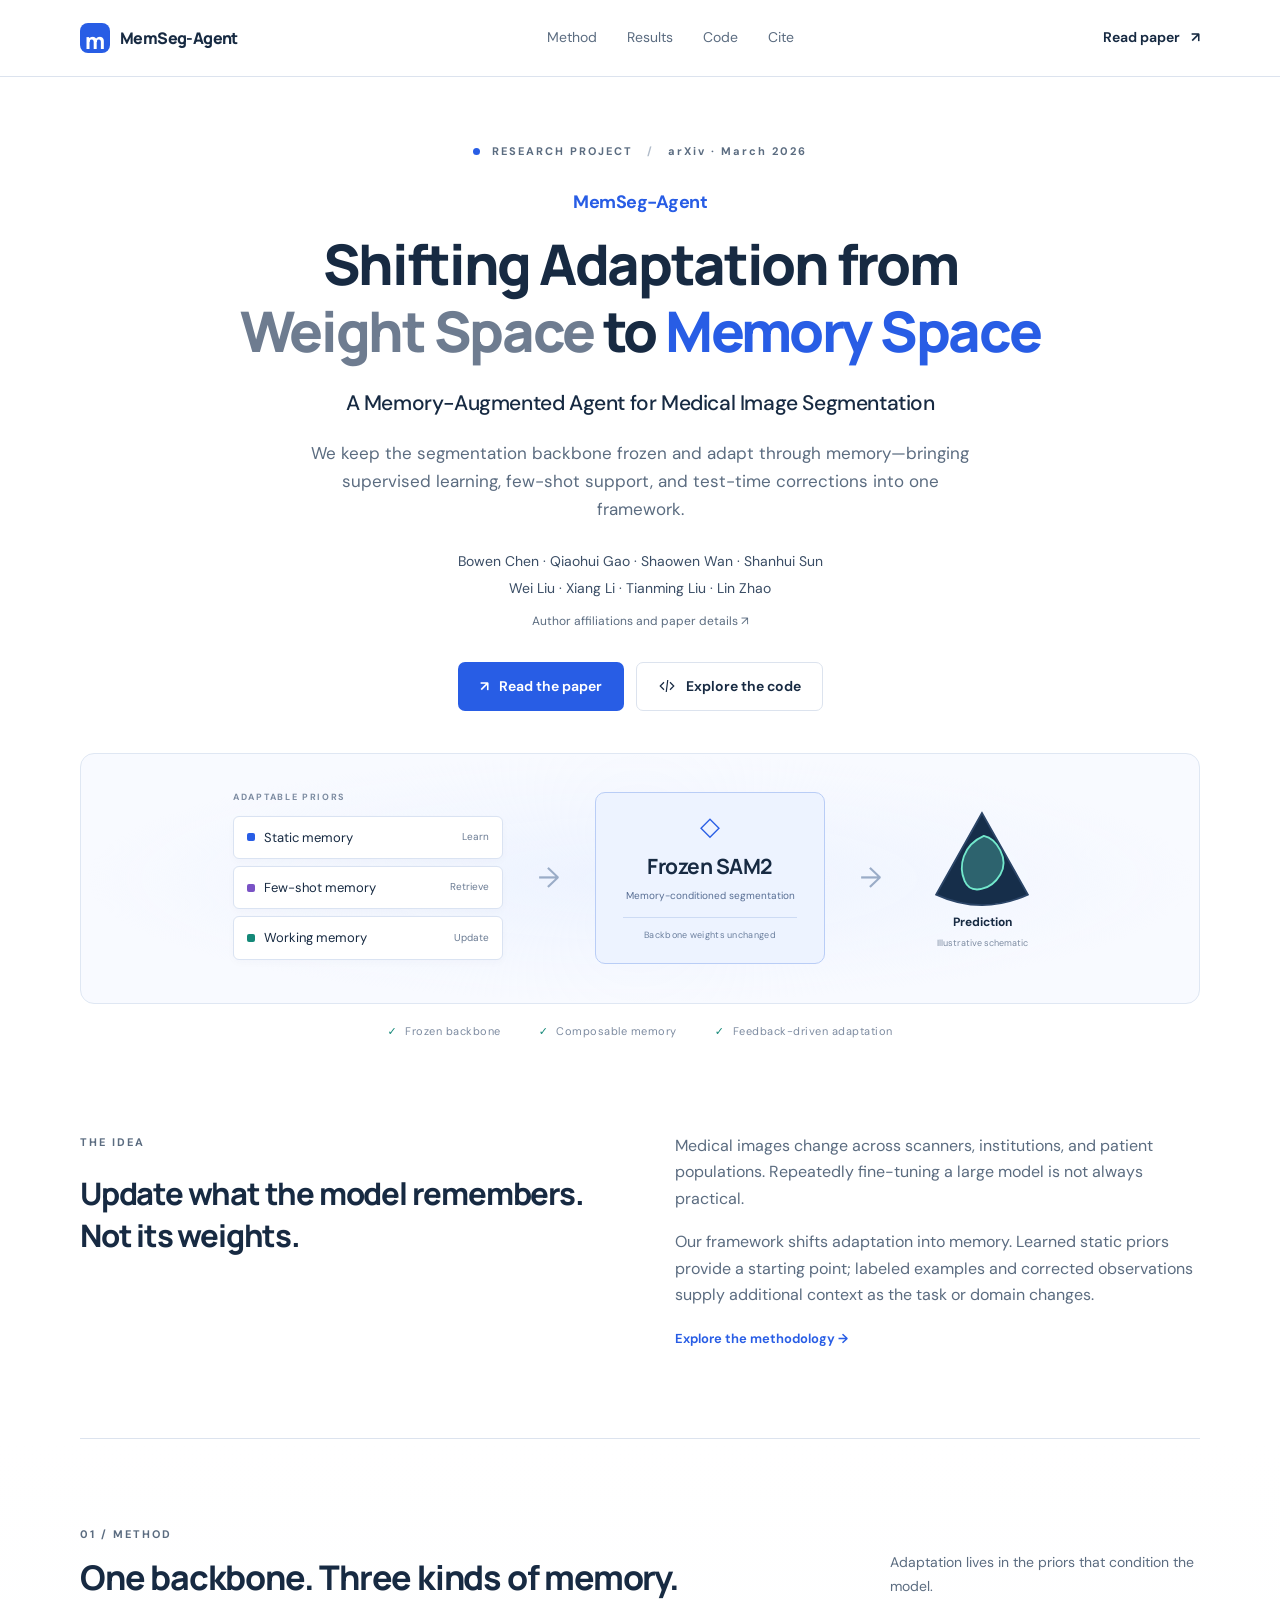
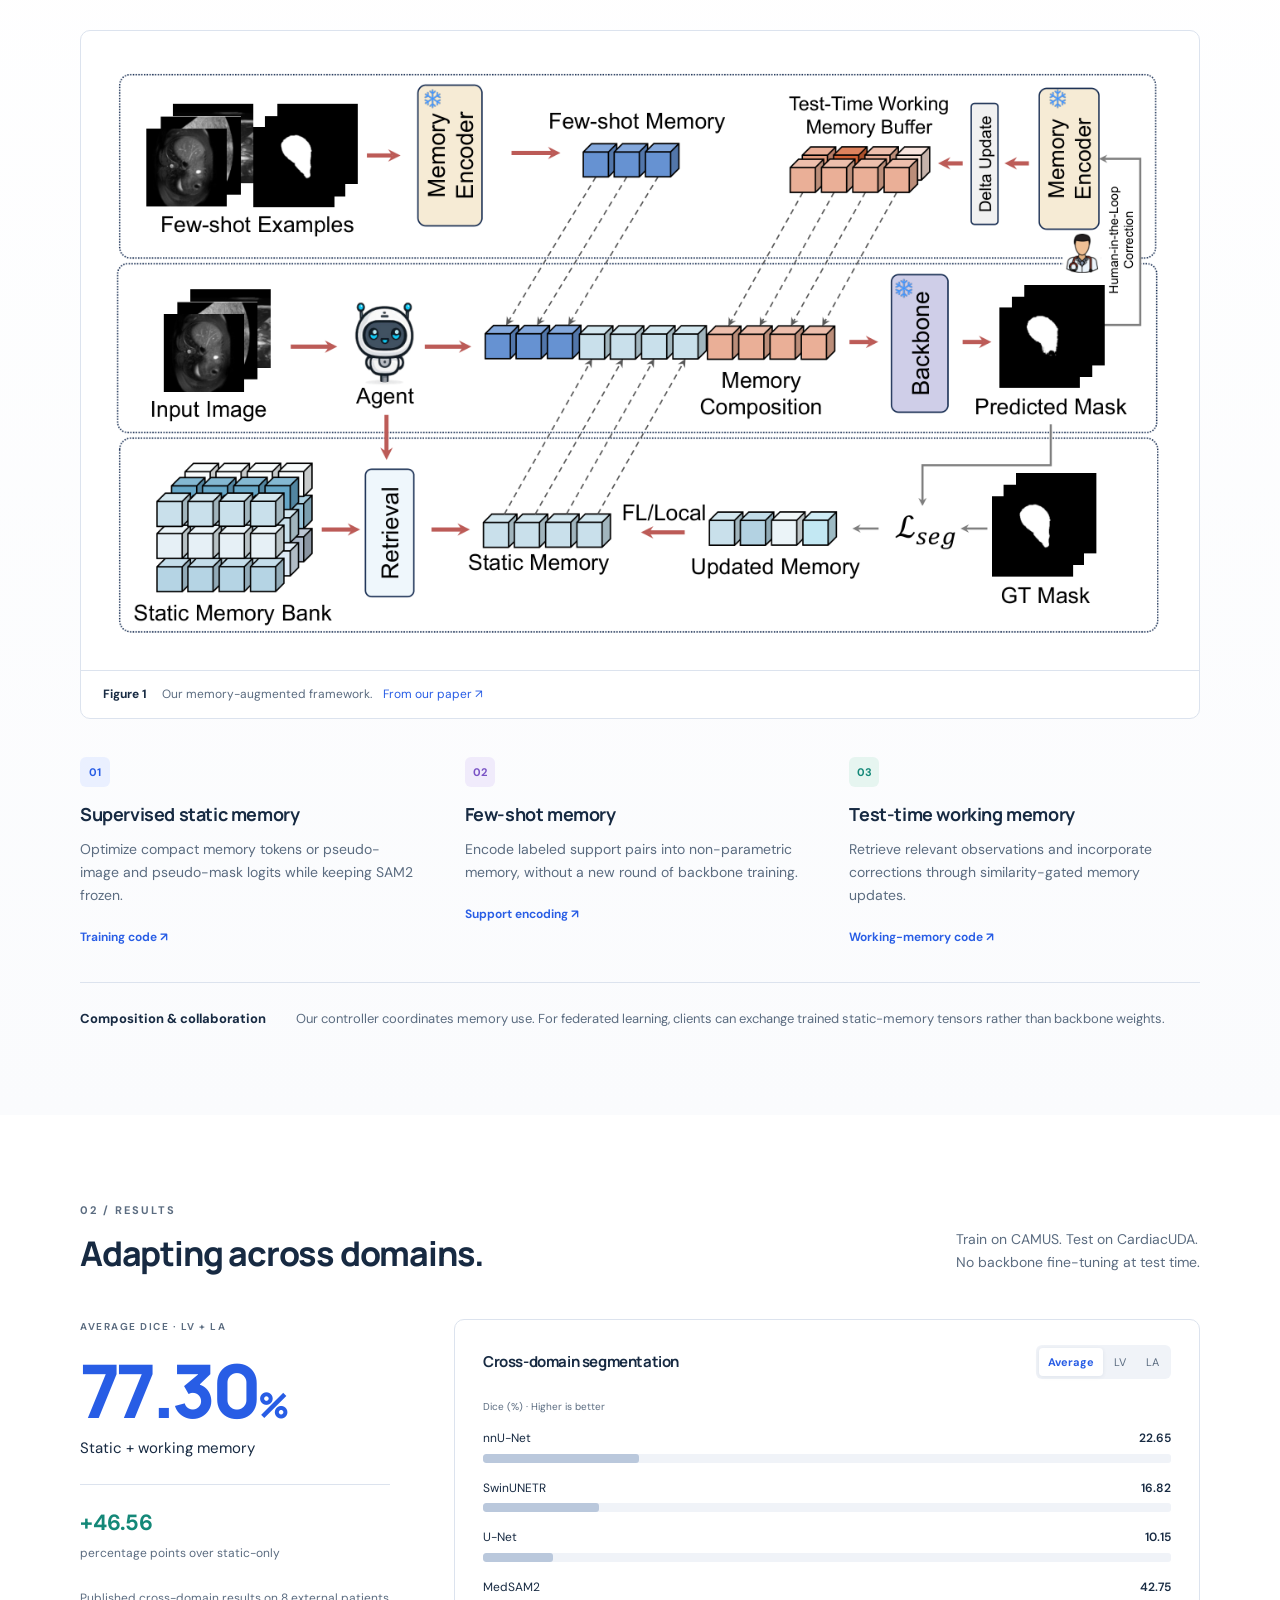
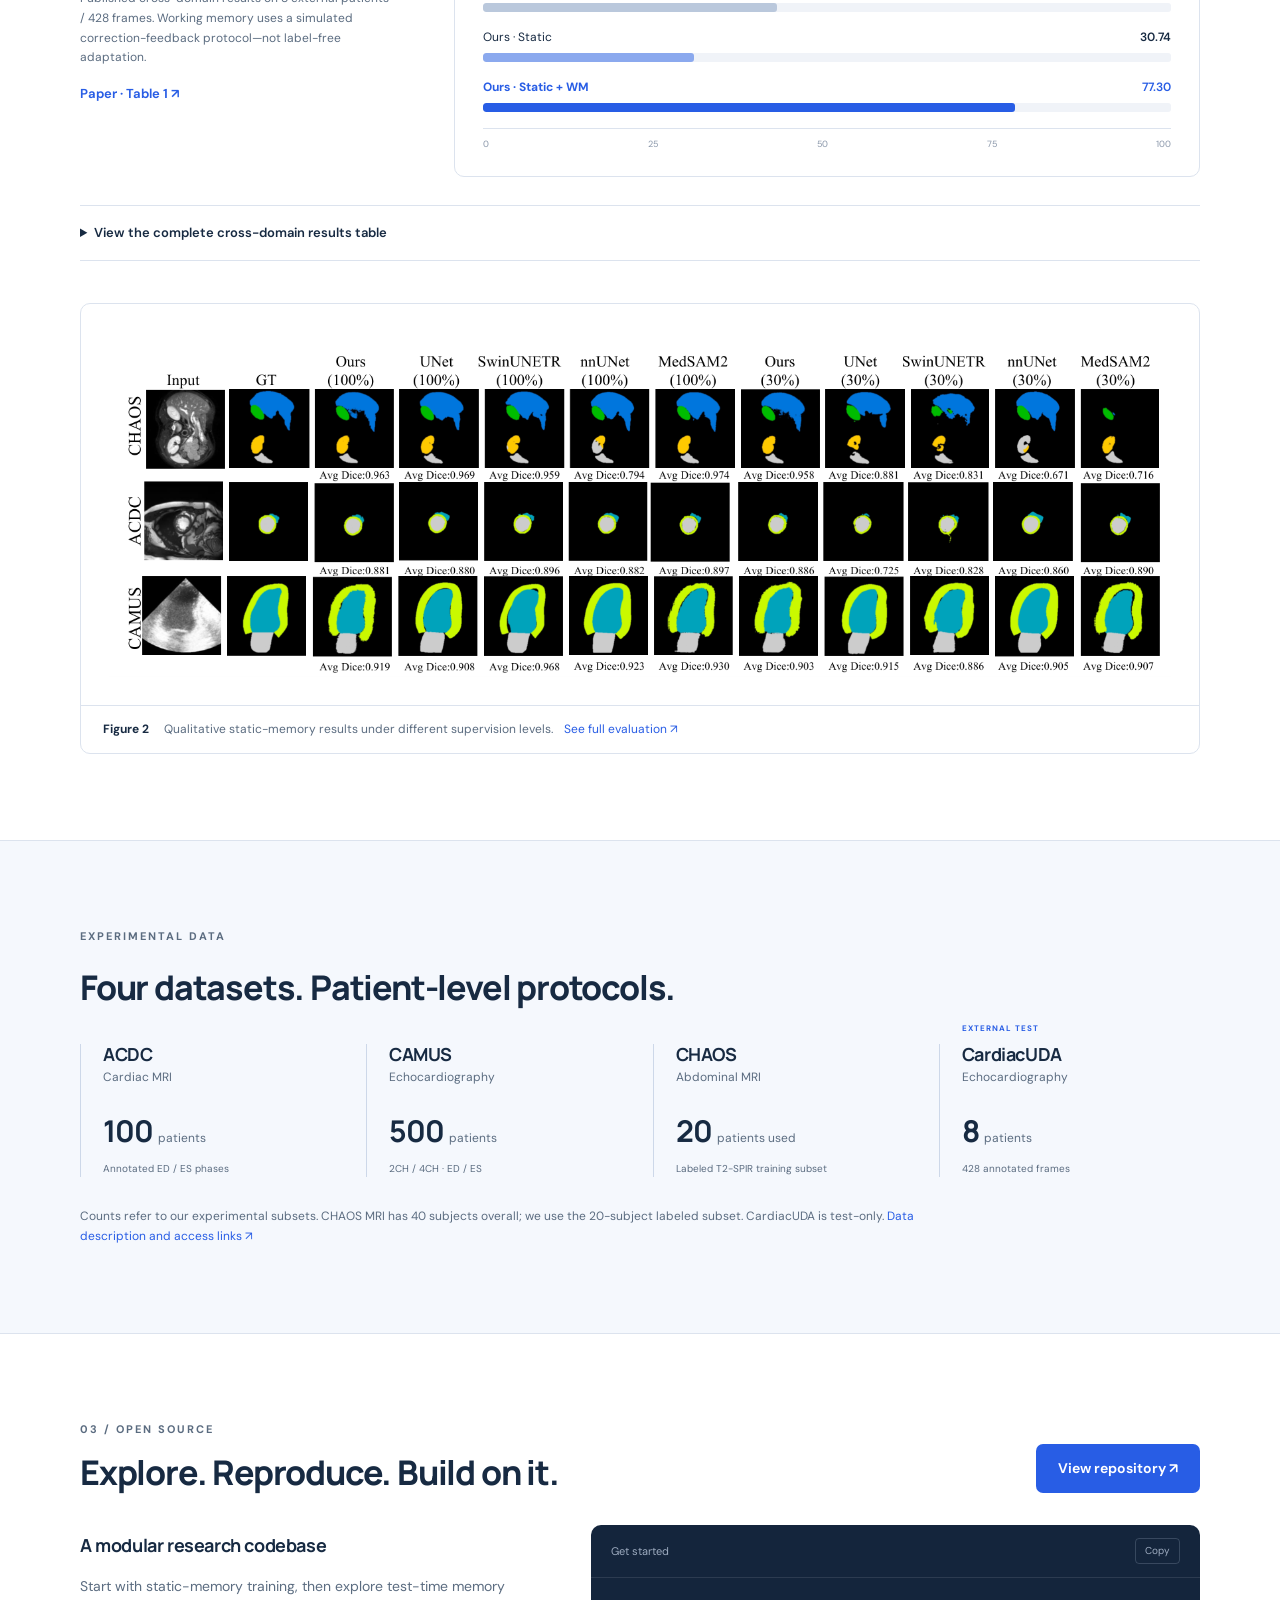
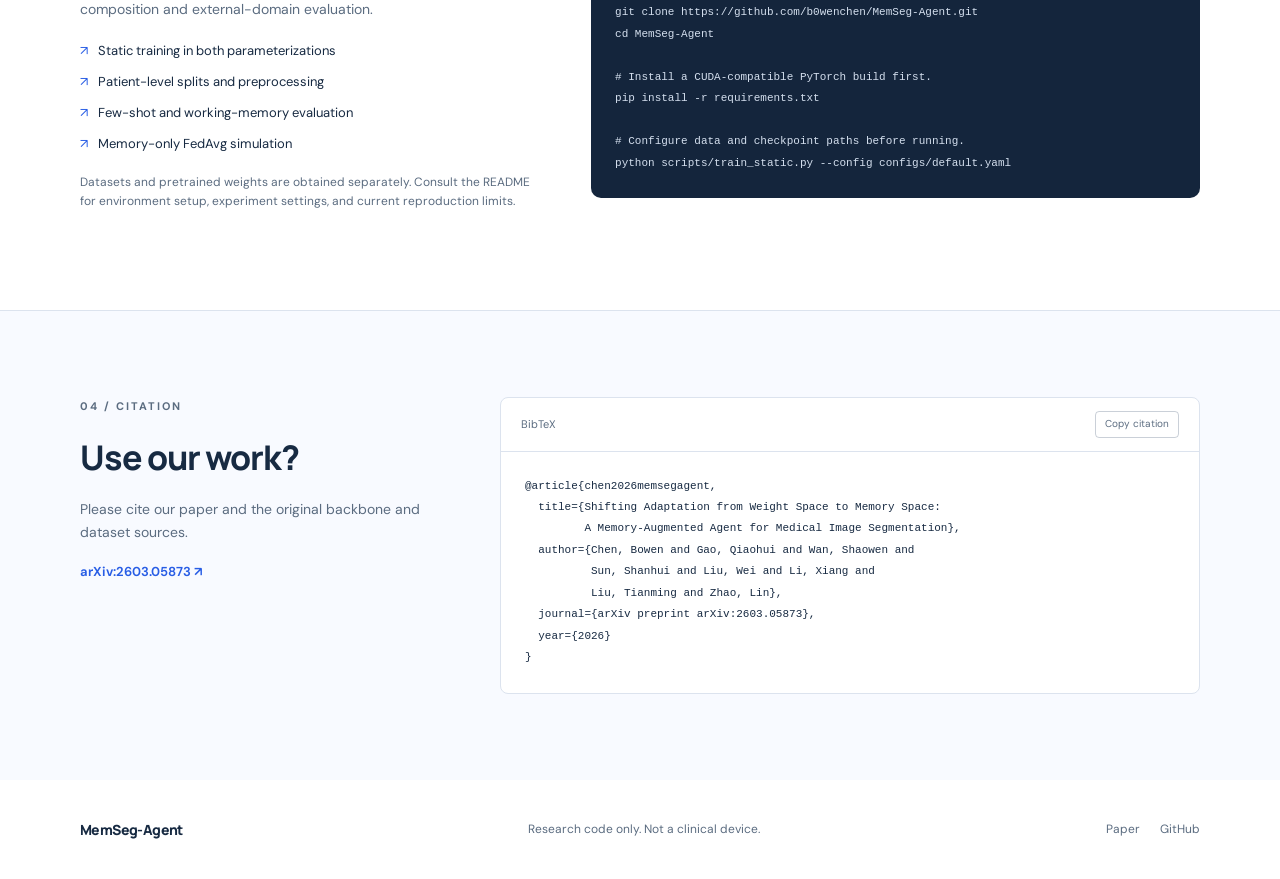
==== docs/index.html @ e4b29833 "Add academic project website with GitHub Pages deployment" ====
<!doctype html>
<html lang="en">
<head>
  <meta charset="utf-8">
  <meta name="viewport" content="width=device-width, initial-scale=1">
  <title>MemSeg-Agent | Adaptation in Memory Space</title>
  <meta name="description" content="MemSeg-Agent: a memory-augmented agent for medical image segmentation. Explore our paper, method, cross-domain results, and open-source code.">
  <meta name="theme-color" content="#f7f9fc">
  <meta property="og:title" content="MemSeg-Agent — Adaptation in Memory Space">
  <meta property="og:description" content="A frozen backbone. Adaptable memories. Medical image segmentation with static, few-shot, and test-time working memory.">
  <meta property="og:type" content="website">
  <meta property="og:url" content="https://b0wenchen.github.io/MemSeg-Agent/">
  <meta property="og:image" content="https://b0wenchen.github.io/MemSeg-Agent/assets/framework.png">
  <link rel="canonical" href="https://b0wenchen.github.io/MemSeg-Agent/">
  <link rel="icon" type="image/svg+xml" href="assets/favicon.svg">
  <link rel="stylesheet" href="style.css">
  <script src="app.js" defer></script>
</head>
<body>
  <a class="skip" href="#main">Skip to content</a>
  <header class="nav-wrap">
    <nav class="nav container" aria-label="Main navigation">
      <a class="wordmark" href="#"><span class="mark" aria-hidden="true">m</span> MemSeg-Agent</a>
      <div class="nav-links"><a href="#method">Method</a><a href="#results">Results</a><a href="#code">Code</a><a href="#citation">Cite</a></div>
      <a class="nav-paper" href="https://arxiv.org/abs/2603.05873">Read paper <span aria-hidden="true">↗</span></a>
    </nav>
  </header>
  <main id="main">
    <section class="hero container">
      <div class="eyebrow"><span class="status-dot"></span> RESEARCH PROJECT <span class="eyebrow-divider">/</span> arXiv · March 2026</div>
      <p class="project-name">MemSeg-Agent</p>
      <h1>Shifting Adaptation from<br><span class="muted-title">Weight Space</span> to <span class="accent">Memory Space</span></h1>
      <p class="subtitle">A Memory-Augmented Agent for Medical Image Segmentation</p>
      <p class="hero-description">We keep the segmentation backbone frozen and adapt through memory—bringing supervised learning, few-shot support, and test-time corrections into one framework.</p>
      <p class="authors">Bowen Chen · Qiaohui Gao · Shaowen Wan · Shanhui Sun<br>Wei Liu · Xiang Li · Tianming Liu · Lin Zhao</p>
      <a class="affiliations" href="https://arxiv.org/abs/2603.05873">Author affiliations and paper details <span aria-hidden="true">↗</span></a>
      <div class="actions"><a class="button primary" href="https://arxiv.org/abs/2603.05873"><span aria-hidden="true">↗</span> Read the paper</a><a class="button secondary" href="https://github.com/b0wenchen/MemSeg-Agent"><svg aria-hidden="true" viewBox="0 0 24 24"><path d="m8 7-5 5 5 5m8-10 5 5-5 5m-3-13-2 16"/></svg> Explore the code</a></div>
      <div class="hero-diagram" role="img" aria-label="Static, few-shot and working memory condition a frozen SAM2 backbone to produce segmentation predictions.">
        <div class="memory-stack"><span class="tiny-label">ADAPTABLE PRIORS</span><div class="memory-token static"><i></i>Static memory <small>Learn</small></div><div class="memory-token fewshot"><i></i>Few-shot memory <small>Retrieve</small></div><div class="memory-token working"><i></i>Working memory <small>Update</small></div></div>
        <span class="flow-arrow" aria-hidden="true">→</span><div class="backbone"><span class="lock" aria-hidden="true">◇</span><strong>Frozen SAM2</strong><span>Memory-conditioned segmentation</span><small>Backbone weights unchanged</small></div><span class="flow-arrow" aria-hidden="true">→</span><div class="output"><svg viewBox="0 0 120 110" aria-hidden="true"><path class="scan" d="M60 7 10 96 Q60 119 110 96Z"/><path class="organ" d="M62 32C39 42 34 65 41 81S70 91 80 74 76 35 62 32Z"/><path class="organ-line" d="M62 32C39 42 34 65 41 81S70 91 80 74 76 35 62 32Z"/></svg><strong>Prediction</strong><small>Illustrative schematic</small></div>
      </div>
      <div class="hero-foot"><span>Frozen backbone</span><span>Composable memory</span><span>Feedback-driven adaptation</span></div>
    </section>
    <section class="intro section container" id="overview">
      <div><p class="eyebrow">THE IDEA</p><h2>Update what the model remembers.<br>Not its weights.</h2></div>
      <div class="intro-copy"><p>Medical images change across scanners, institutions, and patient populations. Repeatedly fine-tuning a large model is not always practical.</p><p>Our framework shifts adaptation into memory. Learned static priors provide a starting point; labeled examples and corrected observations supply additional context as the task or domain changes.</p><a class="text-link" href="https://arxiv.org/html/2603.05873v1#S3">Explore the methodology <span aria-hidden="true">→</span></a></div>
    </section>
    <section class="section method-section" id="method">
      <div class="container"><div class="section-heading"><div><p class="eyebrow">01 / METHOD</p><h2>One backbone. Three kinds of memory.</h2></div><p>Adaptation lives in the priors that condition the model.</p></div>
        <figure class="paper-figure"><a href="assets/framework.png" aria-label="Open the full-resolution framework figure"><img src="assets/framework.png" alt="MemSeg-Agent framework from the paper: static, few-shot and test-time working memories compose around a frozen segmentation backbone." width="1600" loading="lazy"></a><figcaption><span>Figure 1</span> Our memory-augmented framework. <a href="https://arxiv.org/html/2603.05873v1#S3">From our paper ↗</a></figcaption></figure>
        <div class="module-grid"><article><span class="module-number blue">01</span><h3>Supervised static memory</h3><p>Optimize compact memory tokens or pseudo-image and pseudo-mask logits while keeping SAM2 frozen.</p><a href="https://github.com/b0wenchen/MemSeg-Agent/blob/main/scripts/train_static.py">Training code ↗</a></article><article><span class="module-number violet">02</span><h3>Few-shot memory</h3><p>Encode labeled support pairs into non-parametric memory, without a new round of backbone training.</p><a href="https://github.com/b0wenchen/MemSeg-Agent/blob/main/src/memseg_agent/fewshot.py">Support encoding ↗</a></article><article><span class="module-number teal">03</span><h3>Test-time working memory</h3><p>Retrieve relevant observations and incorporate corrections through similarity-gated memory updates.</p><a href="https://github.com/b0wenchen/MemSeg-Agent/blob/main/src/memseg_agent/working_memory.py">Working-memory code ↗</a></article></div>
        <div class="method-note"><strong>Composition &amp; collaboration</strong><p>Our controller coordinates memory use. For federated learning, clients can exchange trained static-memory tensors rather than backbone weights.</p></div>
      </div>
    </section>
    <section class="section container" id="results">
      <div class="section-heading"><div><p class="eyebrow">02 / RESULTS</p><h2>Adapting across domains.</h2></div><p>Train on CAMUS. Test on CardiacUDA.<br>No backbone fine-tuning at test time.</p></div>
      <div class="results-layout"><div class="result-summary"><div class="stat-label">AVERAGE DICE · LV + LA</div><div class="big-stat">77.30<span>%</span></div><p class="stat-caption">Static + working memory</p><div class="gain">+46.56 <span>percentage points over static-only</span></div><p class="protocol-note">Published cross-domain results on 8 external patients / 428 frames. Working memory uses a simulated correction-feedback protocol—not label-free adaptation.</p><a class="text-link" href="https://arxiv.org/html/2603.05873v1#S4.T1">Paper · Table 1 ↗</a></div>
      <div class="chart-panel"><div class="chart-header"><h3>Cross-domain segmentation</h3><div class="metric-tabs" role="group" aria-label="Select Dice metric"><button class="selected" data-metric="avg" aria-pressed="true">Average</button><button data-metric="lv" aria-pressed="false">LV</button><button data-metric="la" aria-pressed="false">LA</button></div></div><p class="chart-axis">Dice (%) · Higher is better</p><div id="bars" aria-live="polite"></div><div class="chart-scale" aria-hidden="true"><span>0</span><span>25</span><span>50</span><span>75</span><span>100</span></div><noscript><p>Average Dice: nnU-Net 22.65%, SwinUNETR 16.82%, U-Net 10.15%, MedSAM2 42.75%, Ours (Static) 30.74%, Ours (Static + WM) 77.30%.</p></noscript></div></div>
      <details class="results-table"><summary>View the complete cross-domain results table</summary><div class="table-scroll"><table><caption>Dice (%) from Table 1 of our paper.</caption><thead><tr><th scope="col">Method</th><th scope="col">LV</th><th scope="col">LA</th><th scope="col">Average</th></tr></thead><tbody><tr><th scope="row">nnU-Net</th><td>14.65</td><td>30.64</td><td>22.65</td></tr><tr><th scope="row">SwinUNETR</th><td>33.57</td><td>0.07</td><td>16.82</td></tr><tr><th scope="row">U-Net</th><td>20.30</td><td>0.03</td><td>10.15</td></tr><tr><th scope="row">MedSAM2</th><td>47.26</td><td>38.31</td><td>42.75</td></tr><tr><th scope="row">Ours (Static)</th><td>39.75</td><td>21.72</td><td>30.74</td></tr><tr class="ours"><th scope="row">Ours (Static + WM)</th><td>81.53</td><td>73.07</td><td>77.30</td></tr></tbody></table></div></details>
      <figure class="paper-figure qualitative"><a href="assets/qualitative.png" aria-label="Open full-resolution qualitative results"><img src="assets/qualitative.png" alt="Published qualitative comparisons on CHAOS, ACDC and CAMUS under 100% and 30% supervision; method labels and Dice scores are included in the figure." loading="lazy" width="1600"></a><figcaption><span>Figure 2</span> Qualitative static-memory results under different supervision levels. <a href="https://arxiv.org/html/2603.05873v1#S4">See full evaluation ↗</a></figcaption></figure>
    </section>
    <section class="data-section section"><div class="container"><p class="eyebrow">EXPERIMENTAL DATA</p><h2>Four datasets. Patient-level protocols.</h2><div class="dataset-grid"><div><h3>ACDC</h3><p>Cardiac MRI</p><strong>100 <span>patients</span></strong><small>Annotated ED / ES phases</small></div><div><h3>CAMUS</h3><p>Echocardiography</p><strong>500 <span>patients</span></strong><small>2CH / 4CH · ED / ES</small></div><div><h3>CHAOS</h3><p>Abdominal MRI</p><strong>20 <span>patients used</span></strong><small>Labeled T2-SPIR training subset</small></div><div><span class="external-tag">EXTERNAL TEST</span><h3>CardiacUDA</h3><p>Echocardiography</p><strong>8 <span>patients</span></strong><small>428 annotated frames</small></div></div><p class="data-note">Counts refer to our experimental subsets. CHAOS MRI has 40 subjects overall; we use the 20-subject labeled subset. CardiacUDA is test-only. <a href="https://github.com/b0wenchen/MemSeg-Agent#data-description">Data description and access links ↗</a></p></div></section>
    <section class="section container" id="code"><div class="section-heading"><div><p class="eyebrow">03 / OPEN SOURCE</p><h2>Explore. Reproduce. Build on it.</h2></div><a class="button primary" href="https://github.com/b0wenchen/MemSeg-Agent">View repository ↗</a></div><div class="code-layout"><div><h3>A modular research codebase</h3><p>Start with static-memory training, then explore test-time memory composition and external-domain evaluation.</p><ul class="check-list"><li>Static training in both parameterizations</li><li>Patient-level splits and preprocessing</li><li>Few-shot and working-memory evaluation</li><li>Memory-only FedAvg simulation</li></ul><p class="small-note">Datasets and pretrained weights are obtained separately. Consult the README for environment setup, experiment settings, and current reproduction limits.</p></div><div class="terminal"><div class="terminal-top"><span>Get started</span><button class="copy-button" data-copy="install-code">Copy</button></div><pre><code id="install-code">git clone https://github.com/b0wenchen/MemSeg-Agent.git
cd MemSeg-Agent

# Install a CUDA-compatible PyTorch build first.
pip install -r requirements.txt

# Configure data and checkpoint paths before running.
python scripts/train_static.py --config configs/default.yaml</code></pre></div></div></section>
    <section class="citation-section section" id="citation"><div class="container citation-layout"><div><p class="eyebrow">04 / CITATION</p><h2>Use our work?</h2><p>Please cite our paper and the original backbone and dataset sources.</p><a class="text-link" href="https://arxiv.org/abs/2603.05873">arXiv:2603.05873 ↗</a></div><div class="citation-box"><div class="terminal-top"><span>BibTeX</span><button class="copy-button" data-copy="bibtex">Copy citation</button></div><pre><code id="bibtex">@article{chen2026memsegagent,
  title={Shifting Adaptation from Weight Space to Memory Space:
         A Memory-Augmented Agent for Medical Image Segmentation},
  author={Chen, Bowen and Gao, Qiaohui and Wan, Shaowen and
          Sun, Shanhui and Liu, Wei and Li, Xiang and
          Liu, Tianming and Zhao, Lin},
  journal={arXiv preprint arXiv:2603.05873},
  year={2026}
}</code></pre></div></div></section>
  </main>
  <footer class="container"><a class="wordmark" href="#">MemSeg-Agent</a><p>Research code only. Not a clinical device.</p><div><a href="https://arxiv.org/abs/2603.05873">Paper</a><a href="https://github.com/b0wenchen/MemSeg-Agent">GitHub</a></div></footer>
  <div id="copy-status" class="sr-only" role="status"></div>
</body>
</html>
---- docs/style.css ----
@import url('https://fonts.googleapis.com/css2?family=DM+Sans:wght@400;450;500;550;600;650;700&family=Manrope:wght@400;500;600;650;700;750;800&display=swap');
:root{--ink:#172a42;--muted:#5b6c80;--blue:#285de5;--line:#dce3ee;--light:#f5f8fd;--teal:#148878;--violet:#7952c5}*{box-sizing:border-box}html{scroll-behavior:smooth;scroll-padding-top:90px}body{margin:0;color:var(--ink);font-family:'DM Sans',system-ui,sans-serif;font-size:16px;line-height:1.65;background:#fff}a{color:inherit;text-decoration:none}a:hover{color:var(--blue)}button{font:inherit;cursor:pointer}button:focus-visible,a:focus-visible,summary:focus-visible{outline:3px solid #2b66ed;outline-offset:5px}img{display:block;max-width:100%;height:auto}.container{width:min(1120px,calc(100% - 64px));margin-inline:auto}.nav-wrap{position:sticky;top:0;z-index:10;background:rgba(255,255,255,.95);border-bottom:1px solid var(--line);backdrop-filter:blur(15px)}.nav{height:76px;display:flex;align-items:center;justify-content:space-between}.wordmark{font-family:Manrope,system-ui,sans-serif;font-weight:800;letter-spacing:-.6px;display:flex;align-items:center;gap:10px}.mark{display:grid;place-items:center;width:30px;height:30px;background:var(--blue);color:white;border-radius:8px;font-size:22px}.nav-links{display:flex;gap:30px;font-size:14px;color:var(--muted)}.nav-paper{font-size:14px;font-weight:650}.nav-paper span{margin-left:8px}.hero{text-align:center;padding-top:65px;padding-bottom:0}.eyebrow{font-size:11px;letter-spacing:2px;font-weight:700;color:var(--muted);margin:0 0 22px}.hero .eyebrow{display:flex;gap:12px;align-items:center;justify-content:center}.status-dot{background:var(--blue);width:7px;height:7px;border-radius:50%}.eyebrow-divider{color:#b0bbc9;margin:0 2px}.project-name{font-size:18px;font-weight:700;letter-spacing:-.5px;color:var(--blue);margin:28px 0 12px}h1,h2,h3{font-family:Manrope,system-ui,sans-serif;line-height:1.2}h1{font-size:clamp(34px,4.4vw,56px);letter-spacing:-2.3px;font-weight:800;margin:0 auto 22px}.muted-title{color:#6e7c90}.accent{color:var(--blue)}.subtitle{font-size:21px;letter-spacing:-.4px;margin:0 0 18px;font-weight:500}.hero-description{max-width:685px;margin:0 auto 25px;color:var(--muted);font-size:17px}.authors{font-size:14px;line-height:1.9;margin:0 0 6px;color:#3a4d65}.affiliations{font-size:12px;color:var(--muted)}.actions{display:flex;gap:12px;justify-content:center;margin:28px 0 42px}.button{display:inline-flex;align-items:center;justify-content:center;gap:10px;padding:12px 21px;border:1px solid transparent;border-radius:7px;font-size:14px;font-weight:650;transition:background .15s,transform .15s}.button:hover{transform:translateY(-2px)}.primary{background:var(--blue);color:white}.primary:hover{background:#1648c7;color:white}.secondary{border-color:var(--line);background:white}.button svg{width:18px;height:18px;fill:none;stroke:currentColor;stroke-width:1.6}.hero-diagram{display:flex;justify-content:center;align-items:center;gap:35px;padding:36px 45px;background:radial-gradient(ellipse at 50% 50%,#edf3ff,transparent 70%),#f8faff;border:1px solid #dfe7f3;border-radius:14px;text-align:left}.tiny-label{font-size:9px;font-weight:700;letter-spacing:1.7px;color:#7c8ba1;display:block;margin-bottom:11px}.memory-stack{width:270px}.memory-token{font-size:13px;background:white;box-shadow:0 3px 9px #23375b06;border:1px solid #dae3f2;border-radius:6px;display:flex;align-items:center;padding:10px 13px;margin:7px 0;gap:9px}.memory-token i{width:8px;height:8px;background:var(--blue);border-radius:2px}.memory-token small{margin-left:auto;font-size:10px;color:#6a7b93}.fewshot i{background:var(--violet)}.working i{background:var(--teal)}.flow-arrow{font-size:28px;color:#9aacc7}.backbone{display:flex;align-items:center;flex-direction:column;border:1px solid #b9cdf6;background:#edf3ff;padding:20px 27px;border-radius:10px;text-align:center;min-width:230px}.lock{font-size:26px;color:var(--blue);line-height:1;margin-bottom:10px}.backbone strong{font-family:Manrope,sans-serif;font-size:21px;letter-spacing:-.5px}.backbone>span:not(.lock){font-size:10px;color:#576d93;margin-top:4px}.backbone small{font-size:9px;letter-spacing:.3px;border-top:1px solid #cddbf4;width:100%;padding-top:10px;margin-top:13px;color:#6b7f9e}.output{width:130px;display:flex;flex-direction:column;align-items:center;white-space:nowrap}.output svg{width:110px;height:102px}.scan{fill:#162e4a;stroke:#2b4567;stroke-width:2}.organ{fill:#63ddc04d}.organ-line{fill:none;stroke:#72e8cc;stroke-width:2}.output strong{font-size:12px;margin-top:5px}.output small{font-size:9px;color:#7c8ba1;margin-top:3px}.hero-foot{display:flex;justify-content:center;gap:38px;padding:18px;color:#7d8ba0;font-size:11px;letter-spacing:.5px}.hero-foot span:before{content:'✓';margin-right:8px;color:var(--teal)}.section{padding-block:86px}h2{font-size:34px;letter-spacing:-1.2px;margin:0 0 20px;font-weight:750}h3{font-size:18px;letter-spacing:-.4px}.intro{display:grid;grid-template-columns:1fr 1fr;gap:70px;align-items:start;border-bottom:1px solid var(--line);padding-top:75px}.intro h2{font-size:31px;line-height:1.35}.intro-copy p{color:var(--muted);margin:0 0 17px}.text-link{color:var(--blue);font-size:13px;font-weight:650}.section-heading{display:flex;align-items:end;justify-content:space-between;gap:30px;margin-bottom:32px}.section-heading .eyebrow{margin-bottom:14px}.section-heading h2{margin-bottom:0}.section-heading>p{color:var(--muted);font-size:14px;max-width:310px;margin:0}.method-section{background:linear-gradient(#fff,#fafbfd)}.paper-figure{margin:0;border:1px solid var(--line);border-radius:10px;overflow:hidden;background:#fff}.paper-figure>a{display:block;padding:28px}.paper-figure img{width:100%}figcaption{border-top:1px solid var(--line);padding:14px 22px;font-size:12px;color:var(--muted);line-height:1.6}figcaption span{font-weight:700;color:var(--ink);margin-right:12px}figcaption a{color:var(--blue);margin-left:8px}.module-grid{display:grid;grid-template-columns:repeat(3,1fr);gap:34px;margin-top:38px}.module-grid article{padding-right:12px}.module-number{display:inline-grid;place-items:center;width:30px;height:30px;font-size:11px;border-radius:6px;font-weight:700}.blue{color:var(--blue);background:#eaf0ff}.violet{color:var(--violet);background:#f0ebfb}.teal{color:var(--teal);background:#e6f5f0}.module-grid h3{margin:17px 0 12px}.module-grid p{font-size:14px;color:var(--muted);margin:0 0 16px}.module-grid a{font-size:12px;font-weight:650;color:var(--blue)}.method-note{display:flex;align-items:center;gap:30px;border-top:1px solid var(--line);padding-top:25px;margin-top:32px;font-size:13px}.method-note strong{white-space:nowrap}.method-note p{color:var(--muted);margin:0}.results-layout{display:grid;grid-template-columns:310px 1fr;gap:64px;margin-top:45px}.stat-label{font-size:10px;letter-spacing:1.5px;color:var(--muted);font-weight:650}.big-stat{font-family:Manrope,sans-serif;font-weight:800;font-size:74px;letter-spacing:-4px;color:var(--blue);line-height:1.25;margin-top:8px}.big-stat span{font-size:35px;letter-spacing:-1px}.stat-caption{font-size:15px;margin:0 0 23px}.gain{font-size:22px;color:var(--teal);font-weight:700;border-top:1px solid var(--line);padding-top:20px}.gain span{font-size:12px;display:block;font-weight:400;margin-top:3px;color:var(--muted)}.protocol-note{font-size:12px;color:var(--muted);margin:25px 0 12px}.chart-panel{border:1px solid var(--line);border-radius:10px;padding:25px 28px}.chart-header{display:flex;align-items:center;justify-content:space-between;gap:10px}.chart-header h3{font-size:15px;margin:0}.metric-tabs{display:flex;background:#f0f3f8;padding:3px;border-radius:6px;gap:2px}.metric-tabs button{border:0;background:transparent;padding:5px 9px;border-radius:4px;font-size:11px;color:var(--muted)}.metric-tabs .selected{background:#fff;box-shadow:0 1px 4px #18315a14;color:var(--blue);font-weight:700}.chart-axis{font-size:10px;color:var(--muted);margin:20px 0 13px}.bar-row{margin-bottom:16px}.bar-label{display:flex;justify-content:space-between;font-size:12px;margin-bottom:5px}.bar-label strong{font-variant-numeric:tabular-nums;font-weight:600}.bar-track{height:9px;background:#f0f3f8;border-radius:3px;overflow:hidden}.bar{height:100%;background:#bac8dc;transition:width .35s ease;border-radius:3px}.bar-row.static-row .bar{background:#8ba9ee}.bar-row.ours-row .bar{background:var(--blue)}.ours-row .bar-label{color:var(--blue);font-weight:700}.chart-scale{display:flex;justify-content:space-between;font-size:9px;color:#8a97aa;border-top:1px solid var(--line);padding-top:8px}.results-table{margin-top:28px;border-top:1px solid var(--line);border-bottom:1px solid var(--line);padding:16px 0;font-size:13px}.results-table summary{cursor:pointer;font-weight:600}.table-scroll{overflow-x:auto}table{border-collapse:collapse;width:100%;font-size:13px;margin-top:14px}caption{text-align:left;font-size:11px;color:var(--muted);padding:8px 0}td,th{padding:11px;text-align:right;border-bottom:1px solid #edf0f5;font-variant-numeric:tabular-nums}th:first-child{text-align:left}.ours{color:var(--blue);background:#f0f5ff}.qualitative{margin-top:42px}.data-section{background:var(--light);border-block:1px solid var(--line)}.dataset-grid{display:grid;grid-template-columns:repeat(4,1fr);margin-top:36px;gap:25px}.dataset-grid>div{position:relative;border-left:1px solid #cdd8e9;padding-left:22px}.dataset-grid h3{margin:0 0 2px}.dataset-grid p{font-size:12px;color:var(--muted);margin:0 0 19px}.dataset-grid strong{font-family:Manrope,sans-serif;font-size:30px;letter-spacing:-1px;display:block}.dataset-grid strong span{font-family:'DM Sans',sans-serif;font-size:12px;font-weight:400;letter-spacing:0;color:var(--muted)}.dataset-grid small{display:block;color:var(--muted);font-size:10px;margin-top:5px}.external-tag{position:absolute;top:-22px;left:22px;font-size:8px;letter-spacing:1px;color:var(--blue);font-weight:700}.data-note{font-size:12px;color:var(--muted);margin:30px 0 0;max-width:870px}.data-note a{color:var(--blue)}.code-layout{display:grid;grid-template-columns:1fr 1.35fr;gap:60px}.code-layout h3{margin-top:10px}.code-layout p{font-size:14px;color:var(--muted)}.check-list{list-style:none;padding:0;font-size:13px;line-height:2.4}.check-list li:before{content:'↗';color:var(--blue);margin-right:10px}.code-layout .small-note{font-size:12px}.terminal{background:#14253c;border-radius:10px;overflow:hidden;color:#d4dfee;align-self:start}.terminal-top{display:flex;justify-content:space-between;align-items:center;padding:13px 20px;border-bottom:1px solid #ffffff1a;font-size:11px;color:#9eacc0}.copy-button{background:transparent;border:1px solid #73829860;border-radius:4px;padding:4px 9px;font-size:10px;color:inherit}.copy-button:hover{background:#ffffff15}.terminal pre,.citation-box pre{margin:0;padding:24px;overflow-x:auto;font-size:11px;line-height:1.95;tab-size:2}.citation-section{background:#f8faff;border-top:1px solid var(--line)}.citation-layout{display:grid;grid-template-columns:1fr 2fr;gap:70px}.citation-layout p:not(.eyebrow){font-size:14px;color:var(--muted)}.citation-box{border:1px solid var(--line);border-radius:8px;background:#fff;overflow:hidden}.citation-box .terminal-top{border-bottom:1px solid var(--line);color:var(--muted)}.citation-box .copy-button:hover{background:var(--light)}footer{display:flex;justify-content:space-between;align-items:center;padding-block:28px;font-size:12px;color:var(--muted)}footer .wordmark{font-size:14px;color:var(--ink)}footer div{display:flex;gap:20px}.skip{position:absolute;left:20px;top:-100px;background:white;z-index:50;padding:10px}.skip:focus{top:10px}.sr-only{position:absolute;width:1px;height:1px;padding:0;margin:-1px;overflow:hidden;clip:rect(0,0,0,0);white-space:nowrap;border:0}
@media(min-width:1400px){.hero{padding-top:80px}}@media(max-width:900px){.hero-diagram{gap:18px;padding:28px 20px}.memory-stack{width:230px}.backbone{min-width:190px;padding:18px}.backbone strong{font-size:19px}.output{width:90px}.results-layout{grid-template-columns:250px 1fr;gap:30px}.chart-header{align-items:start;flex-direction:column}.intro{gap:35px}.code-layout{gap:30px}.citation-layout{gap:30px;grid-template-columns:1fr 1.7fr}.nav-links{gap:18px}h1{letter-spacing:-1.4px}h2{font-size:29px}.module-grid{gap:22px}}@media(max-width:650px){.container{width:calc(100% - 36px)}.nav{height:64px}.nav-links{display:none}.nav-paper{font-size:12px}.hero{padding-top:38px}.hero .eyebrow{font-size:9px;letter-spacing:1px;gap:8px}.project-name{margin-top:22px}h1{font-size:35px;letter-spacing:-1.5px}h1 br{display:none}.subtitle{font-size:17px}.hero-description{font-size:15px}.authors{font-size:12px}.actions{gap:9px;margin-bottom:30px}.button{font-size:12px;padding:11px 15px}.hero-diagram{gap:12px;flex-wrap:wrap;padding:24px 18px}.memory-stack{width:100%}.memory-token{padding:9px 12px}.hero-diagram>.flow-arrow:first-of-type{display:none}.backbone{min-width:0;flex:1}.output{width:80px}.output svg{width:80px;height:80px}.hero-diagram>.flow-arrow{font-size:22px}.hero-foot{gap:10px;font-size:8px;padding:14px 0}.hero-foot span:before{margin-right:3px}.section{padding-block:54px}.intro{grid-template-columns:1fr;gap:12px}.intro h2{font-size:27px}.section-heading{display:block;margin-bottom:25px}.section-heading>p{margin-top:16px;max-width:100%}.section-heading>.button{margin-top:18px}.module-grid{grid-template-columns:1fr;gap:25px}.module-grid article{position:relative;padding-left:45px}.module-number{position:absolute;left:0;top:12px}.module-grid h3{margin-top:12px}.module-grid p{margin-bottom:8px}.method-note{display:block}.method-note p{margin-top:10px}.paper-figure>a{padding:12px}figcaption{font-size:10px;padding:12px}.results-layout{grid-template-columns:1fr;gap:25px;margin-top:28px}.big-stat{font-size:65px}.result-summary{max-width:100%}.gain{padding-top:14px}.protocol-note{margin-top:16px}.chart-panel{padding:20px}.chart-header{flex-direction:row;align-items:center}.chart-header h3{font-size:13px}.metric-tabs button{padding:5px 7px}.dataset-grid{grid-template-columns:1fr 1fr;row-gap:40px}.dataset-grid>div{padding-left:14px}.external-tag{left:14px}.dataset-grid strong{font-size:27px}.dataset-grid small{font-size:9px}.code-layout,.citation-layout{grid-template-columns:1fr;gap:20px}.terminal pre,.citation-box pre{font-size:10px;padding:18px}footer{flex-wrap:wrap;gap:12px}footer p{order:3;flex-basis:100%;margin:0;font-size:10px}h2{font-size:28px}}
@media(prefers-reduced-motion:reduce){html{scroll-behavior:auto}*,*::before,*::after{transition:none!important}}
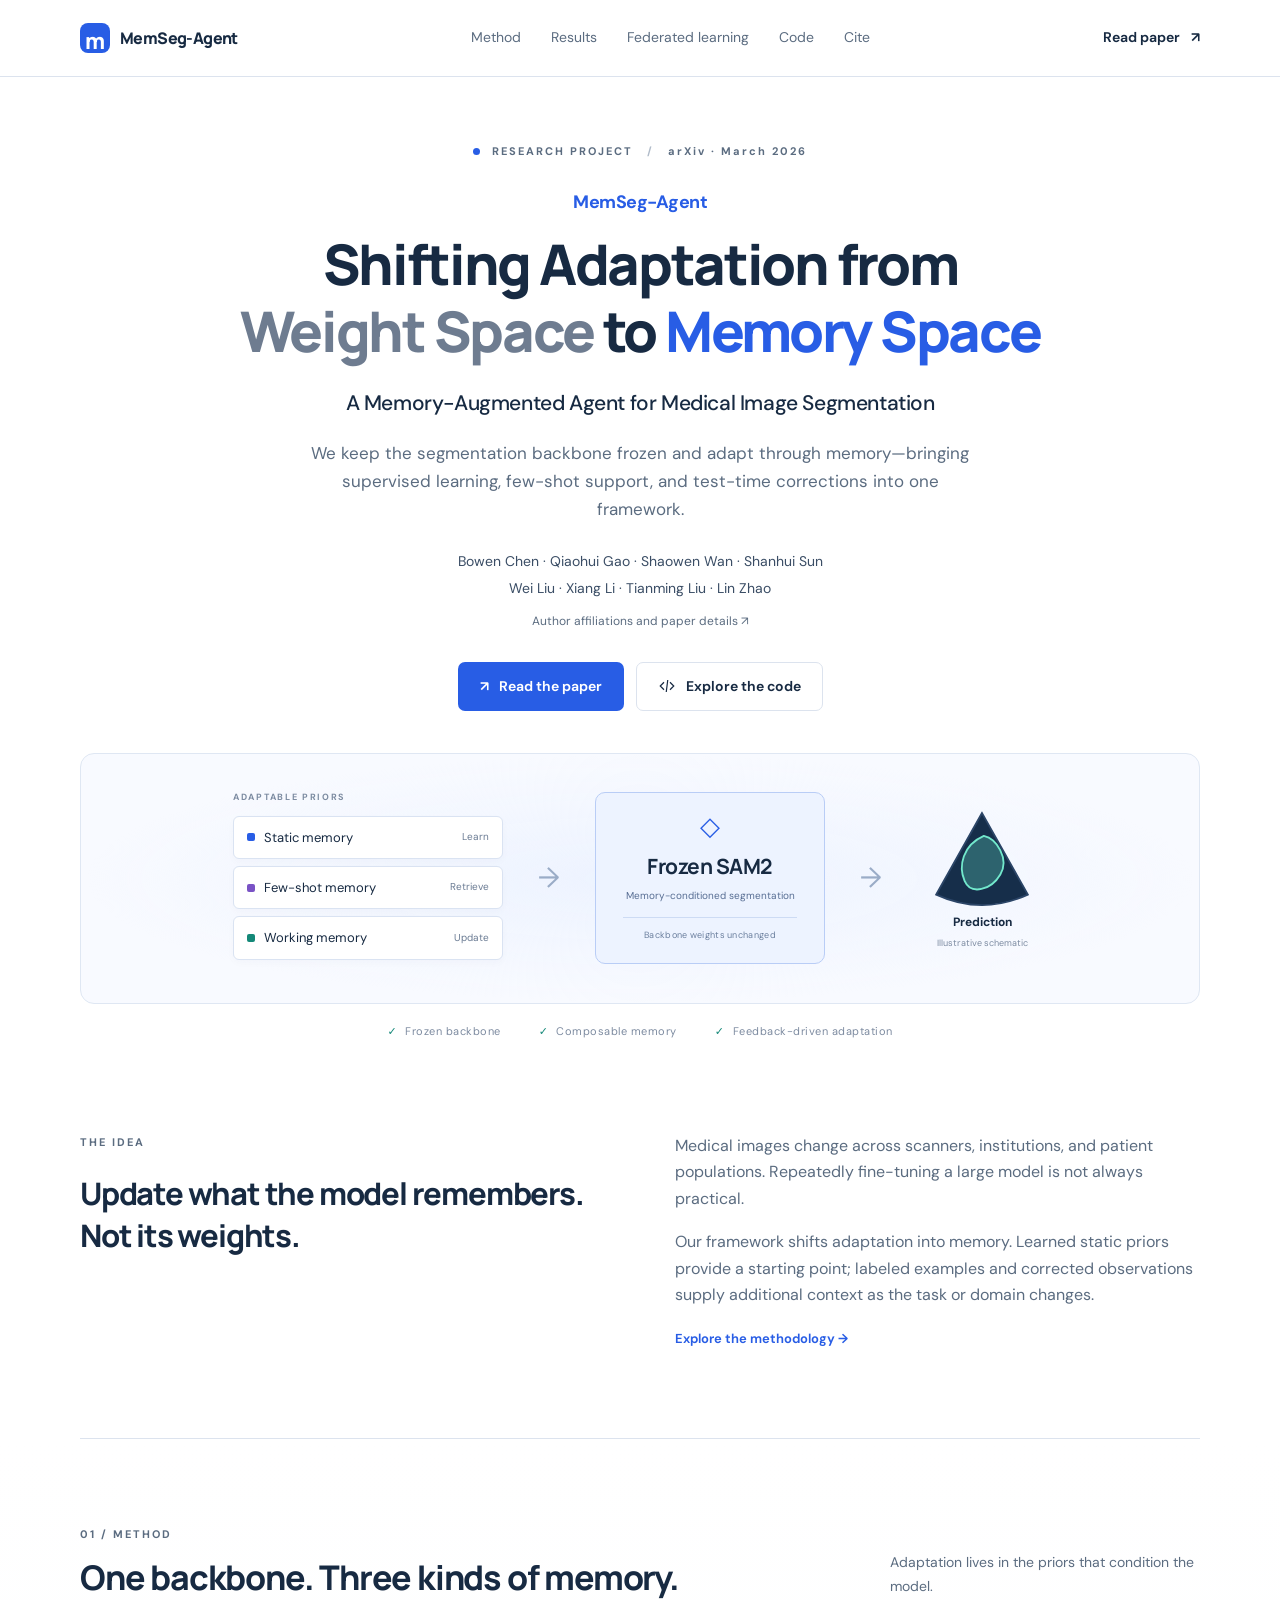
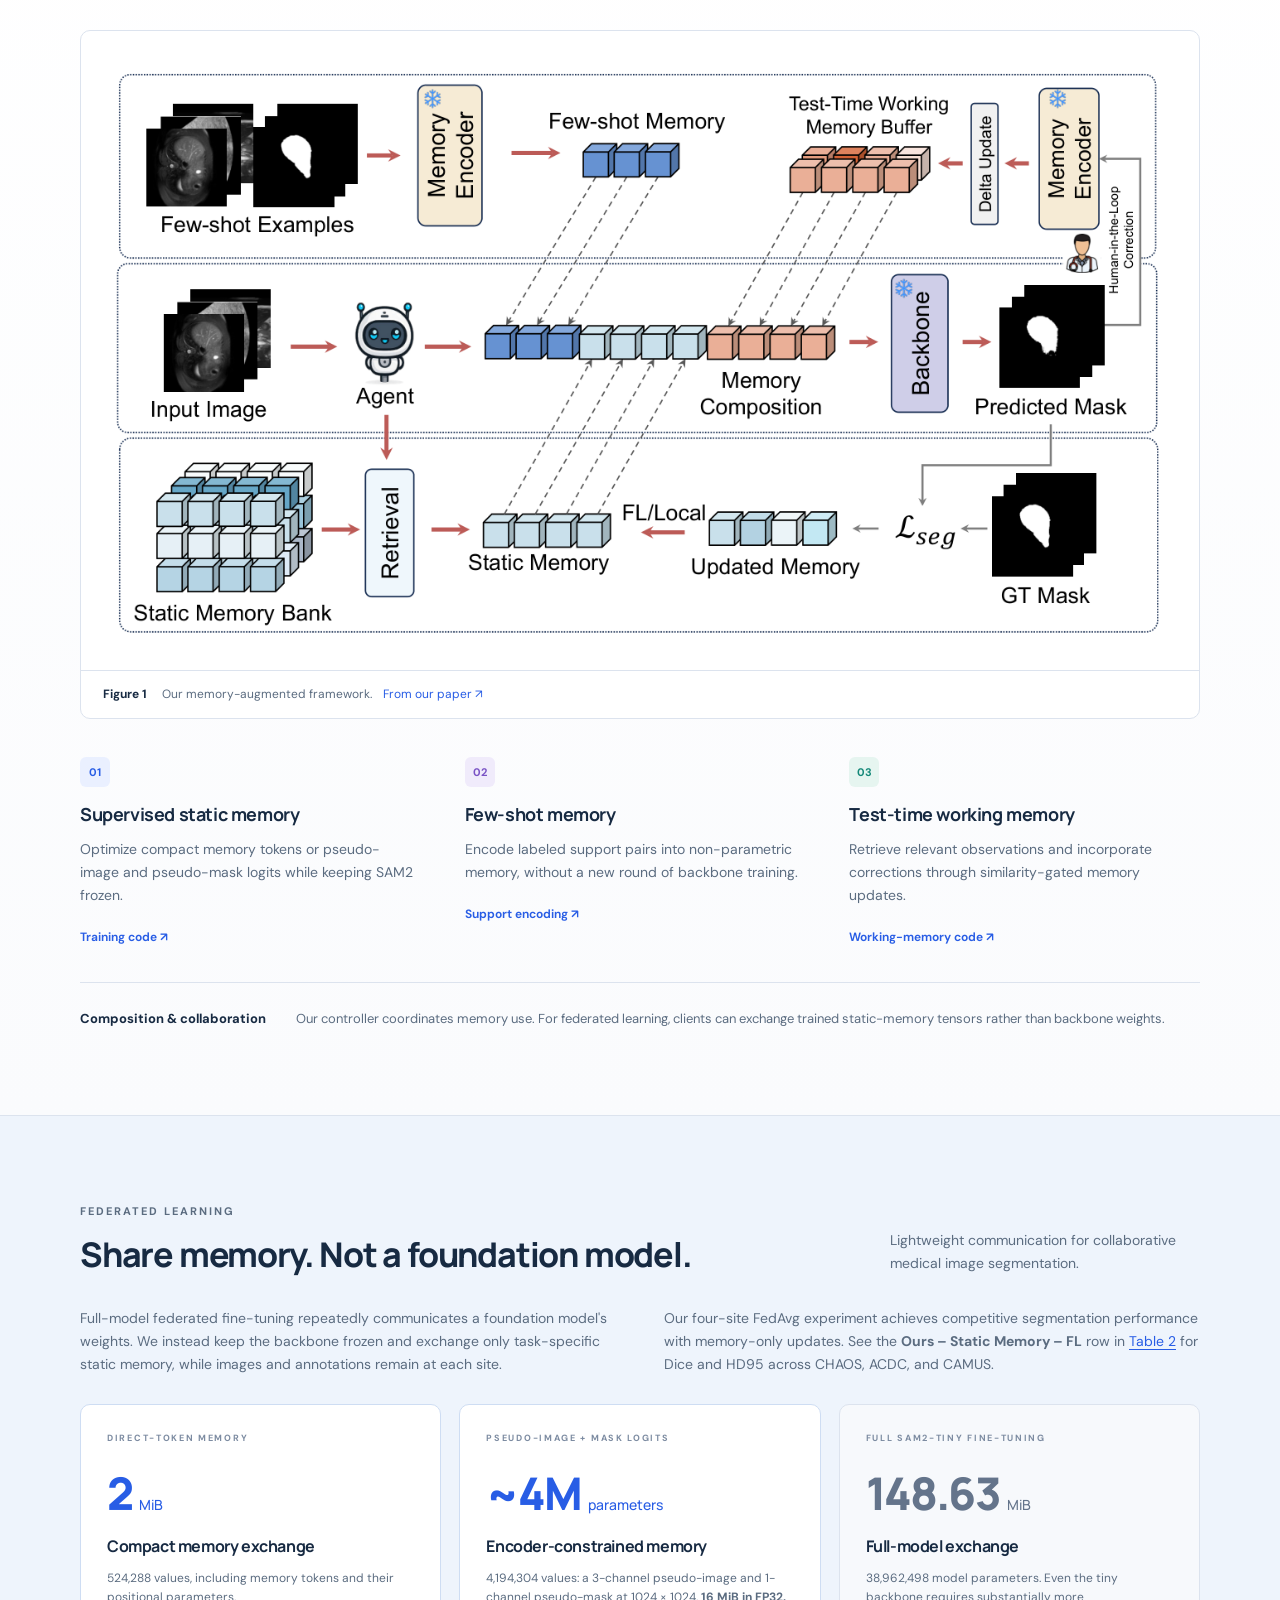
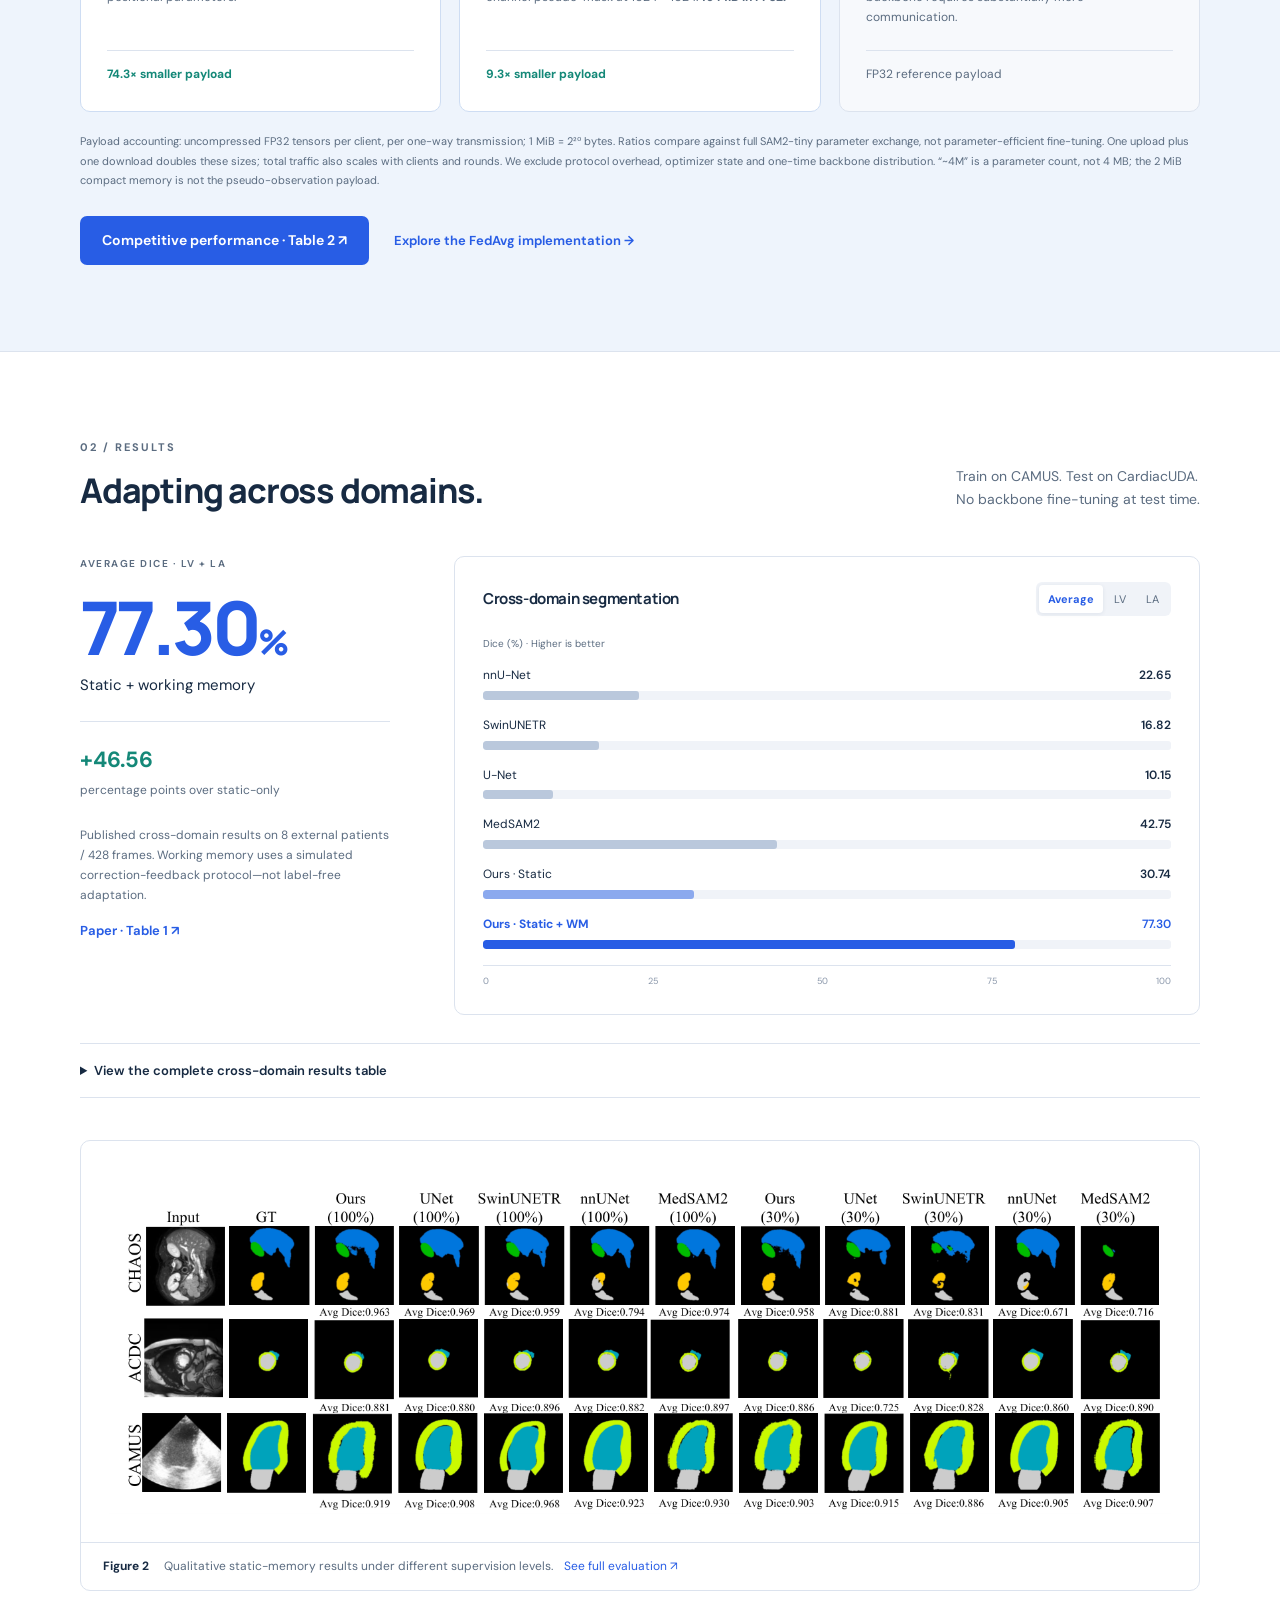
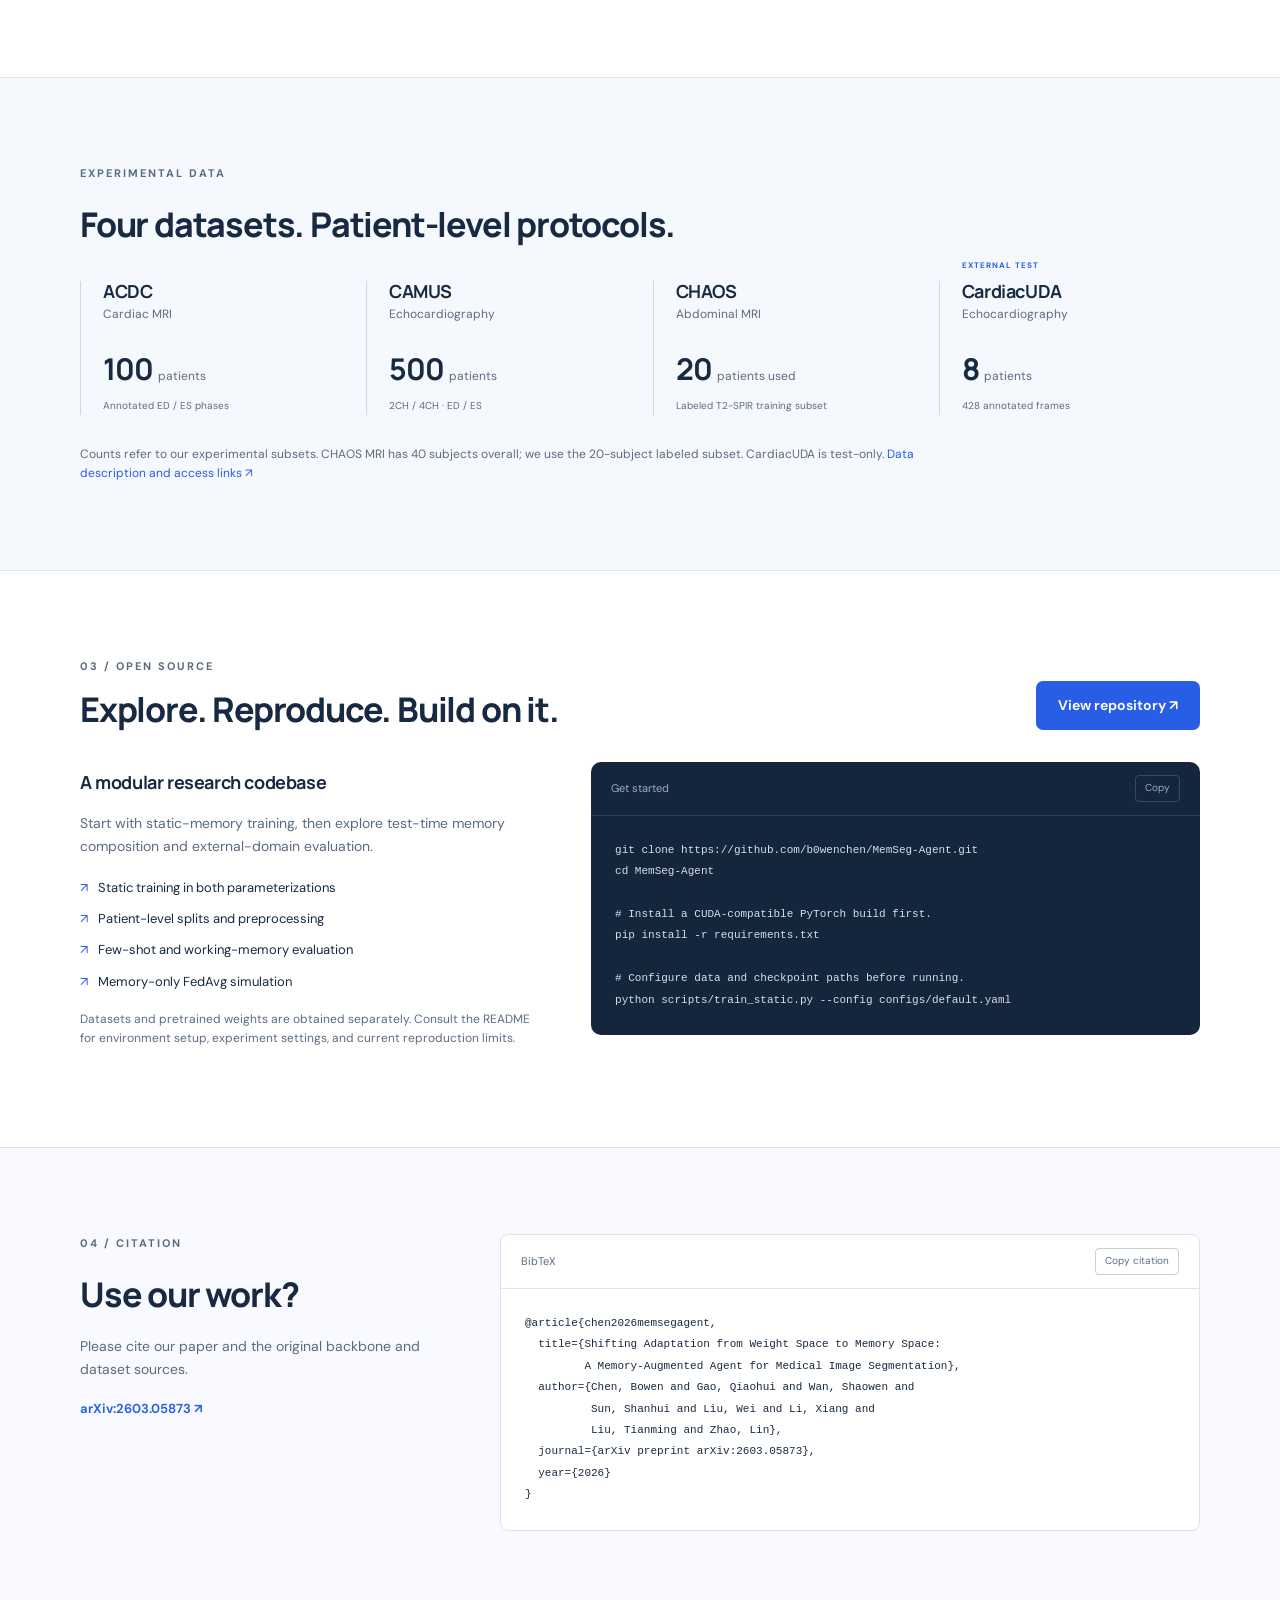
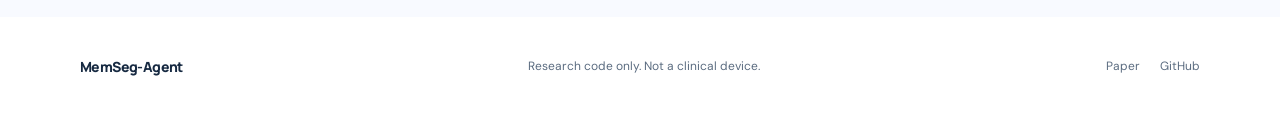
==== commit cc79bcf2: "Explain federated memory communication and link Table 2" ====
--- a/docs/index.html
+++ b/docs/index.html
@@ -21,7 +21,7 @@
   <header class="nav-wrap">
     <nav class="nav container" aria-label="Main navigation">
       <a class="wordmark" href="#"><span class="mark" aria-hidden="true">m</span> MemSeg-Agent</a>
-      <div class="nav-links"><a href="#method">Method</a><a href="#results">Results</a><a href="#code">Code</a><a href="#citation">Cite</a></div>
+      <div class="nav-links"><a href="#method">Method</a><a href="#results">Results</a><a href="#federated">Federated learning</a><a href="#code">Code</a><a href="#citation">Cite</a></div>
       <a class="nav-paper" href="https://arxiv.org/abs/2603.05873">Read paper <span aria-hidden="true">↗</span></a>
     </nav>
   </header>
@@ -50,6 +50,19 @@
         <figure class="paper-figure"><a href="assets/framework.png" aria-label="Open the full-resolution framework figure"><img src="assets/framework.png" alt="MemSeg-Agent framework from the paper: static, few-shot and test-time working memories compose around a frozen segmentation backbone." width="1600" loading="lazy"></a><figcaption><span>Figure 1</span> Our memory-augmented framework. <a href="https://arxiv.org/html/2603.05873v1#S3">From our paper ↗</a></figcaption></figure>
         <div class="module-grid"><article><span class="module-number blue">01</span><h3>Supervised static memory</h3><p>Optimize compact memory tokens or pseudo-image and pseudo-mask logits while keeping SAM2 frozen.</p><a href="https://github.com/b0wenchen/MemSeg-Agent/blob/main/scripts/train_static.py">Training code ↗</a></article><article><span class="module-number violet">02</span><h3>Few-shot memory</h3><p>Encode labeled support pairs into non-parametric memory, without a new round of backbone training.</p><a href="https://github.com/b0wenchen/MemSeg-Agent/blob/main/src/memseg_agent/fewshot.py">Support encoding ↗</a></article><article><span class="module-number teal">03</span><h3>Test-time working memory</h3><p>Retrieve relevant observations and incorporate corrections through similarity-gated memory updates.</p><a href="https://github.com/b0wenchen/MemSeg-Agent/blob/main/src/memseg_agent/working_memory.py">Working-memory code ↗</a></article></div>
         <div class="method-note"><strong>Composition &amp; collaboration</strong><p>Our controller coordinates memory use. For federated learning, clients can exchange trained static-memory tensors rather than backbone weights.</p></div>
+      </div>
+    </section>
+    <section class="section federated-section" id="federated">
+      <div class="container">
+        <div class="section-heading"><div><p class="eyebrow">FEDERATED LEARNING</p><h2>Share memory. Not a foundation model.</h2></div><p>Lightweight communication for collaborative medical image segmentation.</p></div>
+        <div class="fl-intro"><p>Full-model federated fine-tuning repeatedly communicates a foundation model's weights. We instead keep the backbone frozen and exchange only task-specific static memory, while images and annotations remain at each site.</p><p>Our four-site FedAvg experiment achieves competitive segmentation performance with memory-only updates. See the <strong>Ours – Static Memory – FL</strong> row in <a href="https://arxiv.org/html/2603.05873v1#S4.T2">Table 2</a> for Dice and HD95 across CHAOS, ACDC, and CAMUS.</p></div>
+        <div class="fl-payloads">
+          <article class="fl-payload"><span class="tiny-label">DIRECT-TOKEN MEMORY</span><div class="fl-size">2 <span>MiB</span></div><h3>Compact memory exchange</h3><p>524,288 values, including memory tokens and their positional parameters.</p><strong class="fl-reduction">74.3× smaller payload</strong></article>
+          <article class="fl-payload"><span class="tiny-label">PSEUDO-IMAGE + MASK LOGITS</span><div class="fl-size">~4M <span>parameters</span></div><h3>Encoder-constrained memory</h3><p>4,194,304 values: a 3-channel pseudo-image and 1-channel pseudo-mask at 1024 × 1024. <strong>16 MiB in FP32.</strong></p><strong class="fl-reduction">9.3× smaller payload</strong></article>
+          <article class="fl-payload fl-baseline"><span class="tiny-label">FULL SAM2-TINY FINE-TUNING</span><div class="fl-size">148.63 <span>MiB</span></div><h3>Full-model exchange</h3><p>38,962,498 model parameters. Even the tiny backbone requires substantially more communication.</p><span class="fl-reference">FP32 reference payload</span></article>
+        </div>
+        <p class="fl-footnote">Payload accounting: uncompressed FP32 tensors per client, per one-way transmission; 1 MiB = 2²⁰ bytes. Ratios compare against full SAM2-tiny parameter exchange, not parameter-efficient fine-tuning. One upload plus one download doubles these sizes; total traffic also scales with clients and rounds. We exclude protocol overhead, optimizer state and one-time backbone distribution. “~4M” is a parameter count, not 4 MB; the 2 MiB compact memory is not the pseudo-observation payload.</p>
+        <div class="fl-links"><a class="button primary" href="https://arxiv.org/html/2603.05873v1#S4.T2">Competitive performance · Table 2 ↗</a><a class="text-link" href="https://github.com/b0wenchen/MemSeg-Agent/blob/main/scripts/train_federated.py">Explore the FedAvg implementation →</a></div>
       </div>
     </section>
     <section class="section container" id="results">
--- a/docs/style.css
+++ b/docs/style.css
@@ -1,4 +1,23 @@
 @import url('https://fonts.googleapis.com/css2?family=DM+Sans:wght@400;450;500;550;600;650;700&family=Manrope:wght@400;500;600;650;700;750;800&display=swap');
 :root{--ink:#172a42;--muted:#5b6c80;--blue:#285de5;--line:#dce3ee;--light:#f5f8fd;--teal:#148878;--violet:#7952c5}*{box-sizing:border-box}html{scroll-behavior:smooth;scroll-padding-top:90px}body{margin:0;color:var(--ink);font-family:'DM Sans',system-ui,sans-serif;font-size:16px;line-height:1.65;background:#fff}a{color:inherit;text-decoration:none}a:hover{color:var(--blue)}button{font:inherit;cursor:pointer}button:focus-visible,a:focus-visible,summary:focus-visible{outline:3px solid #2b66ed;outline-offset:5px}img{display:block;max-width:100%;height:auto}.container{width:min(1120px,calc(100% - 64px));margin-inline:auto}.nav-wrap{position:sticky;top:0;z-index:10;background:rgba(255,255,255,.95);border-bottom:1px solid var(--line);backdrop-filter:blur(15px)}.nav{height:76px;display:flex;align-items:center;justify-content:space-between}.wordmark{font-family:Manrope,system-ui,sans-serif;font-weight:800;letter-spacing:-.6px;display:flex;align-items:center;gap:10px}.mark{display:grid;place-items:center;width:30px;height:30px;background:var(--blue);color:white;border-radius:8px;font-size:22px}.nav-links{display:flex;gap:30px;font-size:14px;color:var(--muted)}.nav-paper{font-size:14px;font-weight:650}.nav-paper span{margin-left:8px}.hero{text-align:center;padding-top:65px;padding-bottom:0}.eyebrow{font-size:11px;letter-spacing:2px;font-weight:700;color:var(--muted);margin:0 0 22px}.hero .eyebrow{display:flex;gap:12px;align-items:center;justify-content:center}.status-dot{background:var(--blue);width:7px;height:7px;border-radius:50%}.eyebrow-divider{color:#b0bbc9;margin:0 2px}.project-name{font-size:18px;font-weight:700;letter-spacing:-.5px;color:var(--blue);margin:28px 0 12px}h1,h2,h3{font-family:Manrope,system-ui,sans-serif;line-height:1.2}h1{font-size:clamp(34px,4.4vw,56px);letter-spacing:-2.3px;font-weight:800;margin:0 auto 22px}.muted-title{color:#6e7c90}.accent{color:var(--blue)}.subtitle{font-size:21px;letter-spacing:-.4px;margin:0 0 18px;font-weight:500}.hero-description{max-width:685px;margin:0 auto 25px;color:var(--muted);font-size:17px}.authors{font-size:14px;line-height:1.9;margin:0 0 6px;color:#3a4d65}.affiliations{font-size:12px;color:var(--muted)}.actions{display:flex;gap:12px;justify-content:center;margin:28px 0 42px}.button{display:inline-flex;align-items:center;justify-content:center;gap:10px;padding:12px 21px;border:1px solid transparent;border-radius:7px;font-size:14px;font-weight:650;transition:background .15s,transform .15s}.button:hover{transform:translateY(-2px)}.primary{background:var(--blue);color:white}.primary:hover{background:#1648c7;color:white}.secondary{border-color:var(--line);background:white}.button svg{width:18px;height:18px;fill:none;stroke:currentColor;stroke-width:1.6}.hero-diagram{display:flex;justify-content:center;align-items:center;gap:35px;padding:36px 45px;background:radial-gradient(ellipse at 50% 50%,#edf3ff,transparent 70%),#f8faff;border:1px solid #dfe7f3;border-radius:14px;text-align:left}.tiny-label{font-size:9px;font-weight:700;letter-spacing:1.7px;color:#7c8ba1;display:block;margin-bottom:11px}.memory-stack{width:270px}.memory-token{font-size:13px;background:white;box-shadow:0 3px 9px #23375b06;border:1px solid #dae3f2;border-radius:6px;display:flex;align-items:center;padding:10px 13px;margin:7px 0;gap:9px}.memory-token i{width:8px;height:8px;background:var(--blue);border-radius:2px}.memory-token small{margin-left:auto;font-size:10px;color:#6a7b93}.fewshot i{background:var(--violet)}.working i{background:var(--teal)}.flow-arrow{font-size:28px;color:#9aacc7}.backbone{display:flex;align-items:center;flex-direction:column;border:1px solid #b9cdf6;background:#edf3ff;padding:20px 27px;border-radius:10px;text-align:center;min-width:230px}.lock{font-size:26px;color:var(--blue);line-height:1;margin-bottom:10px}.backbone strong{font-family:Manrope,sans-serif;font-size:21px;letter-spacing:-.5px}.backbone>span:not(.lock){font-size:10px;color:#576d93;margin-top:4px}.backbone small{font-size:9px;letter-spacing:.3px;border-top:1px solid #cddbf4;width:100%;padding-top:10px;margin-top:13px;color:#6b7f9e}.output{width:130px;display:flex;flex-direction:column;align-items:center;white-space:nowrap}.output svg{width:110px;height:102px}.scan{fill:#162e4a;stroke:#2b4567;stroke-width:2}.organ{fill:#63ddc04d}.organ-line{fill:none;stroke:#72e8cc;stroke-width:2}.output strong{font-size:12px;margin-top:5px}.output small{font-size:9px;color:#7c8ba1;margin-top:3px}.hero-foot{display:flex;justify-content:center;gap:38px;padding:18px;color:#7d8ba0;font-size:11px;letter-spacing:.5px}.hero-foot span:before{content:'✓';margin-right:8px;color:var(--teal)}.section{padding-block:86px}h2{font-size:34px;letter-spacing:-1.2px;margin:0 0 20px;font-weight:750}h3{font-size:18px;letter-spacing:-.4px}.intro{display:grid;grid-template-columns:1fr 1fr;gap:70px;align-items:start;border-bottom:1px solid var(--line);padding-top:75px}.intro h2{font-size:31px;line-height:1.35}.intro-copy p{color:var(--muted);margin:0 0 17px}.text-link{color:var(--blue);font-size:13px;font-weight:650}.section-heading{display:flex;align-items:end;justify-content:space-between;gap:30px;margin-bottom:32px}.section-heading .eyebrow{margin-bottom:14px}.section-heading h2{margin-bottom:0}.section-heading>p{color:var(--muted);font-size:14px;max-width:310px;margin:0}.method-section{background:linear-gradient(#fff,#fafbfd)}.paper-figure{margin:0;border:1px solid var(--line);border-radius:10px;overflow:hidden;background:#fff}.paper-figure>a{display:block;padding:28px}.paper-figure img{width:100%}figcaption{border-top:1px solid var(--line);padding:14px 22px;font-size:12px;color:var(--muted);line-height:1.6}figcaption span{font-weight:700;color:var(--ink);margin-right:12px}figcaption a{color:var(--blue);margin-left:8px}.module-grid{display:grid;grid-template-columns:repeat(3,1fr);gap:34px;margin-top:38px}.module-grid article{padding-right:12px}.module-number{display:inline-grid;place-items:center;width:30px;height:30px;font-size:11px;border-radius:6px;font-weight:700}.blue{color:var(--blue);background:#eaf0ff}.violet{color:var(--violet);background:#f0ebfb}.teal{color:var(--teal);background:#e6f5f0}.module-grid h3{margin:17px 0 12px}.module-grid p{font-size:14px;color:var(--muted);margin:0 0 16px}.module-grid a{font-size:12px;font-weight:650;color:var(--blue)}.method-note{display:flex;align-items:center;gap:30px;border-top:1px solid var(--line);padding-top:25px;margin-top:32px;font-size:13px}.method-note strong{white-space:nowrap}.method-note p{color:var(--muted);margin:0}.results-layout{display:grid;grid-template-columns:310px 1fr;gap:64px;margin-top:45px}.stat-label{font-size:10px;letter-spacing:1.5px;color:var(--muted);font-weight:650}.big-stat{font-family:Manrope,sans-serif;font-weight:800;font-size:74px;letter-spacing:-4px;color:var(--blue);line-height:1.25;margin-top:8px}.big-stat span{font-size:35px;letter-spacing:-1px}.stat-caption{font-size:15px;margin:0 0 23px}.gain{font-size:22px;color:var(--teal);font-weight:700;border-top:1px solid var(--line);padding-top:20px}.gain span{font-size:12px;display:block;font-weight:400;margin-top:3px;color:var(--muted)}.protocol-note{font-size:12px;color:var(--muted);margin:25px 0 12px}.chart-panel{border:1px solid var(--line);border-radius:10px;padding:25px 28px}.chart-header{display:flex;align-items:center;justify-content:space-between;gap:10px}.chart-header h3{font-size:15px;margin:0}.metric-tabs{display:flex;background:#f0f3f8;padding:3px;border-radius:6px;gap:2px}.metric-tabs button{border:0;background:transparent;padding:5px 9px;border-radius:4px;font-size:11px;color:var(--muted)}.metric-tabs .selected{background:#fff;box-shadow:0 1px 4px #18315a14;color:var(--blue);font-weight:700}.chart-axis{font-size:10px;color:var(--muted);margin:20px 0 13px}.bar-row{margin-bottom:16px}.bar-label{display:flex;justify-content:space-between;font-size:12px;margin-bottom:5px}.bar-label strong{font-variant-numeric:tabular-nums;font-weight:600}.bar-track{height:9px;background:#f0f3f8;border-radius:3px;overflow:hidden}.bar{height:100%;background:#bac8dc;transition:width .35s ease;border-radius:3px}.bar-row.static-row .bar{background:#8ba9ee}.bar-row.ours-row .bar{background:var(--blue)}.ours-row .bar-label{color:var(--blue);font-weight:700}.chart-scale{display:flex;justify-content:space-between;font-size:9px;color:#8a97aa;border-top:1px solid var(--line);padding-top:8px}.results-table{margin-top:28px;border-top:1px solid var(--line);border-bottom:1px solid var(--line);padding:16px 0;font-size:13px}.results-table summary{cursor:pointer;font-weight:600}.table-scroll{overflow-x:auto}table{border-collapse:collapse;width:100%;font-size:13px;margin-top:14px}caption{text-align:left;font-size:11px;color:var(--muted);padding:8px 0}td,th{padding:11px;text-align:right;border-bottom:1px solid #edf0f5;font-variant-numeric:tabular-nums}th:first-child{text-align:left}.ours{color:var(--blue);background:#f0f5ff}.qualitative{margin-top:42px}.data-section{background:var(--light);border-block:1px solid var(--line)}.dataset-grid{display:grid;grid-template-columns:repeat(4,1fr);margin-top:36px;gap:25px}.dataset-grid>div{position:relative;border-left:1px solid #cdd8e9;padding-left:22px}.dataset-grid h3{margin:0 0 2px}.dataset-grid p{font-size:12px;color:var(--muted);margin:0 0 19px}.dataset-grid strong{font-family:Manrope,sans-serif;font-size:30px;letter-spacing:-1px;display:block}.dataset-grid strong span{font-family:'DM Sans',sans-serif;font-size:12px;font-weight:400;letter-spacing:0;color:var(--muted)}.dataset-grid small{display:block;color:var(--muted);font-size:10px;margin-top:5px}.external-tag{position:absolute;top:-22px;left:22px;font-size:8px;letter-spacing:1px;color:var(--blue);font-weight:700}.data-note{font-size:12px;color:var(--muted);margin:30px 0 0;max-width:870px}.data-note a{color:var(--blue)}.code-layout{display:grid;grid-template-columns:1fr 1.35fr;gap:60px}.code-layout h3{margin-top:10px}.code-layout p{font-size:14px;color:var(--muted)}.check-list{list-style:none;padding:0;font-size:13px;line-height:2.4}.check-list li:before{content:'↗';color:var(--blue);margin-right:10px}.code-layout .small-note{font-size:12px}.terminal{background:#14253c;border-radius:10px;overflow:hidden;color:#d4dfee;align-self:start}.terminal-top{display:flex;justify-content:space-between;align-items:center;padding:13px 20px;border-bottom:1px solid #ffffff1a;font-size:11px;color:#9eacc0}.copy-button{background:transparent;border:1px solid #73829860;border-radius:4px;padding:4px 9px;font-size:10px;color:inherit}.copy-button:hover{background:#ffffff15}.terminal pre,.citation-box pre{margin:0;padding:24px;overflow-x:auto;font-size:11px;line-height:1.95;tab-size:2}.citation-section{background:#f8faff;border-top:1px solid var(--line)}.citation-layout{display:grid;grid-template-columns:1fr 2fr;gap:70px}.citation-layout p:not(.eyebrow){font-size:14px;color:var(--muted)}.citation-box{border:1px solid var(--line);border-radius:8px;background:#fff;overflow:hidden}.citation-box .terminal-top{border-bottom:1px solid var(--line);color:var(--muted)}.citation-box .copy-button:hover{background:var(--light)}footer{display:flex;justify-content:space-between;align-items:center;padding-block:28px;font-size:12px;color:var(--muted)}footer .wordmark{font-size:14px;color:var(--ink)}footer div{display:flex;gap:20px}.skip{position:absolute;left:20px;top:-100px;background:white;z-index:50;padding:10px}.skip:focus{top:10px}.sr-only{position:absolute;width:1px;height:1px;padding:0;margin:-1px;overflow:hidden;clip:rect(0,0,0,0);white-space:nowrap;border:0}
 @media(min-width:1400px){.hero{padding-top:80px}}@media(max-width:900px){.hero-diagram{gap:18px;padding:28px 20px}.memory-stack{width:230px}.backbone{min-width:190px;padding:18px}.backbone strong{font-size:19px}.output{width:90px}.results-layout{grid-template-columns:250px 1fr;gap:30px}.chart-header{align-items:start;flex-direction:column}.intro{gap:35px}.code-layout{gap:30px}.citation-layout{gap:30px;grid-template-columns:1fr 1.7fr}.nav-links{gap:18px}h1{letter-spacing:-1.4px}h2{font-size:29px}.module-grid{gap:22px}}@media(max-width:650px){.container{width:calc(100% - 36px)}.nav{height:64px}.nav-links{display:none}.nav-paper{font-size:12px}.hero{padding-top:38px}.hero .eyebrow{font-size:9px;letter-spacing:1px;gap:8px}.project-name{margin-top:22px}h1{font-size:35px;letter-spacing:-1.5px}h1 br{display:none}.subtitle{font-size:17px}.hero-description{font-size:15px}.authors{font-size:12px}.actions{gap:9px;margin-bottom:30px}.button{font-size:12px;padding:11px 15px}.hero-diagram{gap:12px;flex-wrap:wrap;padding:24px 18px}.memory-stack{width:100%}.memory-token{padding:9px 12px}.hero-diagram>.flow-arrow:first-of-type{display:none}.backbone{min-width:0;flex:1}.output{width:80px}.output svg{width:80px;height:80px}.hero-diagram>.flow-arrow{font-size:22px}.hero-foot{gap:10px;font-size:8px;padding:14px 0}.hero-foot span:before{margin-right:3px}.section{padding-block:54px}.intro{grid-template-columns:1fr;gap:12px}.intro h2{font-size:27px}.section-heading{display:block;margin-bottom:25px}.section-heading>p{margin-top:16px;max-width:100%}.section-heading>.button{margin-top:18px}.module-grid{grid-template-columns:1fr;gap:25px}.module-grid article{position:relative;padding-left:45px}.module-number{position:absolute;left:0;top:12px}.module-grid h3{margin-top:12px}.module-grid p{margin-bottom:8px}.method-note{display:block}.method-note p{margin-top:10px}.paper-figure>a{padding:12px}figcaption{font-size:10px;padding:12px}.results-layout{grid-template-columns:1fr;gap:25px;margin-top:28px}.big-stat{font-size:65px}.result-summary{max-width:100%}.gain{padding-top:14px}.protocol-note{margin-top:16px}.chart-panel{padding:20px}.chart-header{flex-direction:row;align-items:center}.chart-header h3{font-size:13px}.metric-tabs button{padding:5px 7px}.dataset-grid{grid-template-columns:1fr 1fr;row-gap:40px}.dataset-grid>div{padding-left:14px}.external-tag{left:14px}.dataset-grid strong{font-size:27px}.dataset-grid small{font-size:9px}.code-layout,.citation-layout{grid-template-columns:1fr;gap:20px}.terminal pre,.citation-box pre{font-size:10px;padding:18px}footer{flex-wrap:wrap;gap:12px}footer p{order:3;flex-basis:100%;margin:0;font-size:10px}h2{font-size:28px}}
+.federated-section{background:#eef4fc;border-block:1px solid var(--line)}
+.fl-intro{display:grid;grid-template-columns:1fr 1fr;gap:48px;margin-bottom:28px}
+.fl-intro p{margin:0;color:var(--muted);font-size:14px}
+.fl-intro a{color:var(--blue);text-decoration:underline;text-underline-offset:3px}
+.fl-payloads{display:grid;grid-template-columns:repeat(3,1fr);gap:18px}
+.fl-payload{background:#fff;border:1px solid #ceddf3;border-radius:10px;padding:26px;display:flex;flex-direction:column;align-items:flex-start}
+.fl-size{font-family:Manrope,system-ui,sans-serif;color:var(--blue);font-size:45px;letter-spacing:-1.8px;font-weight:800;line-height:1.25;margin:8px 0 16px}
+.fl-size span{font-size:14px;letter-spacing:0;font-weight:500}
+.fl-payload h3{font-size:16px;margin:0 0 12px}
+.fl-payload p{font-size:12px;color:var(--muted);margin:0 0 22px}
+.fl-reduction,.fl-reference{margin-top:auto;padding-top:14px;border-top:1px solid var(--line);width:100%;font-size:12px}
+.fl-reduction{color:var(--teal)}
+.fl-reference{color:var(--muted)}
+.fl-baseline{background:#f7f9fc;border-color:var(--line)}
+.fl-baseline .fl-size{color:#64748b}
+.fl-footnote{font-size:11px;color:var(--muted);line-height:1.8;margin:20px 0 25px}
+.fl-links{display:flex;align-items:center;gap:25px;flex-wrap:wrap}
+@media(max-width:900px){.fl-payload{padding:19px}.fl-size{font-size:35px}.fl-size span{font-size:12px}.nav-links{gap:12px;font-size:12px}}
+@media(max-width:650px){.fl-intro,.fl-payloads{grid-template-columns:1fr;gap:18px}.fl-size{font-size:42px}.fl-payload p{margin-bottom:15px}.fl-links{gap:18px}.fl-footnote{font-size:10px}}
 @media(prefers-reduced-motion:reduce){html{scroll-behavior:auto}*,*::before,*::after{transition:none!important}}
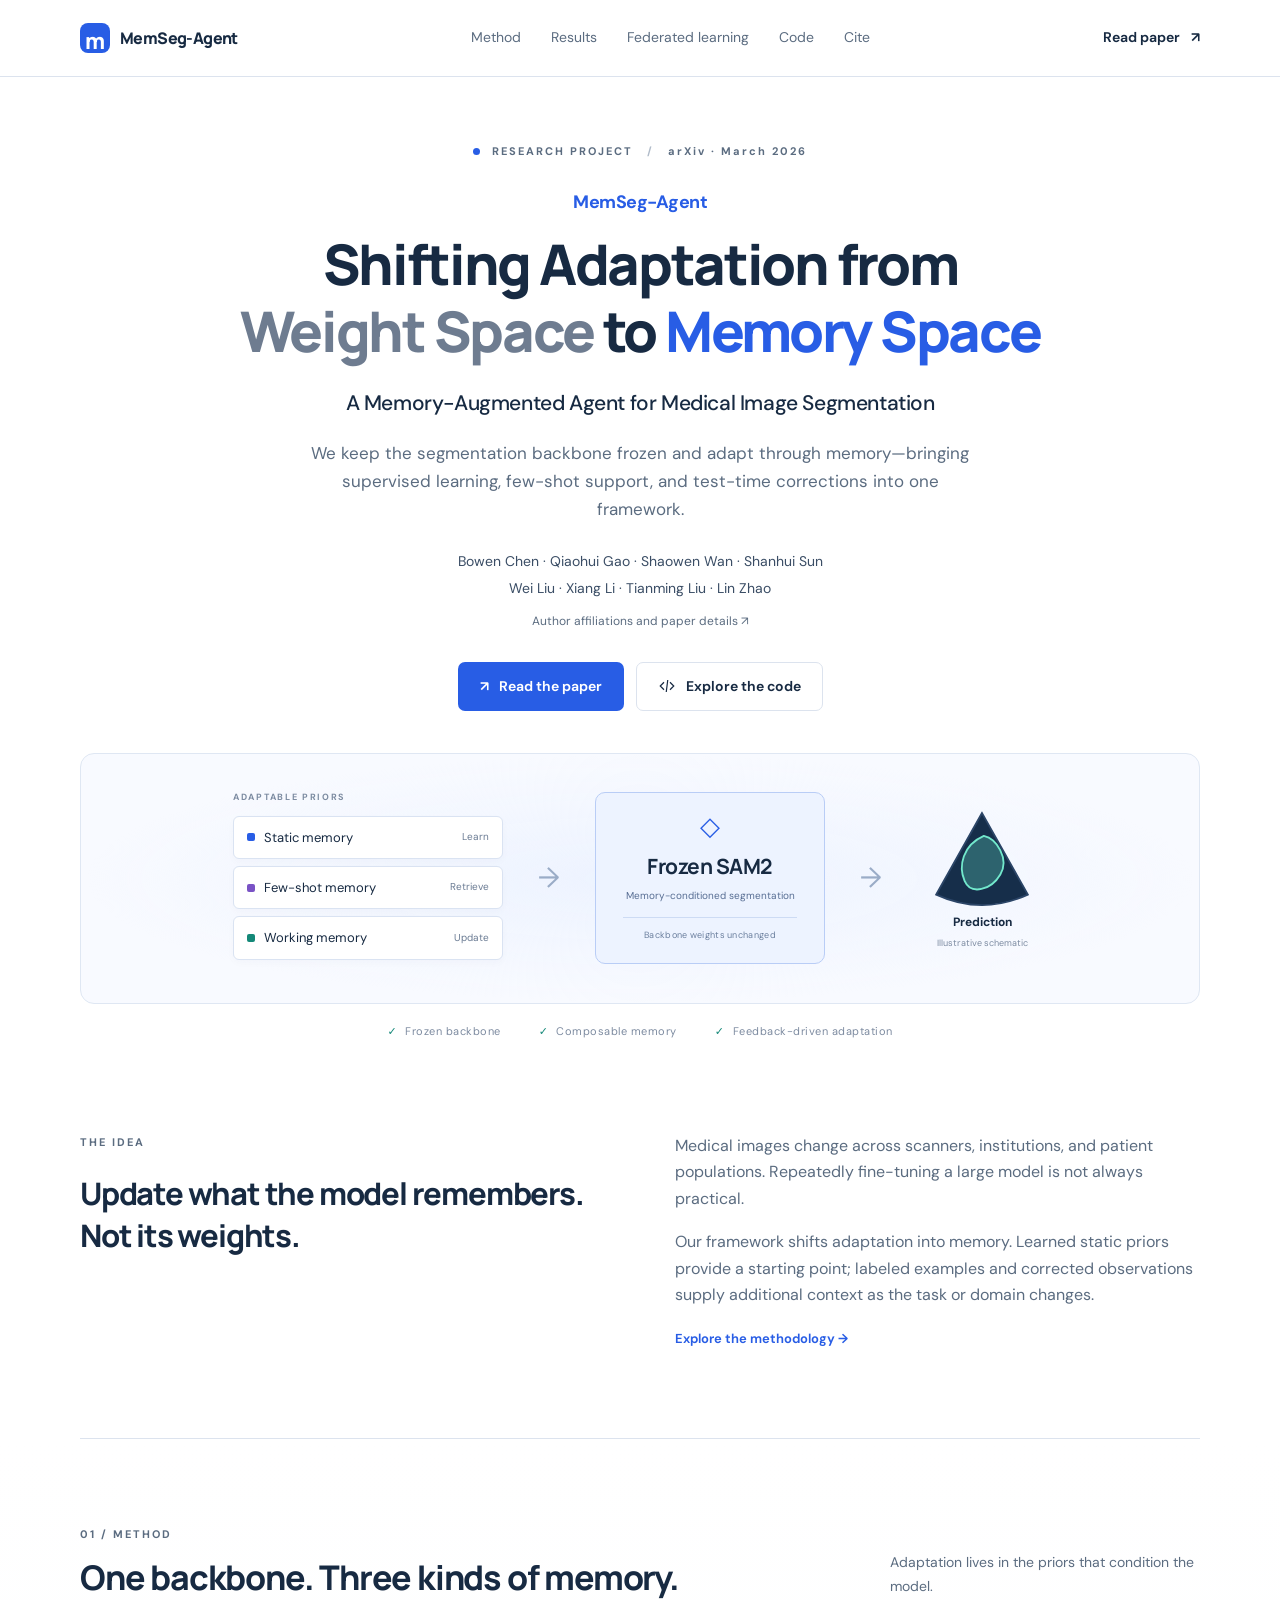
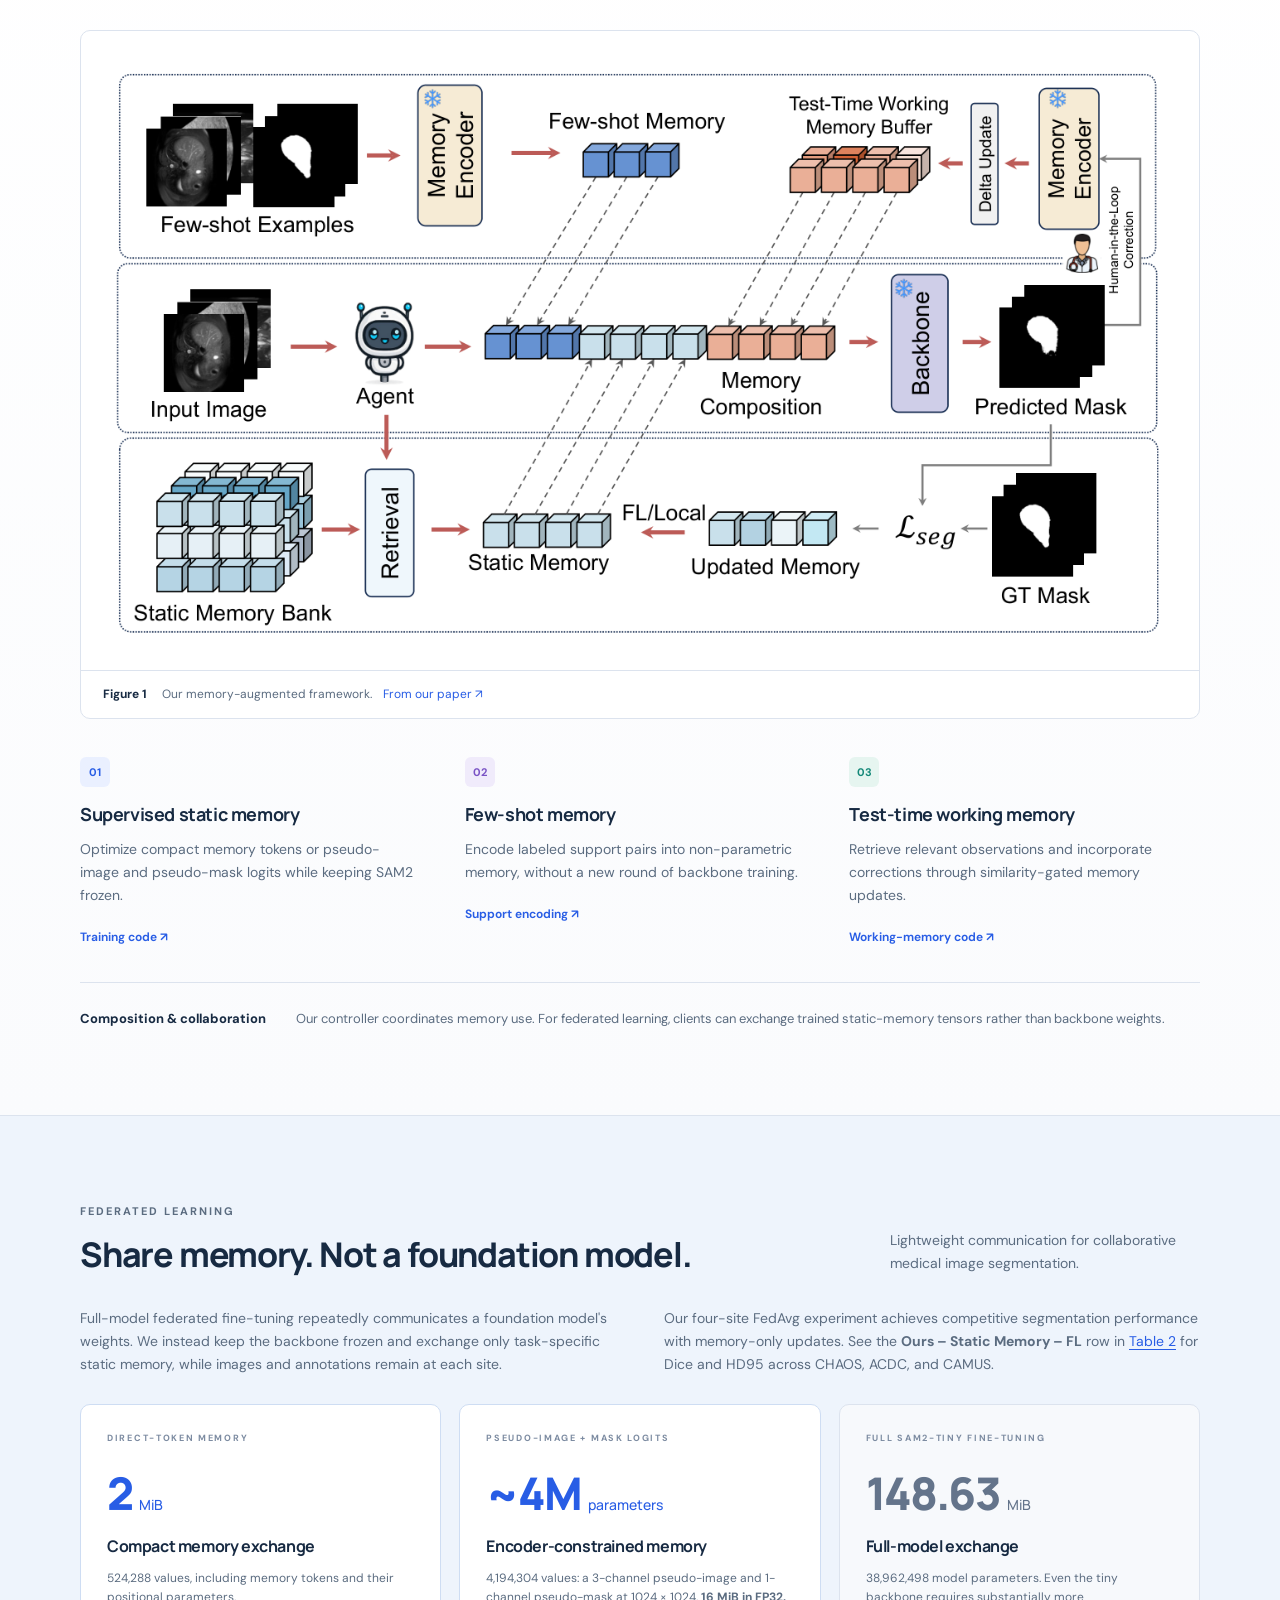
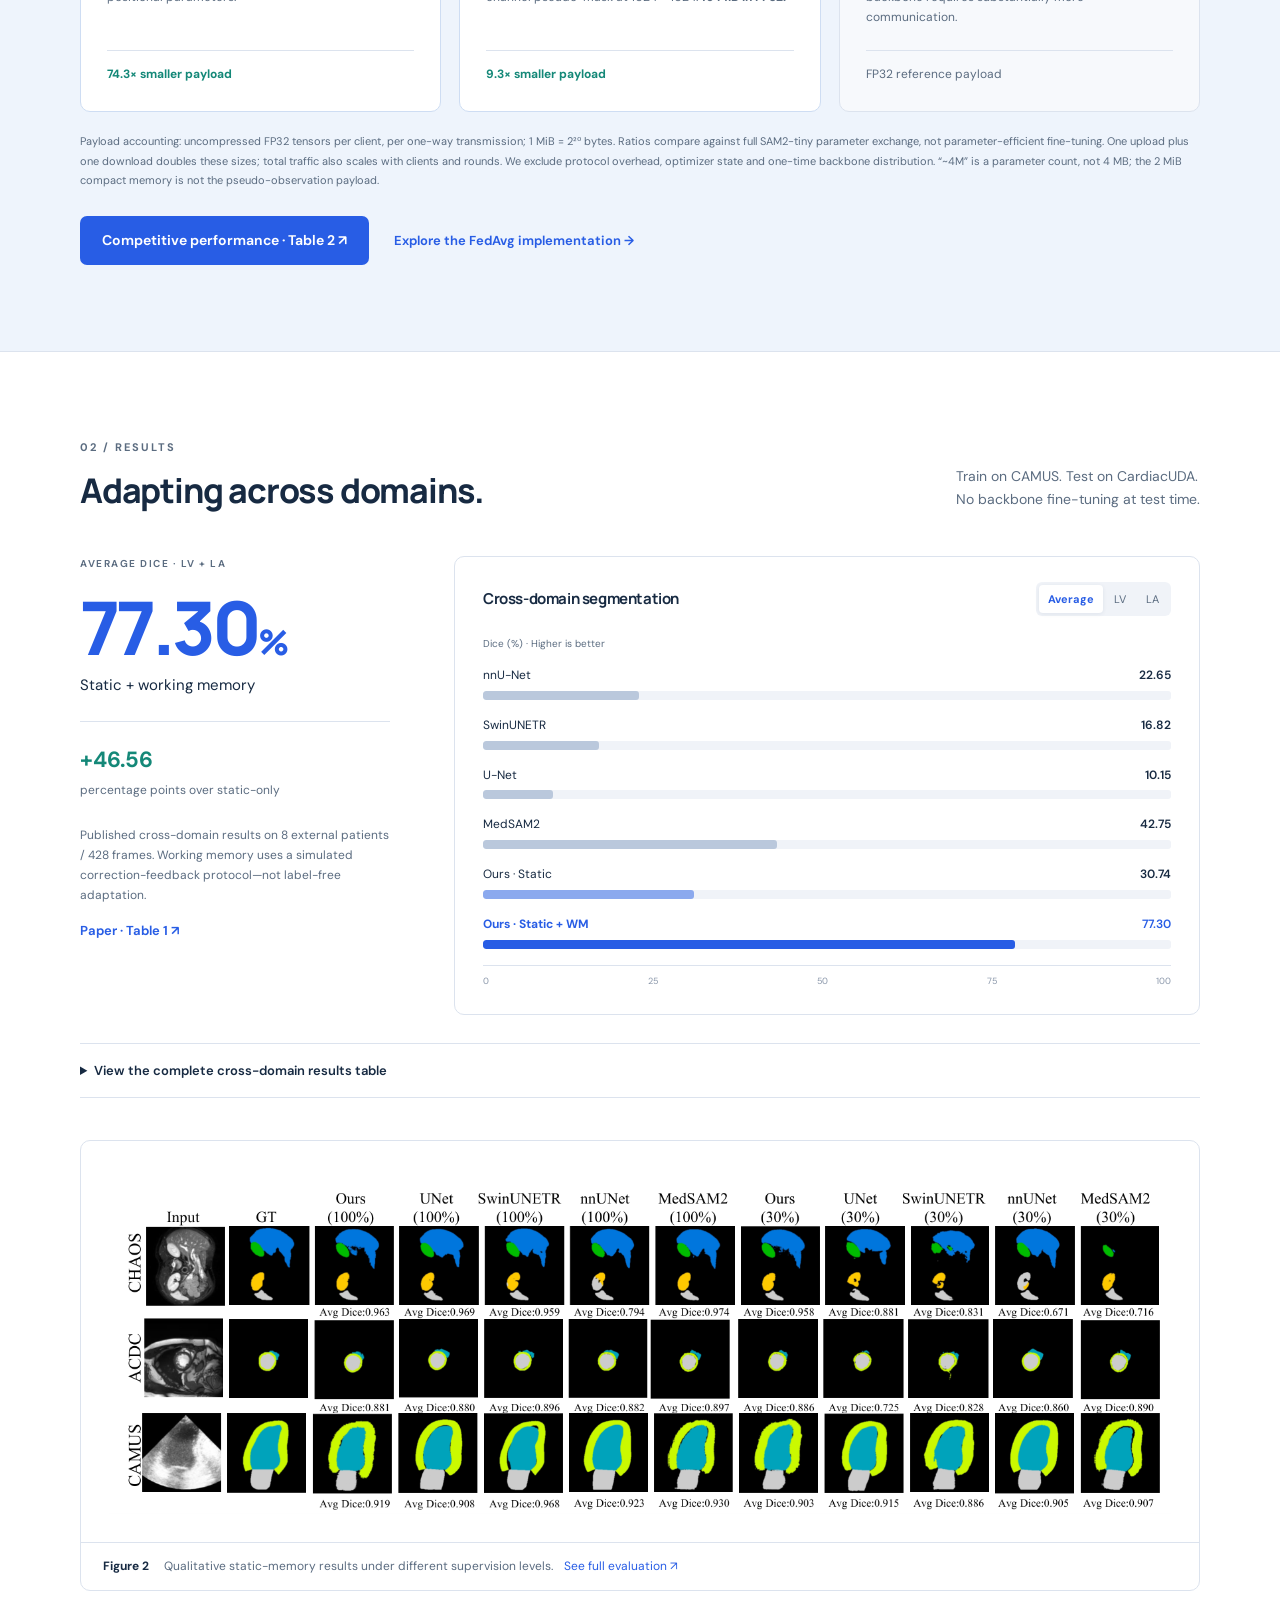
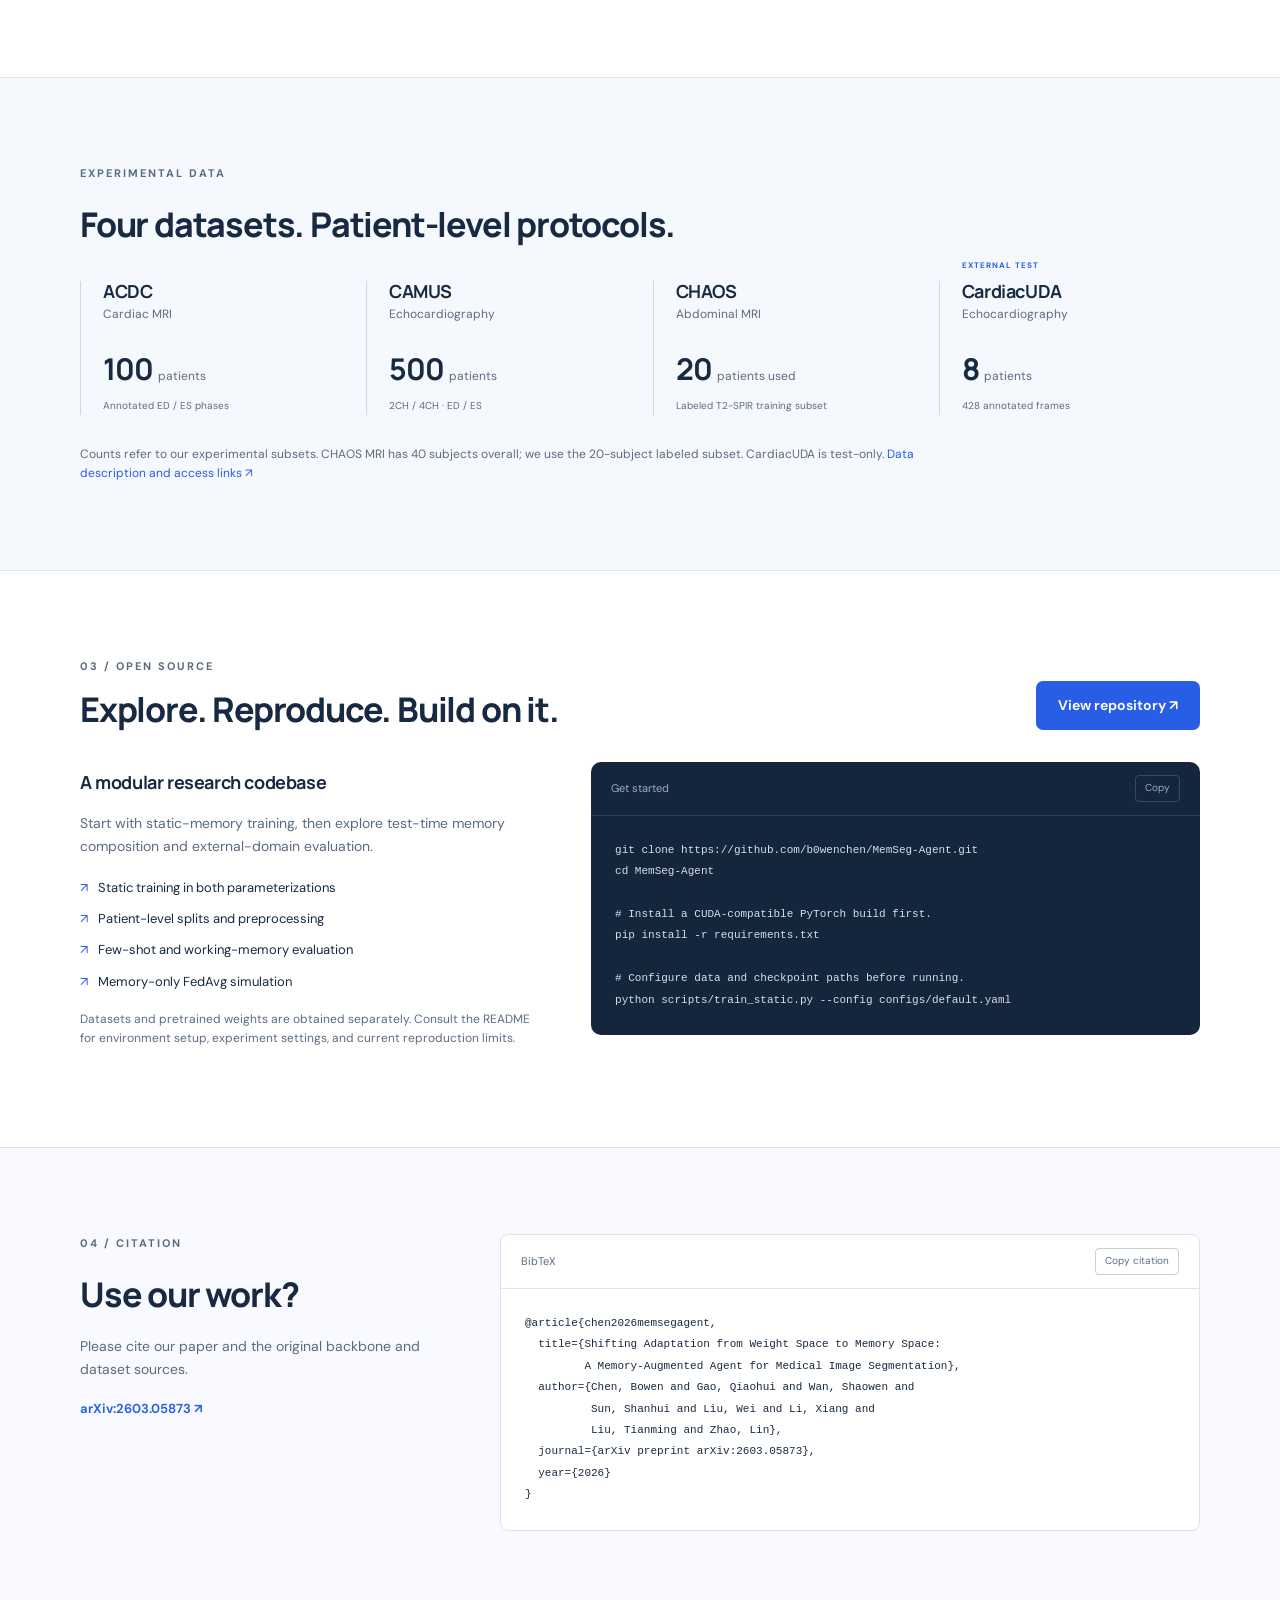
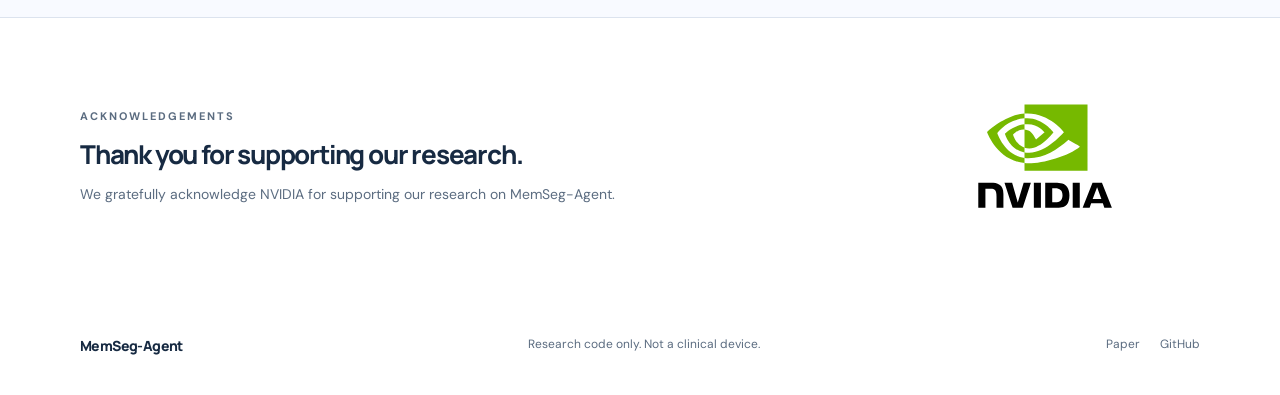
==== commit e0226509: "Acknowledge NVIDIA support on project page and README" ====
--- a/docs/index.html
+++ b/docs/index.html
@@ -90,6 +90,12 @@
   journal={arXiv preprint arXiv:2603.05873},
   year={2026}
 }</code></pre></div></div></section>
+    <section class="acknowledgement-section" id="acknowledgements" aria-labelledby="acknowledgements-title">
+      <div class="container acknowledgement-layout">
+        <div><p class="eyebrow">ACKNOWLEDGEMENTS</p><h2 id="acknowledgements-title">Thank you for supporting our research.</h2><p>We gratefully acknowledge NVIDIA for supporting our research on MemSeg-Agent.</p></div>
+        <a class="supporter-logo" href="https://www.nvidia.com/" aria-label="NVIDIA website"><img src="assets/nvidia-logo.svg" alt="NVIDIA" width="280" height="158" loading="lazy"></a>
+      </div>
+    </section>
   </main>
   <footer class="container"><a class="wordmark" href="#">MemSeg-Agent</a><p>Research code only. Not a clinical device.</p><div><a href="https://arxiv.org/abs/2603.05873">Paper</a><a href="https://github.com/b0wenchen/MemSeg-Agent">GitHub</a></div></footer>
   <div id="copy-status" class="sr-only" role="status"></div>
--- a/docs/style.css
+++ b/docs/style.css
@@ -20,4 +20,12 @@
 .fl-links{display:flex;align-items:center;gap:25px;flex-wrap:wrap}
 @media(max-width:900px){.fl-payload{padding:19px}.fl-size{font-size:35px}.fl-size span{font-size:12px}.nav-links{gap:12px;font-size:12px}}
 @media(max-width:650px){.fl-intro,.fl-payloads{grid-template-columns:1fr;gap:18px}.fl-size{font-size:42px}.fl-payload p{margin-bottom:15px}.fl-links{gap:18px}.fl-footnote{font-size:10px}}
+.acknowledgement-section{padding:48px 0;background:#fff;border-top:1px solid var(--line)}
+.acknowledgement-layout{display:flex;align-items:center;justify-content:space-between;gap:36px}
+.acknowledgement-layout h2{font-size:26px;margin-bottom:12px}
+.acknowledgement-layout .eyebrow{margin-bottom:14px}
+.acknowledgement-layout p:not(.eyebrow){font-size:14px;color:var(--muted);margin:0}
+.supporter-logo{display:block;flex-shrink:0;background:#fff;padding:12px}
+.supporter-logo img{width:280px;height:auto}
+@media(max-width:650px){.acknowledgement-layout{flex-direction:column;align-items:flex-start;gap:16px}.acknowledgement-layout h2{font-size:24px}.supporter-logo{align-self:center}.supporter-logo img{width:240px}}
 @media(prefers-reduced-motion:reduce){html{scroll-behavior:auto}*,*::before,*::after{transition:none!important}}
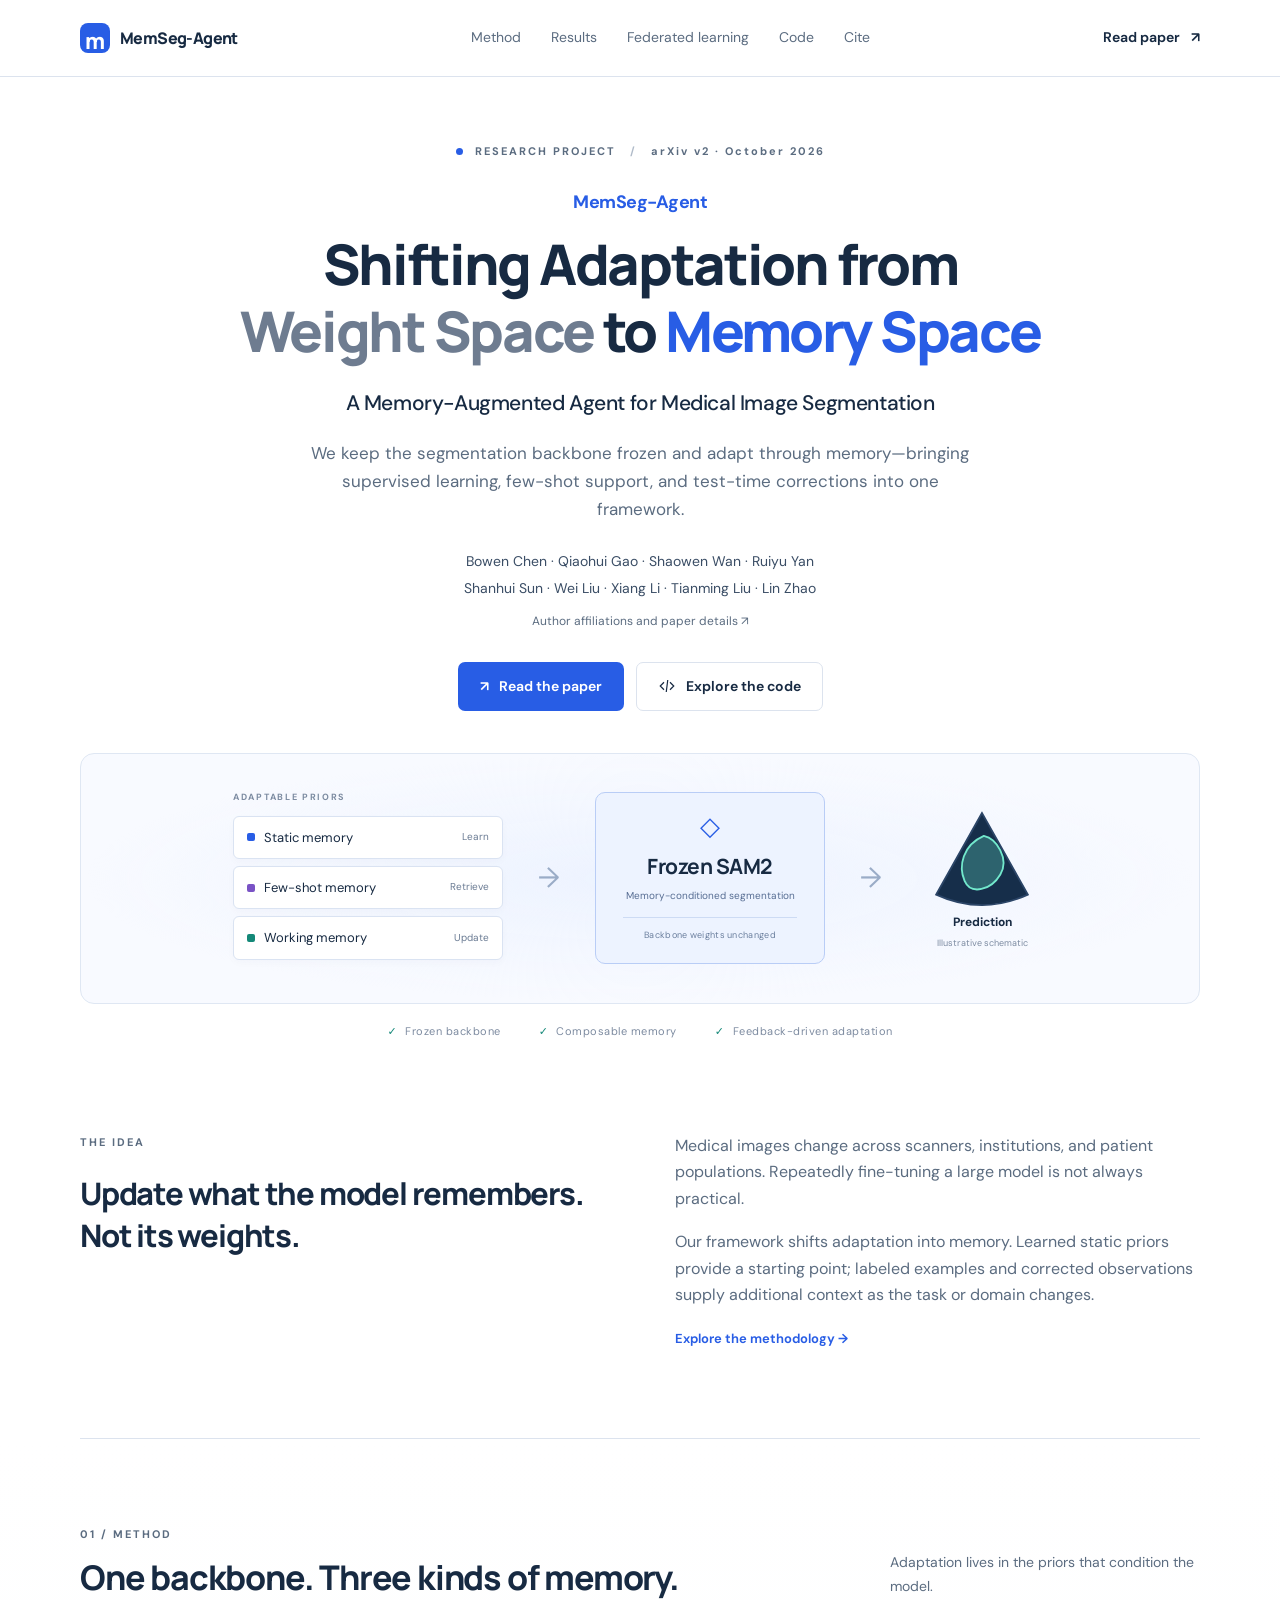
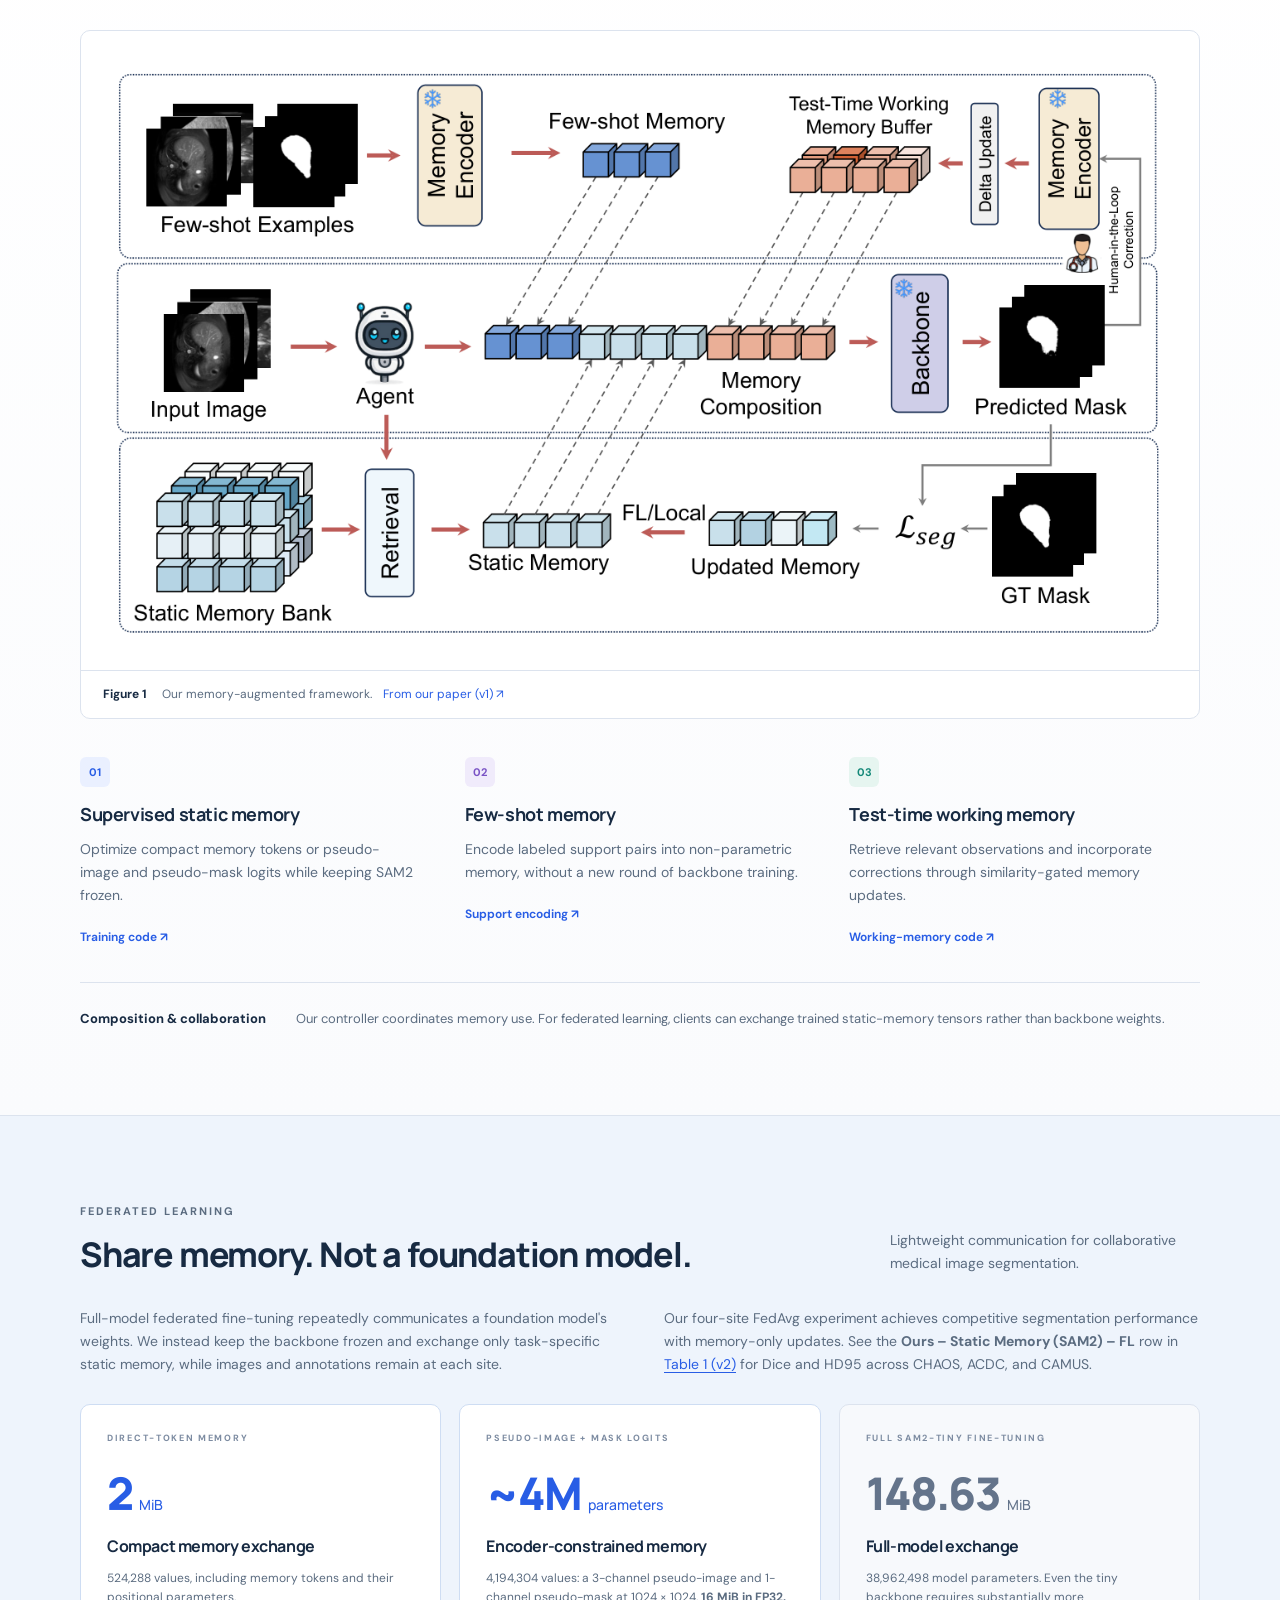
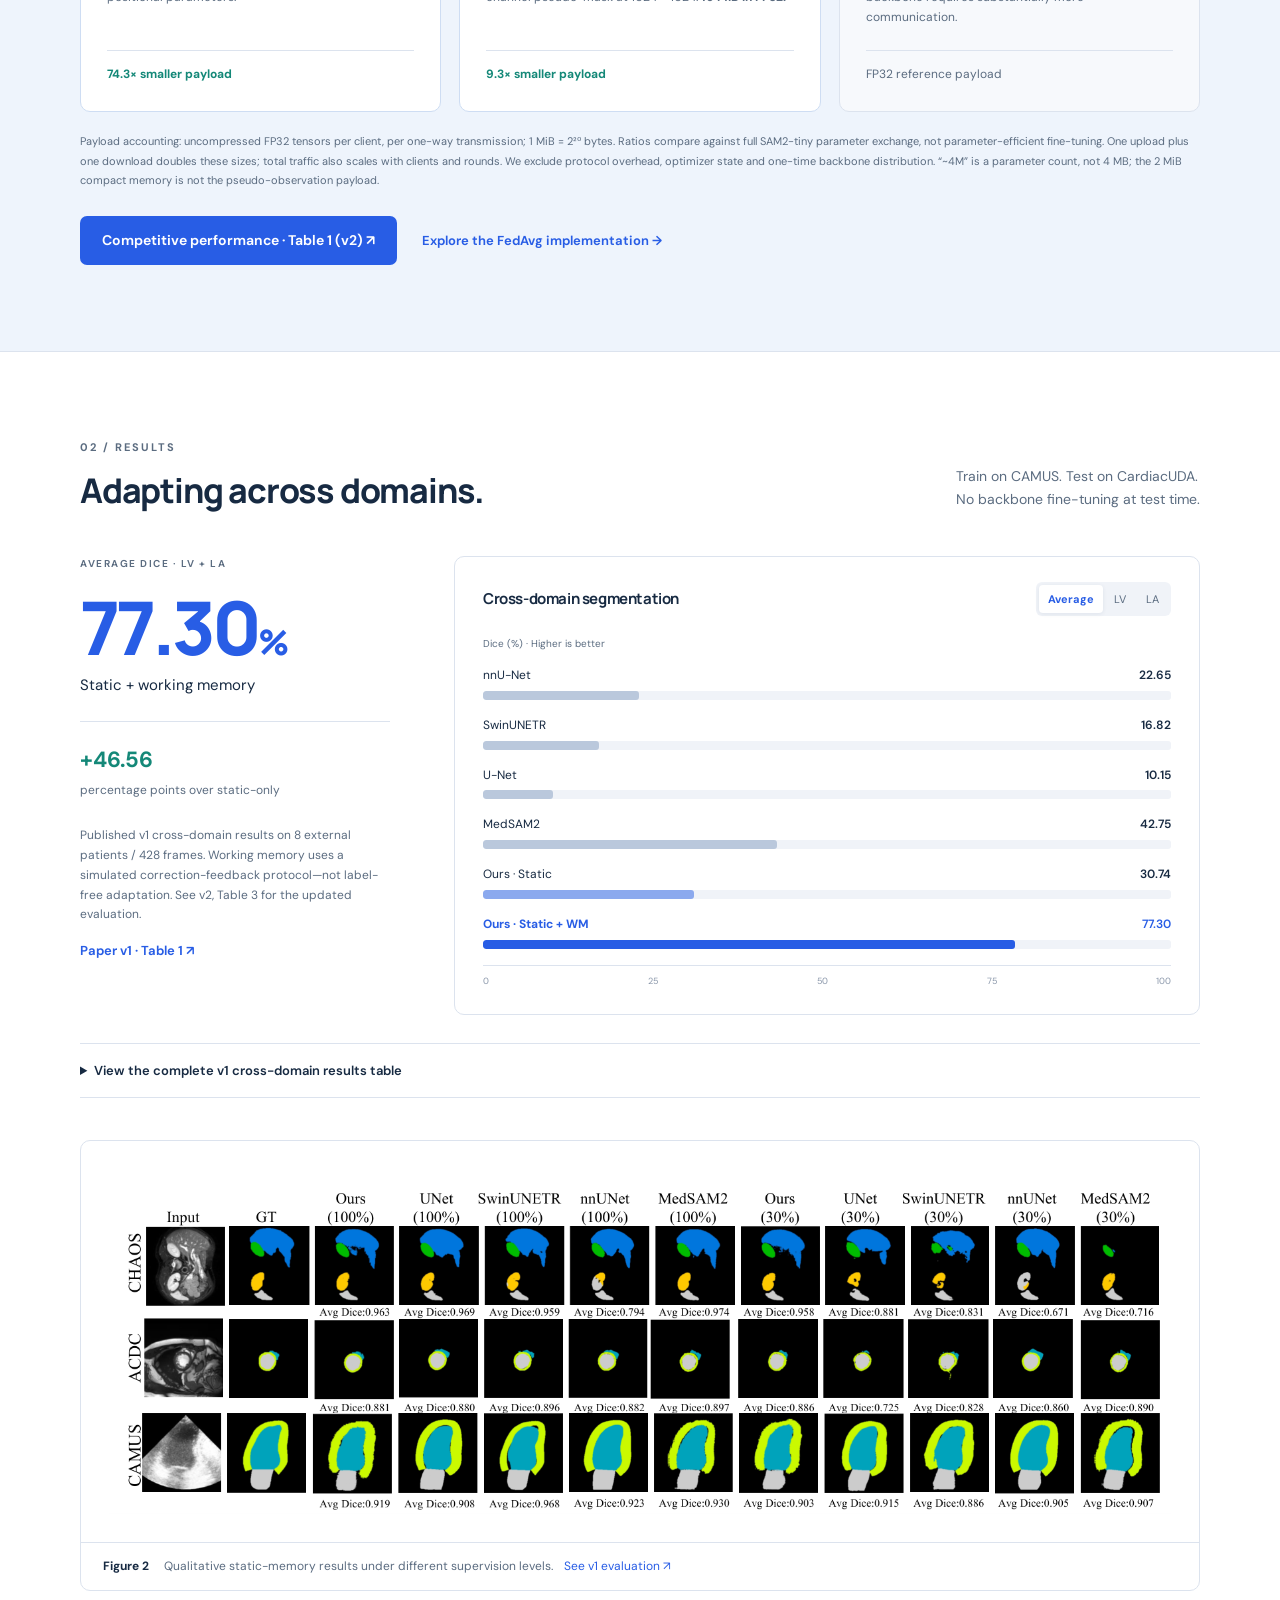
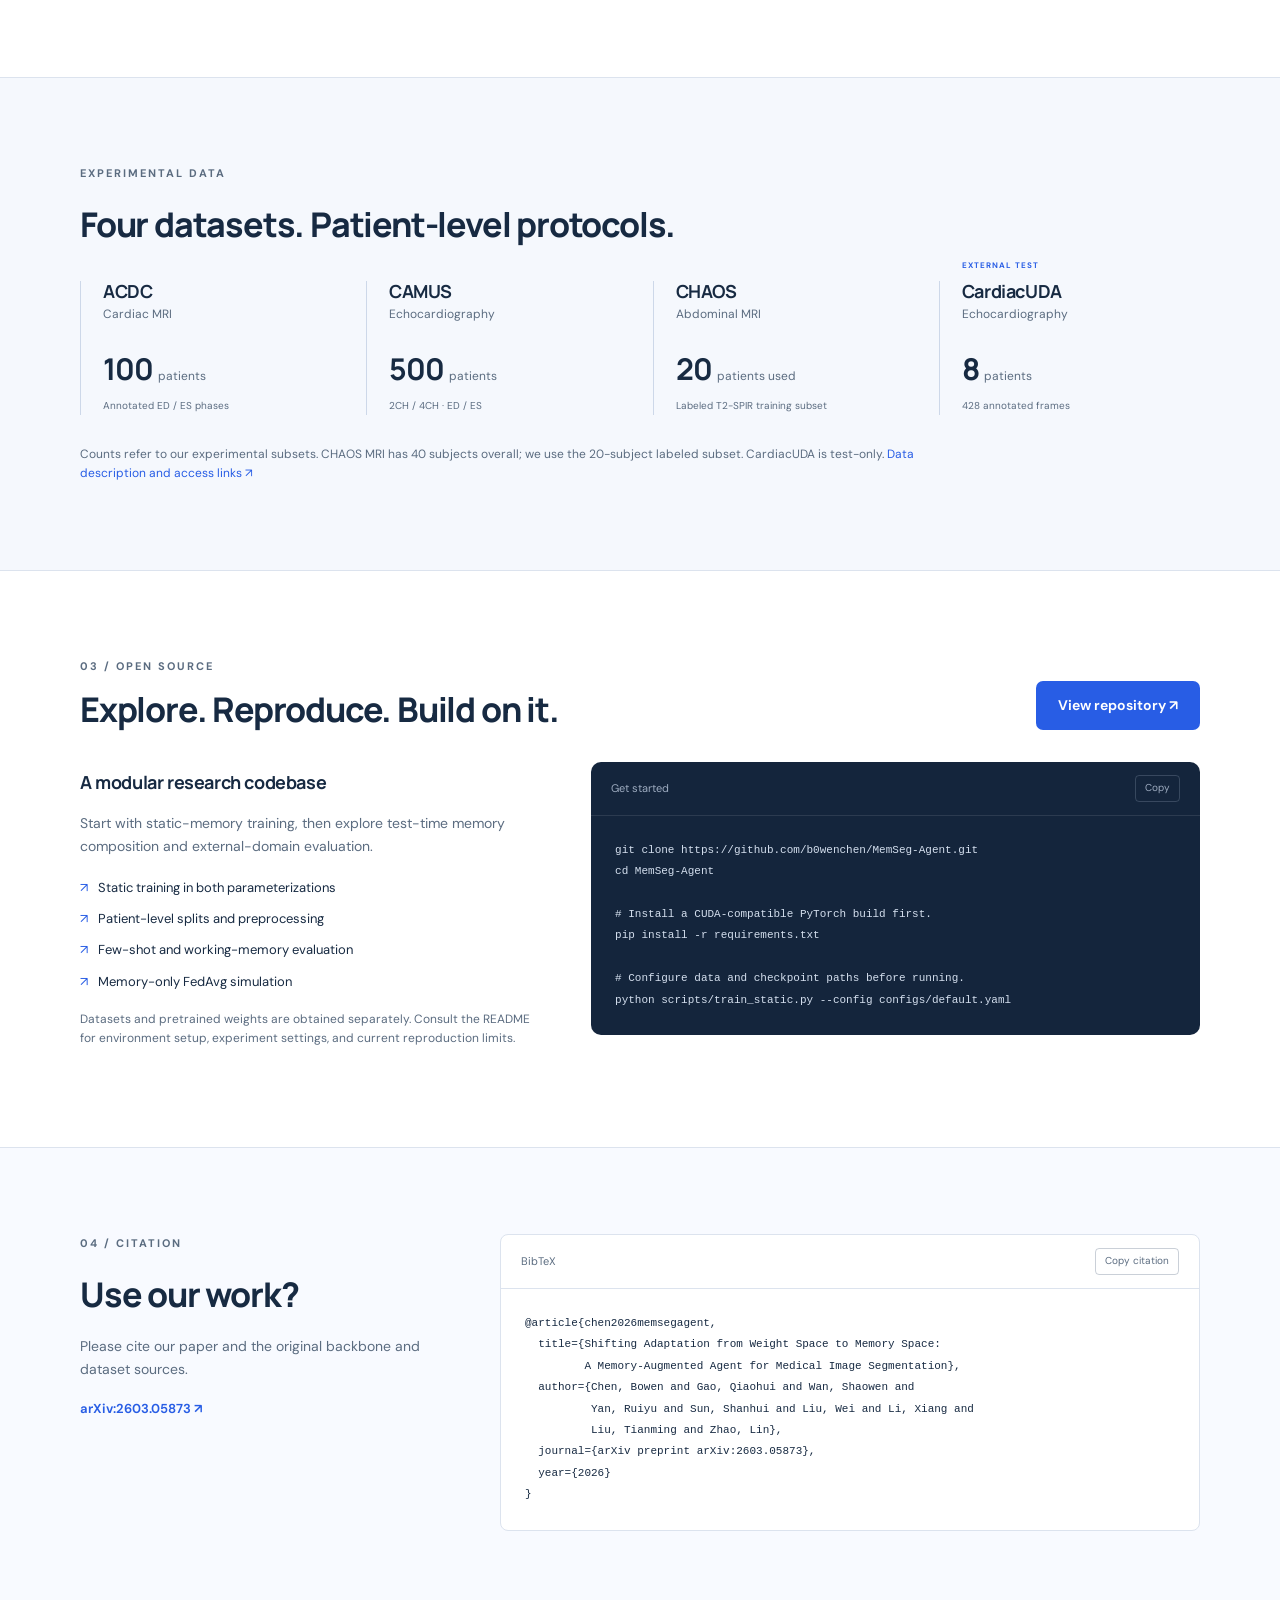
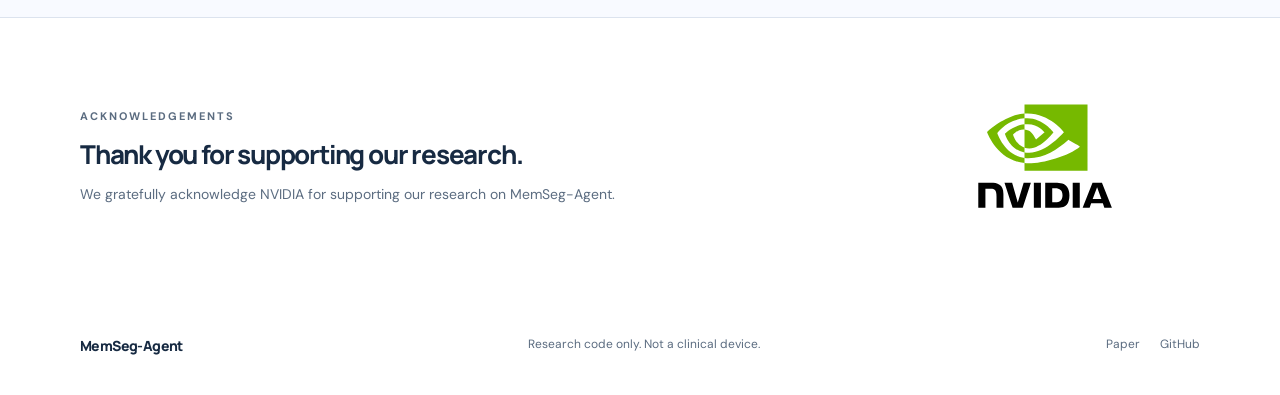
==== commit a2cc4f63: "Update project page authors and citation for arXiv v2" ====
--- a/docs/index.html
+++ b/docs/index.html
@@ -27,12 +27,12 @@
   </header>
   <main id="main">
     <section class="hero container">
-      <div class="eyebrow"><span class="status-dot"></span> RESEARCH PROJECT <span class="eyebrow-divider">/</span> arXiv · March 2026</div>
+      <div class="eyebrow"><span class="status-dot"></span> RESEARCH PROJECT <span class="eyebrow-divider">/</span> arXiv v2 · October 2026</div>
       <p class="project-name">MemSeg-Agent</p>
       <h1>Shifting Adaptation from<br><span class="muted-title">Weight Space</span> to <span class="accent">Memory Space</span></h1>
       <p class="subtitle">A Memory-Augmented Agent for Medical Image Segmentation</p>
       <p class="hero-description">We keep the segmentation backbone frozen and adapt through memory—bringing supervised learning, few-shot support, and test-time corrections into one framework.</p>
-      <p class="authors">Bowen Chen · Qiaohui Gao · Shaowen Wan · Shanhui Sun<br>Wei Liu · Xiang Li · Tianming Liu · Lin Zhao</p>
+      <p class="authors">Bowen Chen · Qiaohui Gao · Shaowen Wan · Ruiyu Yan<br>Shanhui Sun · Wei Liu · Xiang Li · Tianming Liu · Lin Zhao</p>
       <a class="affiliations" href="https://arxiv.org/abs/2603.05873">Author affiliations and paper details <span aria-hidden="true">↗</span></a>
       <div class="actions"><a class="button primary" href="https://arxiv.org/abs/2603.05873"><span aria-hidden="true">↗</span> Read the paper</a><a class="button secondary" href="https://github.com/b0wenchen/MemSeg-Agent"><svg aria-hidden="true" viewBox="0 0 24 24"><path d="m8 7-5 5 5 5m8-10 5 5-5 5m-3-13-2 16"/></svg> Explore the code</a></div>
       <div class="hero-diagram" role="img" aria-label="Static, few-shot and working memory condition a frozen SAM2 backbone to produce segmentation predictions.">
@@ -43,11 +43,11 @@
     </section>
     <section class="intro section container" id="overview">
       <div><p class="eyebrow">THE IDEA</p><h2>Update what the model remembers.<br>Not its weights.</h2></div>
-      <div class="intro-copy"><p>Medical images change across scanners, institutions, and patient populations. Repeatedly fine-tuning a large model is not always practical.</p><p>Our framework shifts adaptation into memory. Learned static priors provide a starting point; labeled examples and corrected observations supply additional context as the task or domain changes.</p><a class="text-link" href="https://arxiv.org/html/2603.05873v1#S3">Explore the methodology <span aria-hidden="true">→</span></a></div>
+      <div class="intro-copy"><p>Medical images change across scanners, institutions, and patient populations. Repeatedly fine-tuning a large model is not always practical.</p><p>Our framework shifts adaptation into memory. Learned static priors provide a starting point; labeled examples and corrected observations supply additional context as the task or domain changes.</p><a class="text-link" href="https://arxiv.org/html/2603.05873v2#S3">Explore the methodology <span aria-hidden="true">→</span></a></div>
     </section>
     <section class="section method-section" id="method">
       <div class="container"><div class="section-heading"><div><p class="eyebrow">01 / METHOD</p><h2>One backbone. Three kinds of memory.</h2></div><p>Adaptation lives in the priors that condition the model.</p></div>
-        <figure class="paper-figure"><a href="assets/framework.png" aria-label="Open the full-resolution framework figure"><img src="assets/framework.png" alt="MemSeg-Agent framework from the paper: static, few-shot and test-time working memories compose around a frozen segmentation backbone." width="1600" loading="lazy"></a><figcaption><span>Figure 1</span> Our memory-augmented framework. <a href="https://arxiv.org/html/2603.05873v1#S3">From our paper ↗</a></figcaption></figure>
+        <figure class="paper-figure"><a href="assets/framework.png" aria-label="Open the full-resolution framework figure"><img src="assets/framework.png" alt="MemSeg-Agent framework from the paper: static, few-shot and test-time working memories compose around a frozen segmentation backbone." width="1600" loading="lazy"></a><figcaption><span>Figure 1</span> Our memory-augmented framework. <a href="https://arxiv.org/html/2603.05873v1#S3">From our paper (v1) ↗</a></figcaption></figure>
         <div class="module-grid"><article><span class="module-number blue">01</span><h3>Supervised static memory</h3><p>Optimize compact memory tokens or pseudo-image and pseudo-mask logits while keeping SAM2 frozen.</p><a href="https://github.com/b0wenchen/MemSeg-Agent/blob/main/scripts/train_static.py">Training code ↗</a></article><article><span class="module-number violet">02</span><h3>Few-shot memory</h3><p>Encode labeled support pairs into non-parametric memory, without a new round of backbone training.</p><a href="https://github.com/b0wenchen/MemSeg-Agent/blob/main/src/memseg_agent/fewshot.py">Support encoding ↗</a></article><article><span class="module-number teal">03</span><h3>Test-time working memory</h3><p>Retrieve relevant observations and incorporate corrections through similarity-gated memory updates.</p><a href="https://github.com/b0wenchen/MemSeg-Agent/blob/main/src/memseg_agent/working_memory.py">Working-memory code ↗</a></article></div>
         <div class="method-note"><strong>Composition &amp; collaboration</strong><p>Our controller coordinates memory use. For federated learning, clients can exchange trained static-memory tensors rather than backbone weights.</p></div>
       </div>
@@ -55,22 +55,22 @@
     <section class="section federated-section" id="federated">
       <div class="container">
         <div class="section-heading"><div><p class="eyebrow">FEDERATED LEARNING</p><h2>Share memory. Not a foundation model.</h2></div><p>Lightweight communication for collaborative medical image segmentation.</p></div>
-        <div class="fl-intro"><p>Full-model federated fine-tuning repeatedly communicates a foundation model's weights. We instead keep the backbone frozen and exchange only task-specific static memory, while images and annotations remain at each site.</p><p>Our four-site FedAvg experiment achieves competitive segmentation performance with memory-only updates. See the <strong>Ours – Static Memory – FL</strong> row in <a href="https://arxiv.org/html/2603.05873v1#S4.T2">Table 2</a> for Dice and HD95 across CHAOS, ACDC, and CAMUS.</p></div>
+        <div class="fl-intro"><p>Full-model federated fine-tuning repeatedly communicates a foundation model's weights. We instead keep the backbone frozen and exchange only task-specific static memory, while images and annotations remain at each site.</p><p>Our four-site FedAvg experiment achieves competitive segmentation performance with memory-only updates. See the <strong>Ours – Static Memory (SAM2) – FL</strong> row in <a href="https://arxiv.org/html/2603.05873v2#S4.T1">Table 1 (v2)</a> for Dice and HD95 across CHAOS, ACDC, and CAMUS.</p></div>
         <div class="fl-payloads">
           <article class="fl-payload"><span class="tiny-label">DIRECT-TOKEN MEMORY</span><div class="fl-size">2 <span>MiB</span></div><h3>Compact memory exchange</h3><p>524,288 values, including memory tokens and their positional parameters.</p><strong class="fl-reduction">74.3× smaller payload</strong></article>
           <article class="fl-payload"><span class="tiny-label">PSEUDO-IMAGE + MASK LOGITS</span><div class="fl-size">~4M <span>parameters</span></div><h3>Encoder-constrained memory</h3><p>4,194,304 values: a 3-channel pseudo-image and 1-channel pseudo-mask at 1024 × 1024. <strong>16 MiB in FP32.</strong></p><strong class="fl-reduction">9.3× smaller payload</strong></article>
           <article class="fl-payload fl-baseline"><span class="tiny-label">FULL SAM2-TINY FINE-TUNING</span><div class="fl-size">148.63 <span>MiB</span></div><h3>Full-model exchange</h3><p>38,962,498 model parameters. Even the tiny backbone requires substantially more communication.</p><span class="fl-reference">FP32 reference payload</span></article>
         </div>
         <p class="fl-footnote">Payload accounting: uncompressed FP32 tensors per client, per one-way transmission; 1 MiB = 2²⁰ bytes. Ratios compare against full SAM2-tiny parameter exchange, not parameter-efficient fine-tuning. One upload plus one download doubles these sizes; total traffic also scales with clients and rounds. We exclude protocol overhead, optimizer state and one-time backbone distribution. “~4M” is a parameter count, not 4 MB; the 2 MiB compact memory is not the pseudo-observation payload.</p>
-        <div class="fl-links"><a class="button primary" href="https://arxiv.org/html/2603.05873v1#S4.T2">Competitive performance · Table 2 ↗</a><a class="text-link" href="https://github.com/b0wenchen/MemSeg-Agent/blob/main/scripts/train_federated.py">Explore the FedAvg implementation →</a></div>
+        <div class="fl-links"><a class="button primary" href="https://arxiv.org/html/2603.05873v2#S4.T1">Competitive performance · Table 1 (v2) ↗</a><a class="text-link" href="https://github.com/b0wenchen/MemSeg-Agent/blob/main/scripts/train_federated.py">Explore the FedAvg implementation →</a></div>
       </div>
     </section>
     <section class="section container" id="results">
       <div class="section-heading"><div><p class="eyebrow">02 / RESULTS</p><h2>Adapting across domains.</h2></div><p>Train on CAMUS. Test on CardiacUDA.<br>No backbone fine-tuning at test time.</p></div>
-      <div class="results-layout"><div class="result-summary"><div class="stat-label">AVERAGE DICE · LV + LA</div><div class="big-stat">77.30<span>%</span></div><p class="stat-caption">Static + working memory</p><div class="gain">+46.56 <span>percentage points over static-only</span></div><p class="protocol-note">Published cross-domain results on 8 external patients / 428 frames. Working memory uses a simulated correction-feedback protocol—not label-free adaptation.</p><a class="text-link" href="https://arxiv.org/html/2603.05873v1#S4.T1">Paper · Table 1 ↗</a></div>
+      <div class="results-layout"><div class="result-summary"><div class="stat-label">AVERAGE DICE · LV + LA</div><div class="big-stat">77.30<span>%</span></div><p class="stat-caption">Static + working memory</p><div class="gain">+46.56 <span>percentage points over static-only</span></div><p class="protocol-note">Published v1 cross-domain results on 8 external patients / 428 frames. Working memory uses a simulated correction-feedback protocol—not label-free adaptation. See <a href="https://arxiv.org/html/2603.05873v2#S4.T3">v2, Table 3</a> for the updated evaluation.</p><a class="text-link" href="https://arxiv.org/html/2603.05873v1#S4.T1">Paper v1 · Table 1 ↗</a></div>
       <div class="chart-panel"><div class="chart-header"><h3>Cross-domain segmentation</h3><div class="metric-tabs" role="group" aria-label="Select Dice metric"><button class="selected" data-metric="avg" aria-pressed="true">Average</button><button data-metric="lv" aria-pressed="false">LV</button><button data-metric="la" aria-pressed="false">LA</button></div></div><p class="chart-axis">Dice (%) · Higher is better</p><div id="bars" aria-live="polite"></div><div class="chart-scale" aria-hidden="true"><span>0</span><span>25</span><span>50</span><span>75</span><span>100</span></div><noscript><p>Average Dice: nnU-Net 22.65%, SwinUNETR 16.82%, U-Net 10.15%, MedSAM2 42.75%, Ours (Static) 30.74%, Ours (Static + WM) 77.30%.</p></noscript></div></div>
-      <details class="results-table"><summary>View the complete cross-domain results table</summary><div class="table-scroll"><table><caption>Dice (%) from Table 1 of our paper.</caption><thead><tr><th scope="col">Method</th><th scope="col">LV</th><th scope="col">LA</th><th scope="col">Average</th></tr></thead><tbody><tr><th scope="row">nnU-Net</th><td>14.65</td><td>30.64</td><td>22.65</td></tr><tr><th scope="row">SwinUNETR</th><td>33.57</td><td>0.07</td><td>16.82</td></tr><tr><th scope="row">U-Net</th><td>20.30</td><td>0.03</td><td>10.15</td></tr><tr><th scope="row">MedSAM2</th><td>47.26</td><td>38.31</td><td>42.75</td></tr><tr><th scope="row">Ours (Static)</th><td>39.75</td><td>21.72</td><td>30.74</td></tr><tr class="ours"><th scope="row">Ours (Static + WM)</th><td>81.53</td><td>73.07</td><td>77.30</td></tr></tbody></table></div></details>
-      <figure class="paper-figure qualitative"><a href="assets/qualitative.png" aria-label="Open full-resolution qualitative results"><img src="assets/qualitative.png" alt="Published qualitative comparisons on CHAOS, ACDC and CAMUS under 100% and 30% supervision; method labels and Dice scores are included in the figure." loading="lazy" width="1600"></a><figcaption><span>Figure 2</span> Qualitative static-memory results under different supervision levels. <a href="https://arxiv.org/html/2603.05873v1#S4">See full evaluation ↗</a></figcaption></figure>
+      <details class="results-table"><summary>View the complete v1 cross-domain results table</summary><div class="table-scroll"><table><caption>Dice (%) from Table 1 of arXiv v1.</caption><thead><tr><th scope="col">Method</th><th scope="col">LV</th><th scope="col">LA</th><th scope="col">Average</th></tr></thead><tbody><tr><th scope="row">nnU-Net</th><td>14.65</td><td>30.64</td><td>22.65</td></tr><tr><th scope="row">SwinUNETR</th><td>33.57</td><td>0.07</td><td>16.82</td></tr><tr><th scope="row">U-Net</th><td>20.30</td><td>0.03</td><td>10.15</td></tr><tr><th scope="row">MedSAM2</th><td>47.26</td><td>38.31</td><td>42.75</td></tr><tr><th scope="row">Ours (Static)</th><td>39.75</td><td>21.72</td><td>30.74</td></tr><tr class="ours"><th scope="row">Ours (Static + WM)</th><td>81.53</td><td>73.07</td><td>77.30</td></tr></tbody></table></div></details>
+      <figure class="paper-figure qualitative"><a href="assets/qualitative.png" aria-label="Open full-resolution qualitative results"><img src="assets/qualitative.png" alt="Published qualitative comparisons on CHAOS, ACDC and CAMUS under 100% and 30% supervision; method labels and Dice scores are included in the figure." loading="lazy" width="1600"></a><figcaption><span>Figure 2</span> Qualitative static-memory results under different supervision levels. <a href="https://arxiv.org/html/2603.05873v1#S4">See v1 evaluation ↗</a></figcaption></figure>
     </section>
     <section class="data-section section"><div class="container"><p class="eyebrow">EXPERIMENTAL DATA</p><h2>Four datasets. Patient-level protocols.</h2><div class="dataset-grid"><div><h3>ACDC</h3><p>Cardiac MRI</p><strong>100 <span>patients</span></strong><small>Annotated ED / ES phases</small></div><div><h3>CAMUS</h3><p>Echocardiography</p><strong>500 <span>patients</span></strong><small>2CH / 4CH · ED / ES</small></div><div><h3>CHAOS</h3><p>Abdominal MRI</p><strong>20 <span>patients used</span></strong><small>Labeled T2-SPIR training subset</small></div><div><span class="external-tag">EXTERNAL TEST</span><h3>CardiacUDA</h3><p>Echocardiography</p><strong>8 <span>patients</span></strong><small>428 annotated frames</small></div></div><p class="data-note">Counts refer to our experimental subsets. CHAOS MRI has 40 subjects overall; we use the 20-subject labeled subset. CardiacUDA is test-only. <a href="https://github.com/b0wenchen/MemSeg-Agent#data-description">Data description and access links ↗</a></p></div></section>
     <section class="section container" id="code"><div class="section-heading"><div><p class="eyebrow">03 / OPEN SOURCE</p><h2>Explore. Reproduce. Build on it.</h2></div><a class="button primary" href="https://github.com/b0wenchen/MemSeg-Agent">View repository ↗</a></div><div class="code-layout"><div><h3>A modular research codebase</h3><p>Start with static-memory training, then explore test-time memory composition and external-domain evaluation.</p><ul class="check-list"><li>Static training in both parameterizations</li><li>Patient-level splits and preprocessing</li><li>Few-shot and working-memory evaluation</li><li>Memory-only FedAvg simulation</li></ul><p class="small-note">Datasets and pretrained weights are obtained separately. Consult the README for environment setup, experiment settings, and current reproduction limits.</p></div><div class="terminal"><div class="terminal-top"><span>Get started</span><button class="copy-button" data-copy="install-code">Copy</button></div><pre><code id="install-code">git clone https://github.com/b0wenchen/MemSeg-Agent.git
@@ -85,7 +85,7 @@
   title={Shifting Adaptation from Weight Space to Memory Space:
          A Memory-Augmented Agent for Medical Image Segmentation},
   author={Chen, Bowen and Gao, Qiaohui and Wan, Shaowen and
-          Sun, Shanhui and Liu, Wei and Li, Xiang and
+          Yan, Ruiyu and Sun, Shanhui and Liu, Wei and Li, Xiang and
           Liu, Tianming and Zhao, Lin},
   journal={arXiv preprint arXiv:2603.05873},
   year={2026}
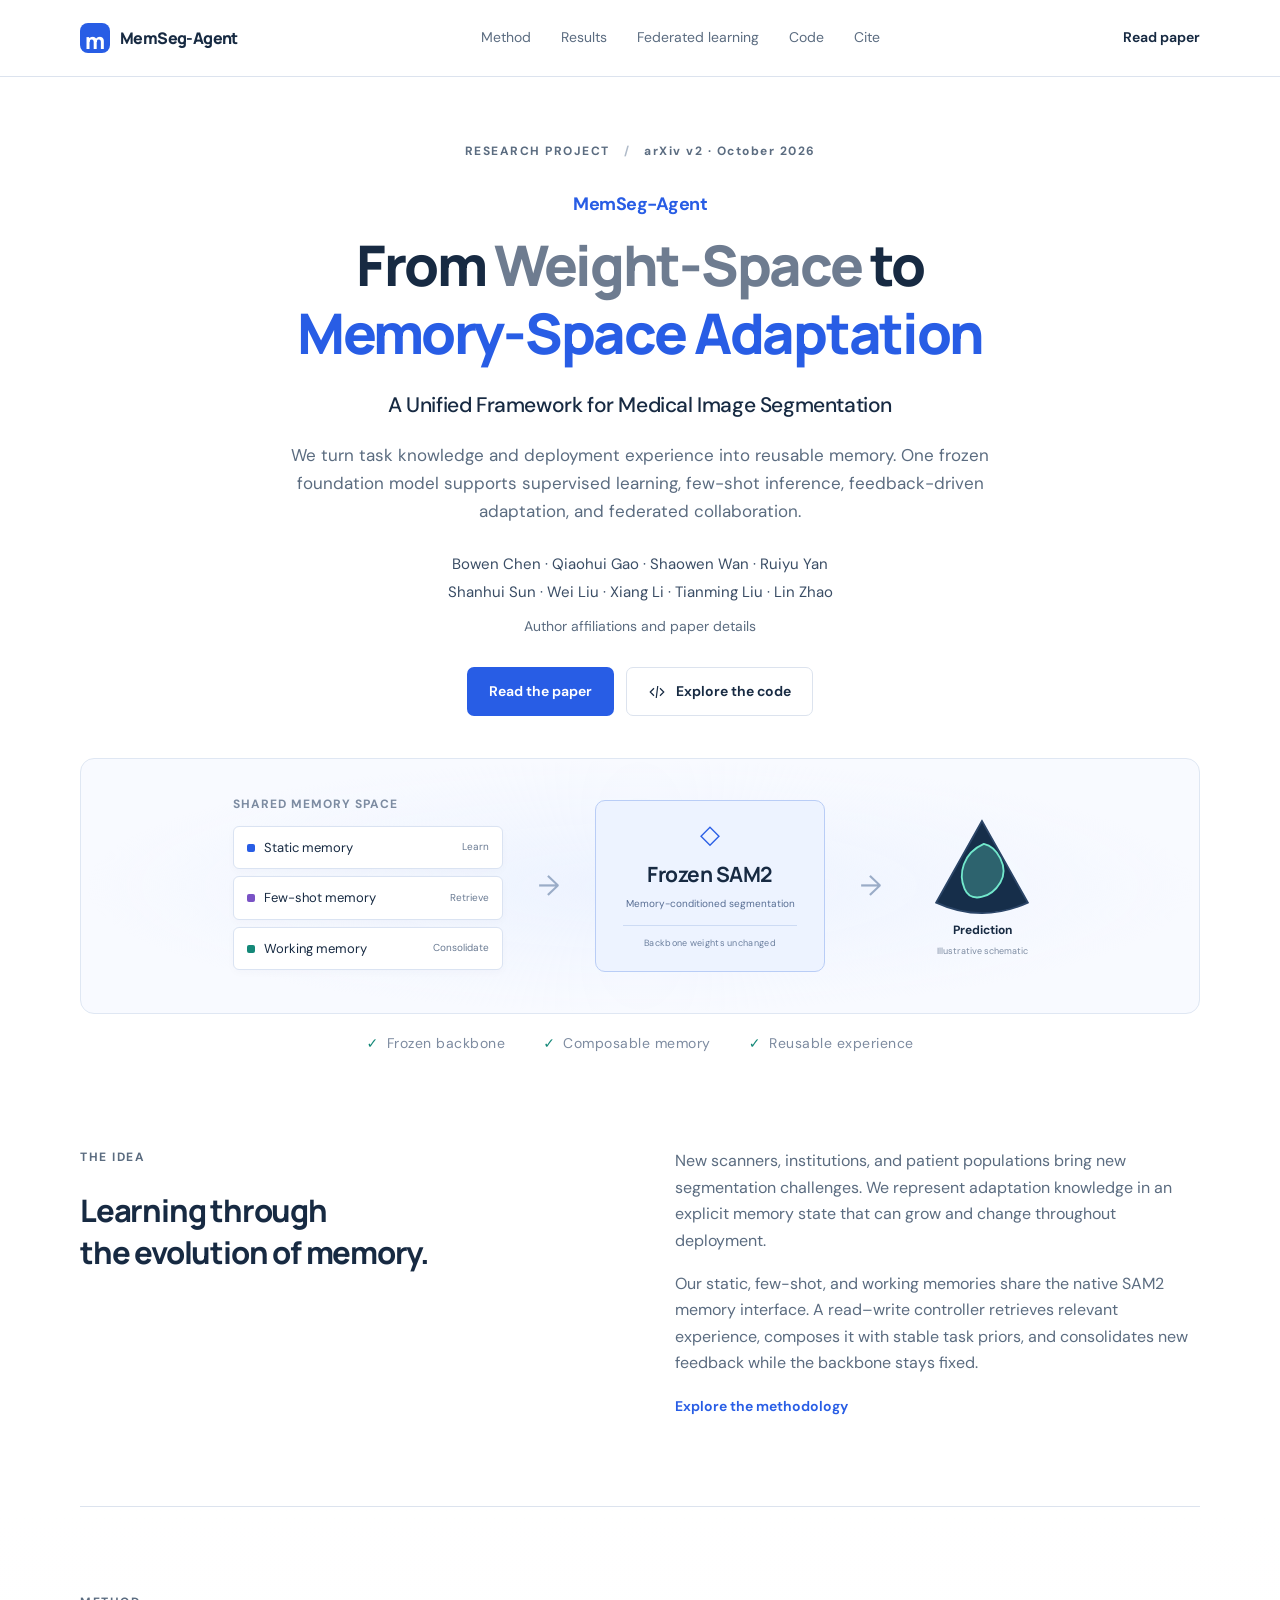
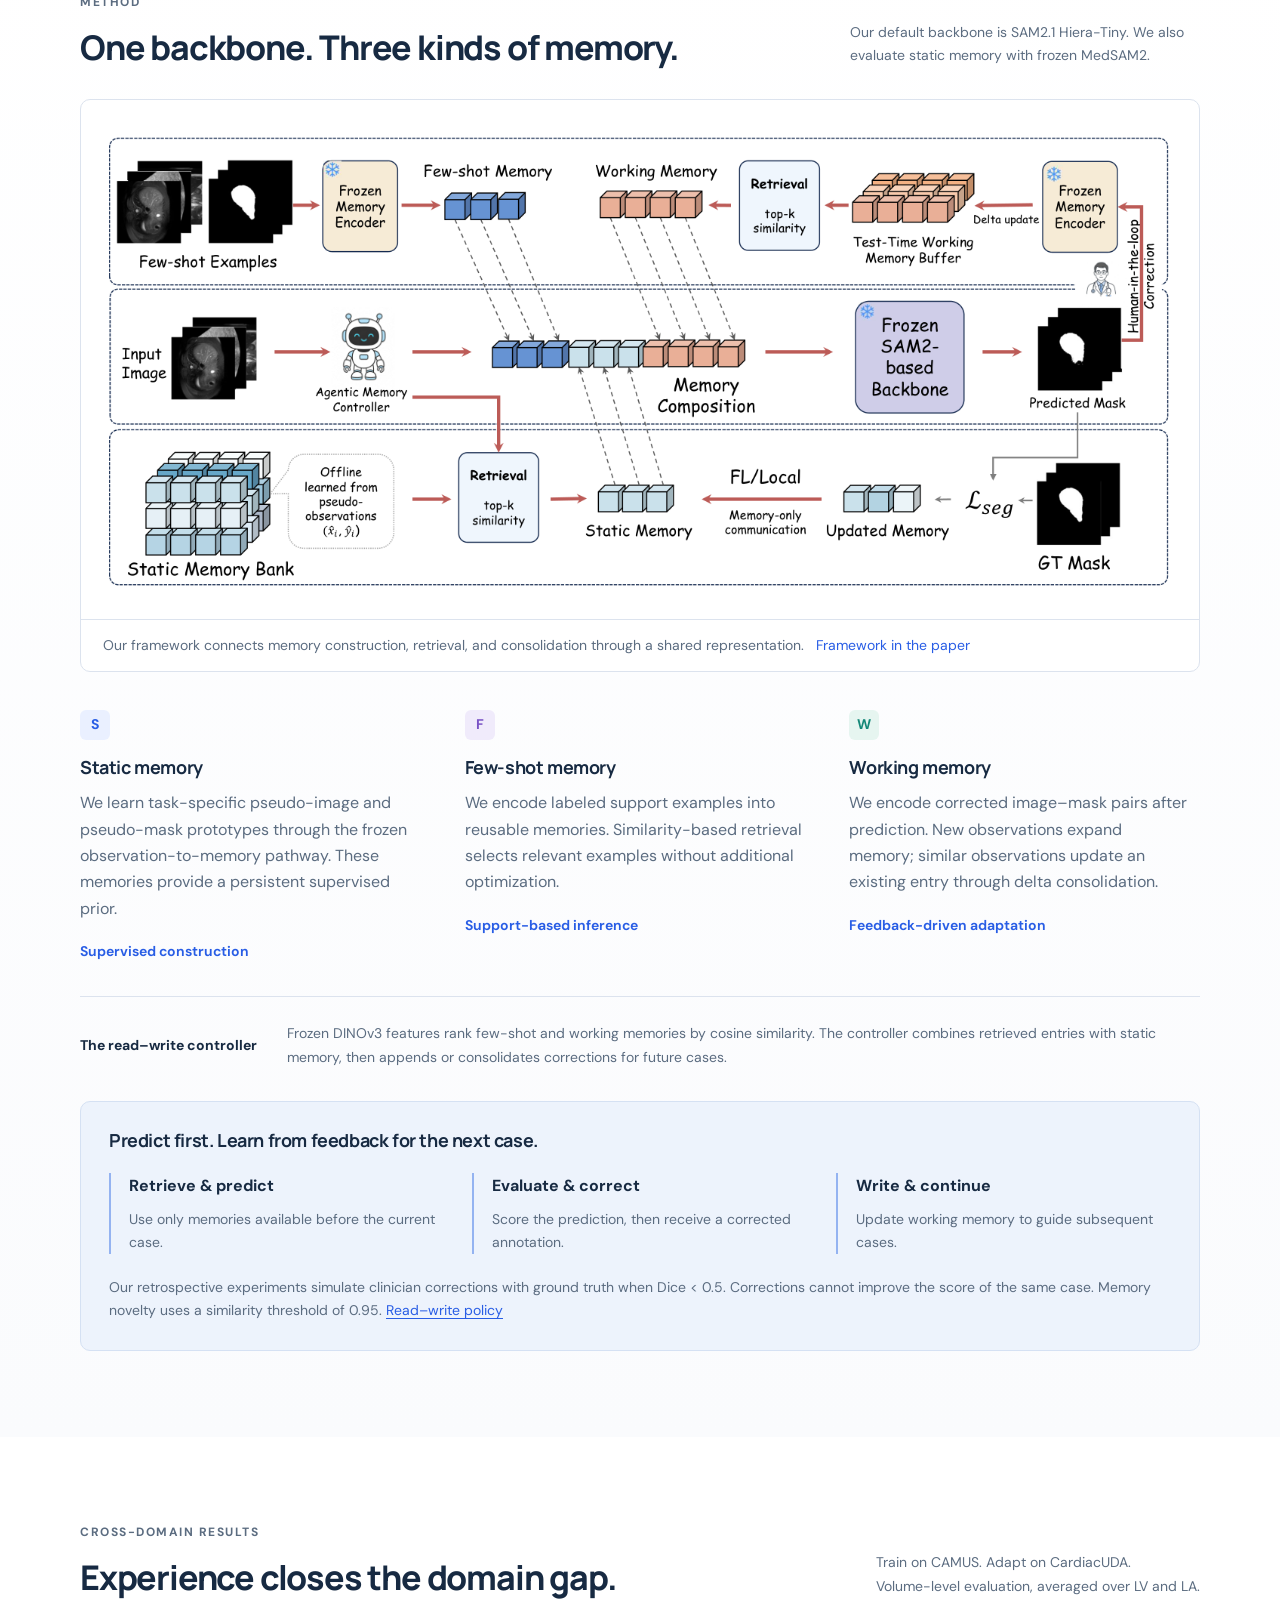
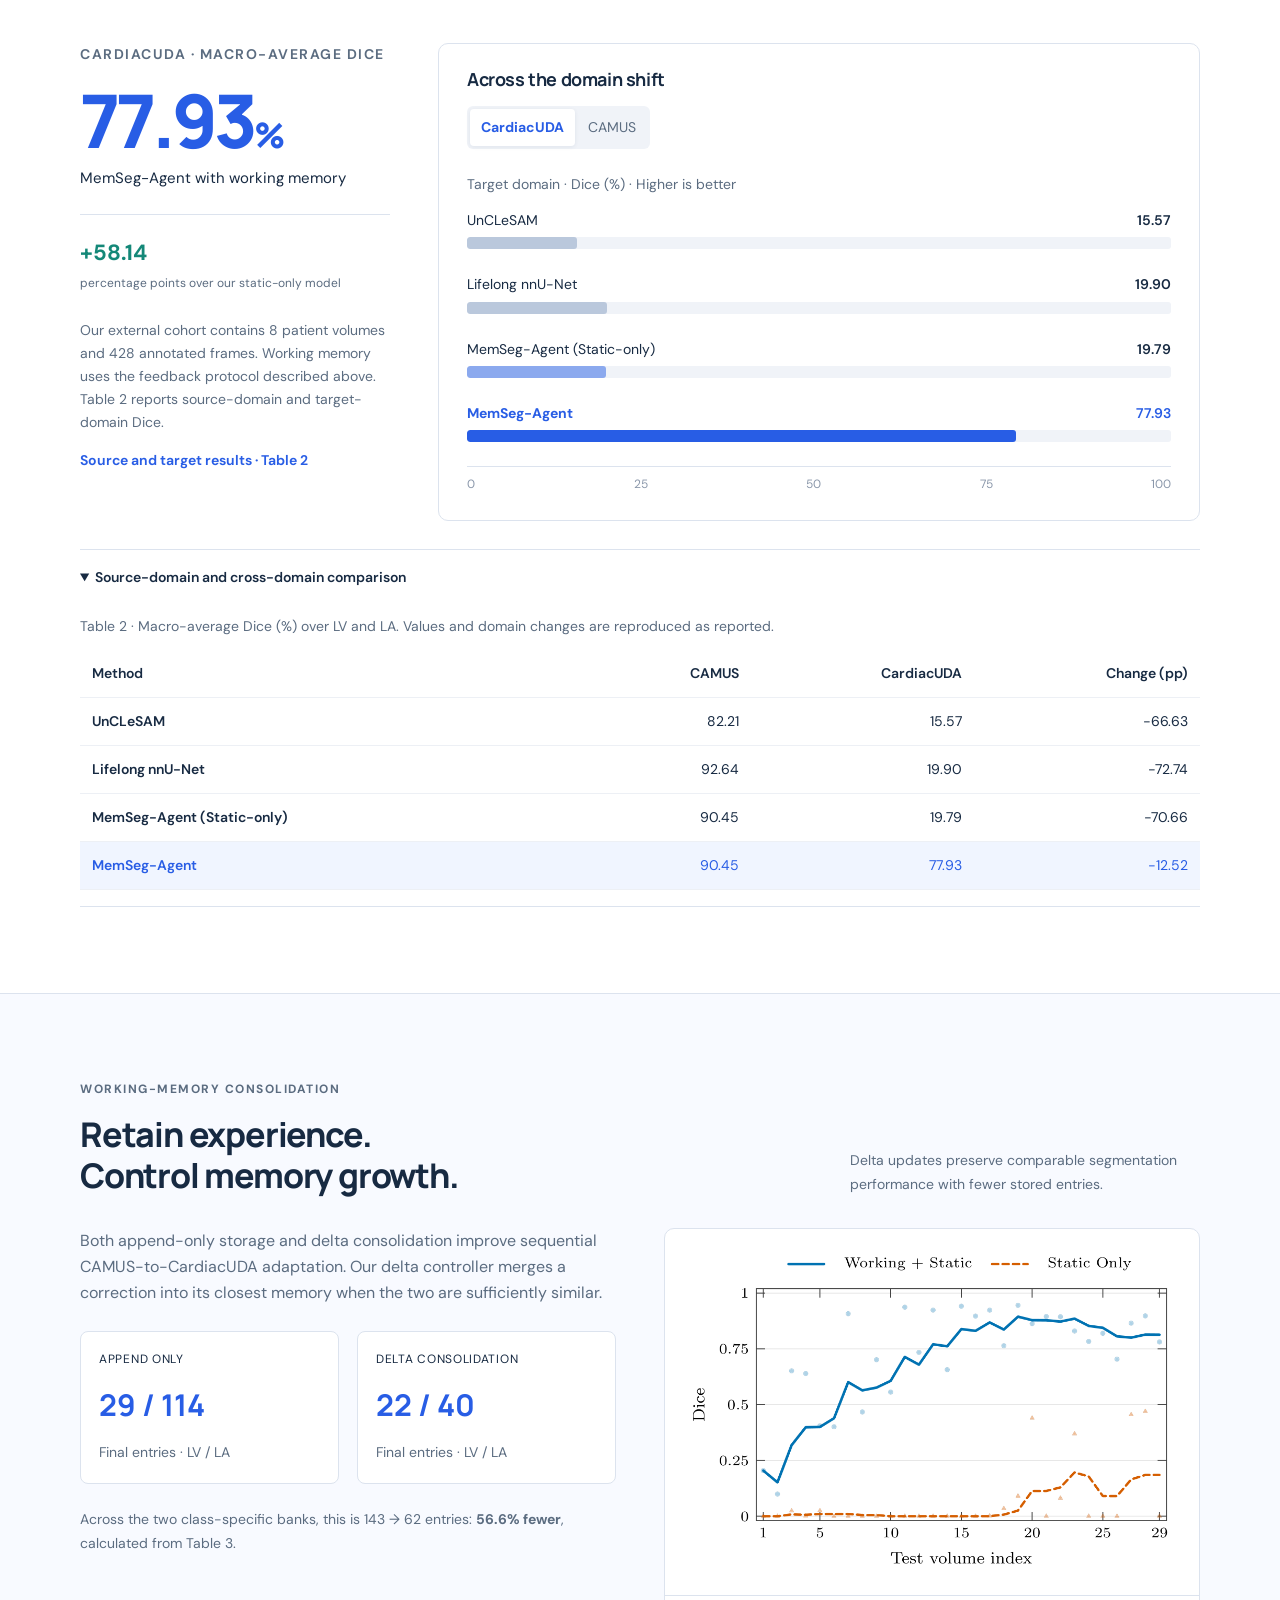
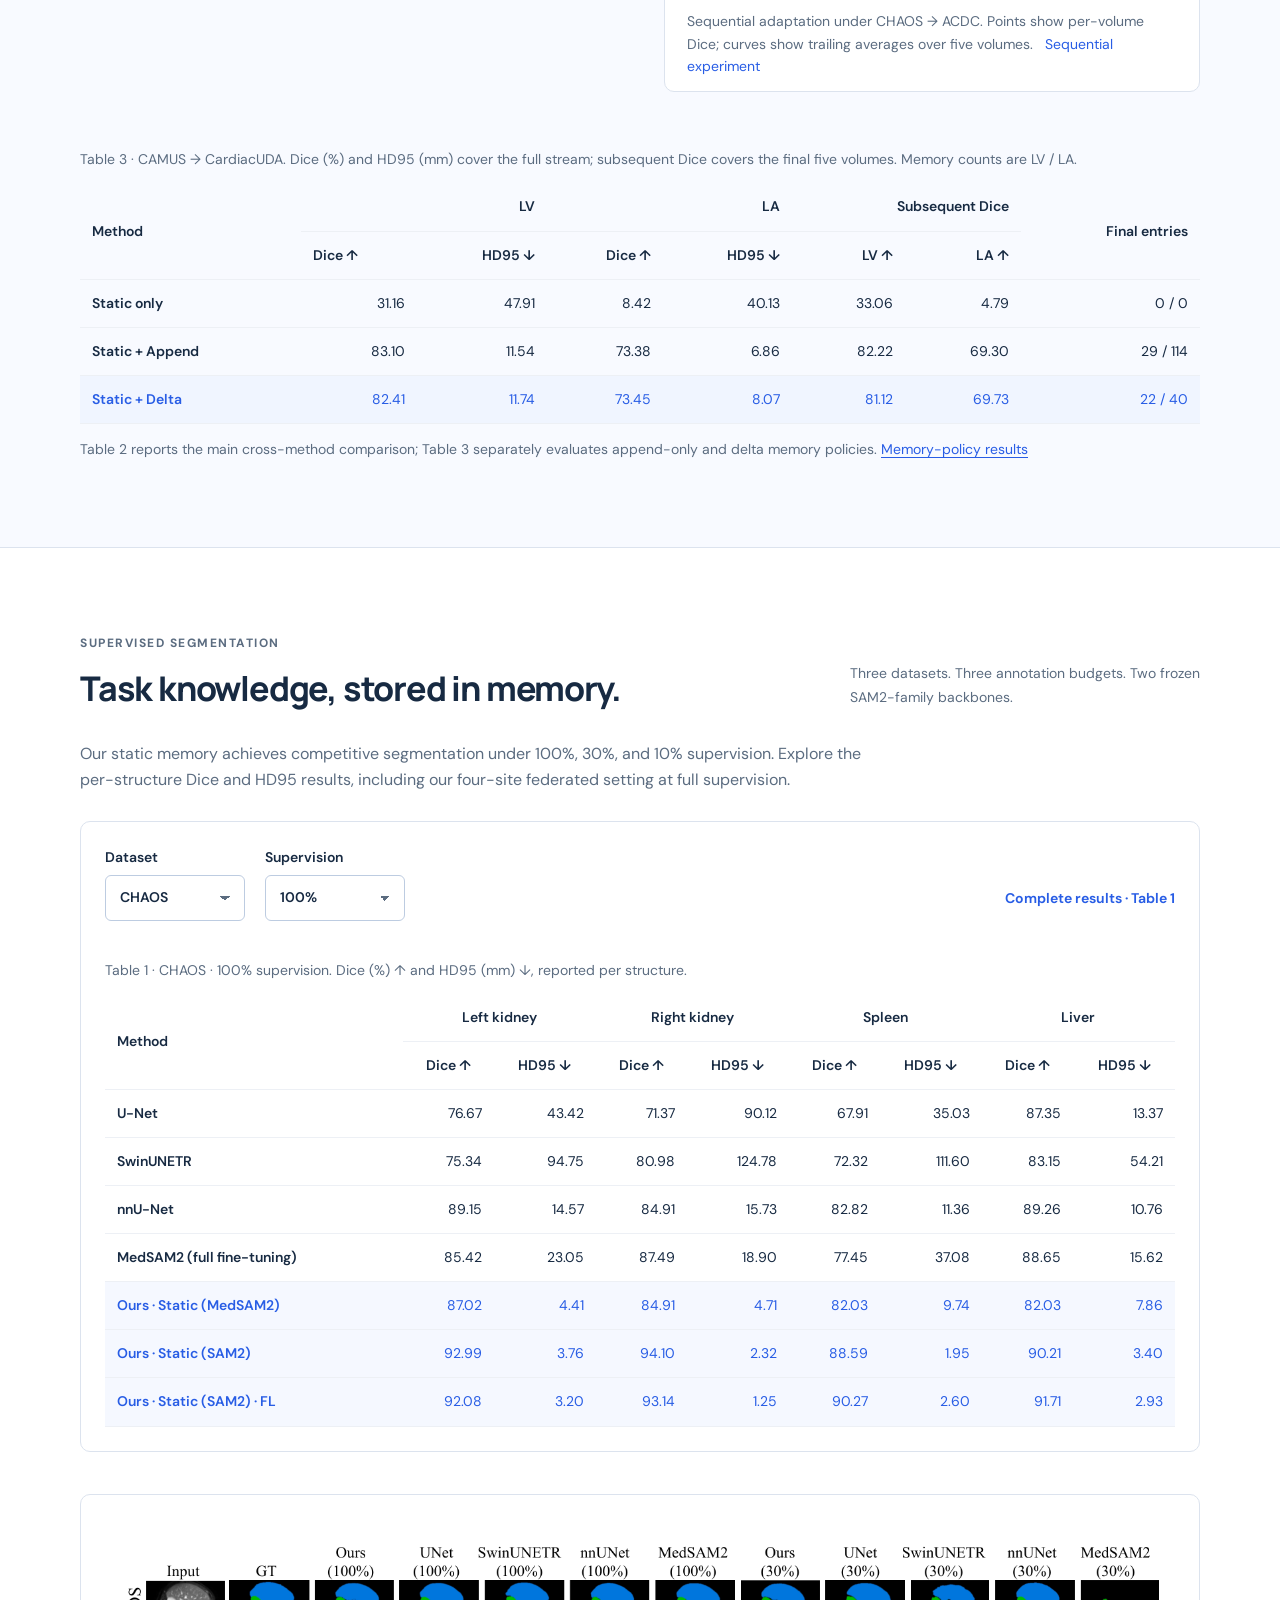
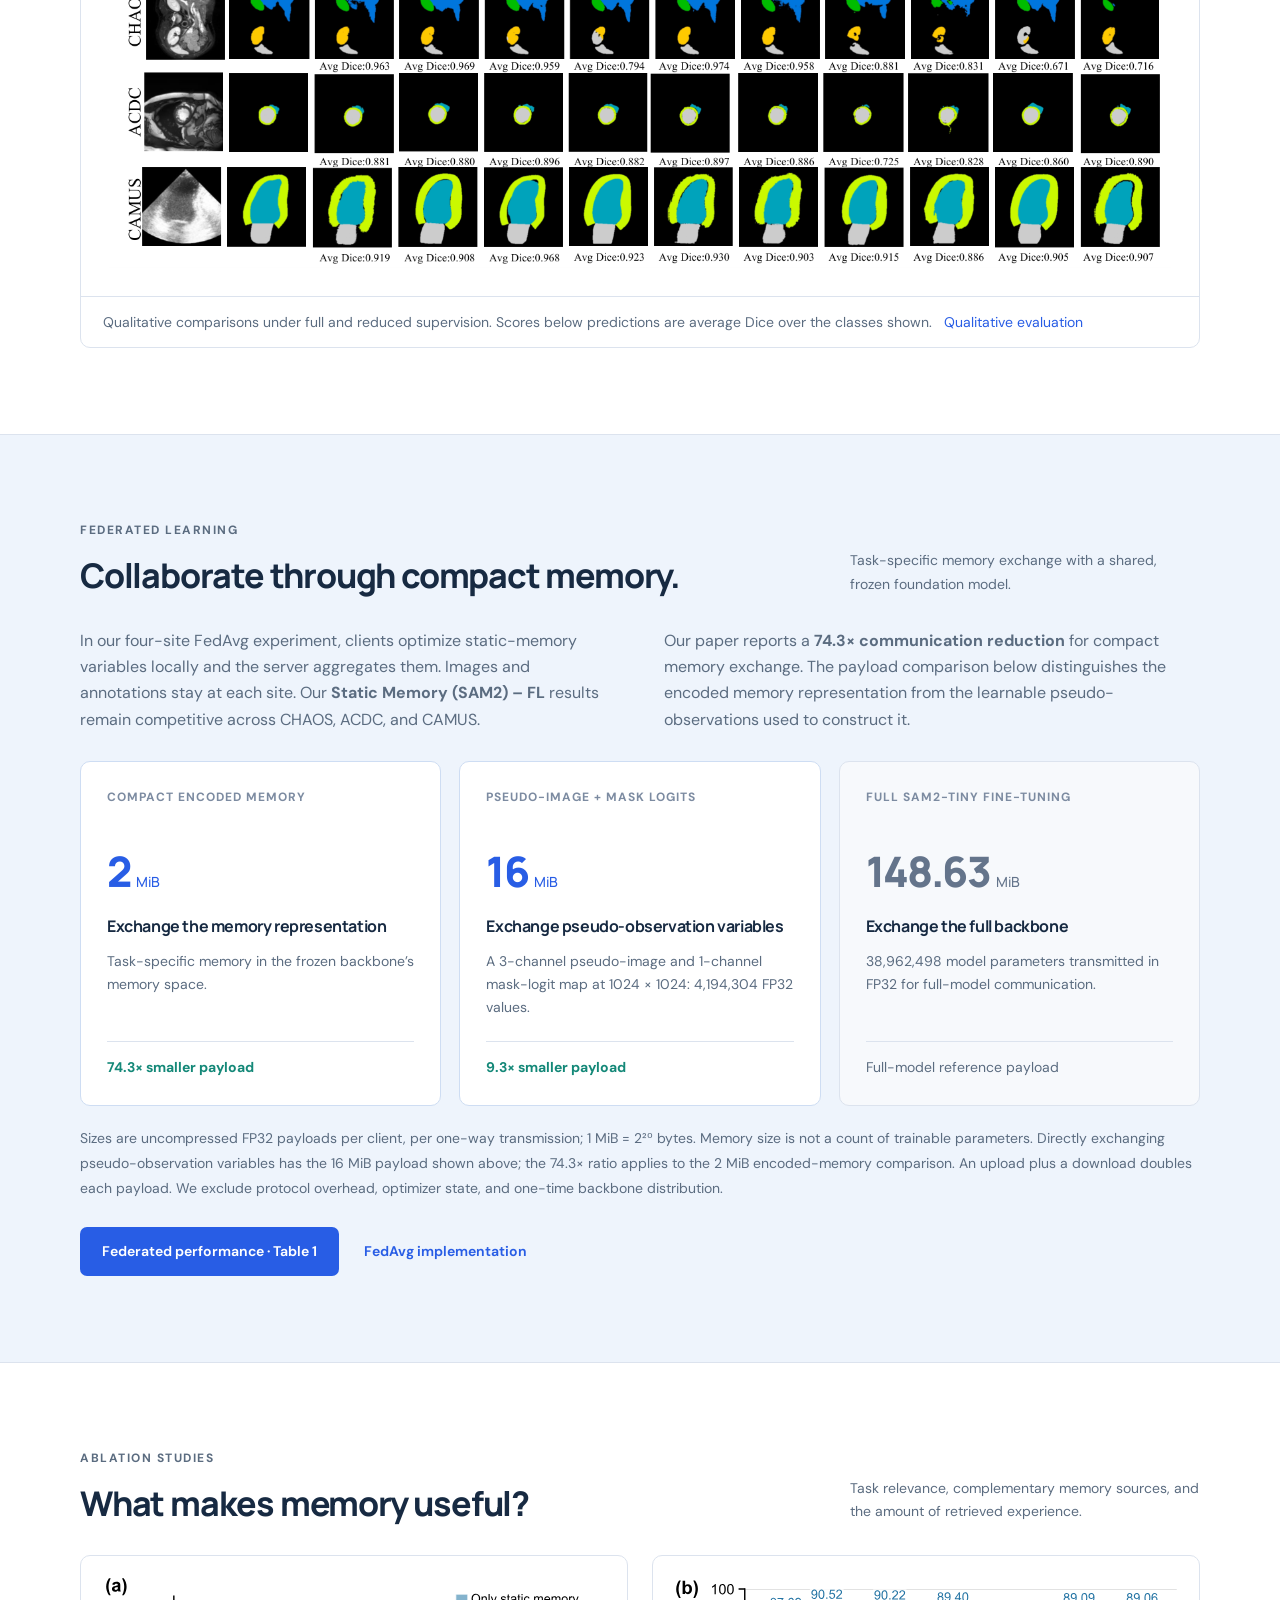
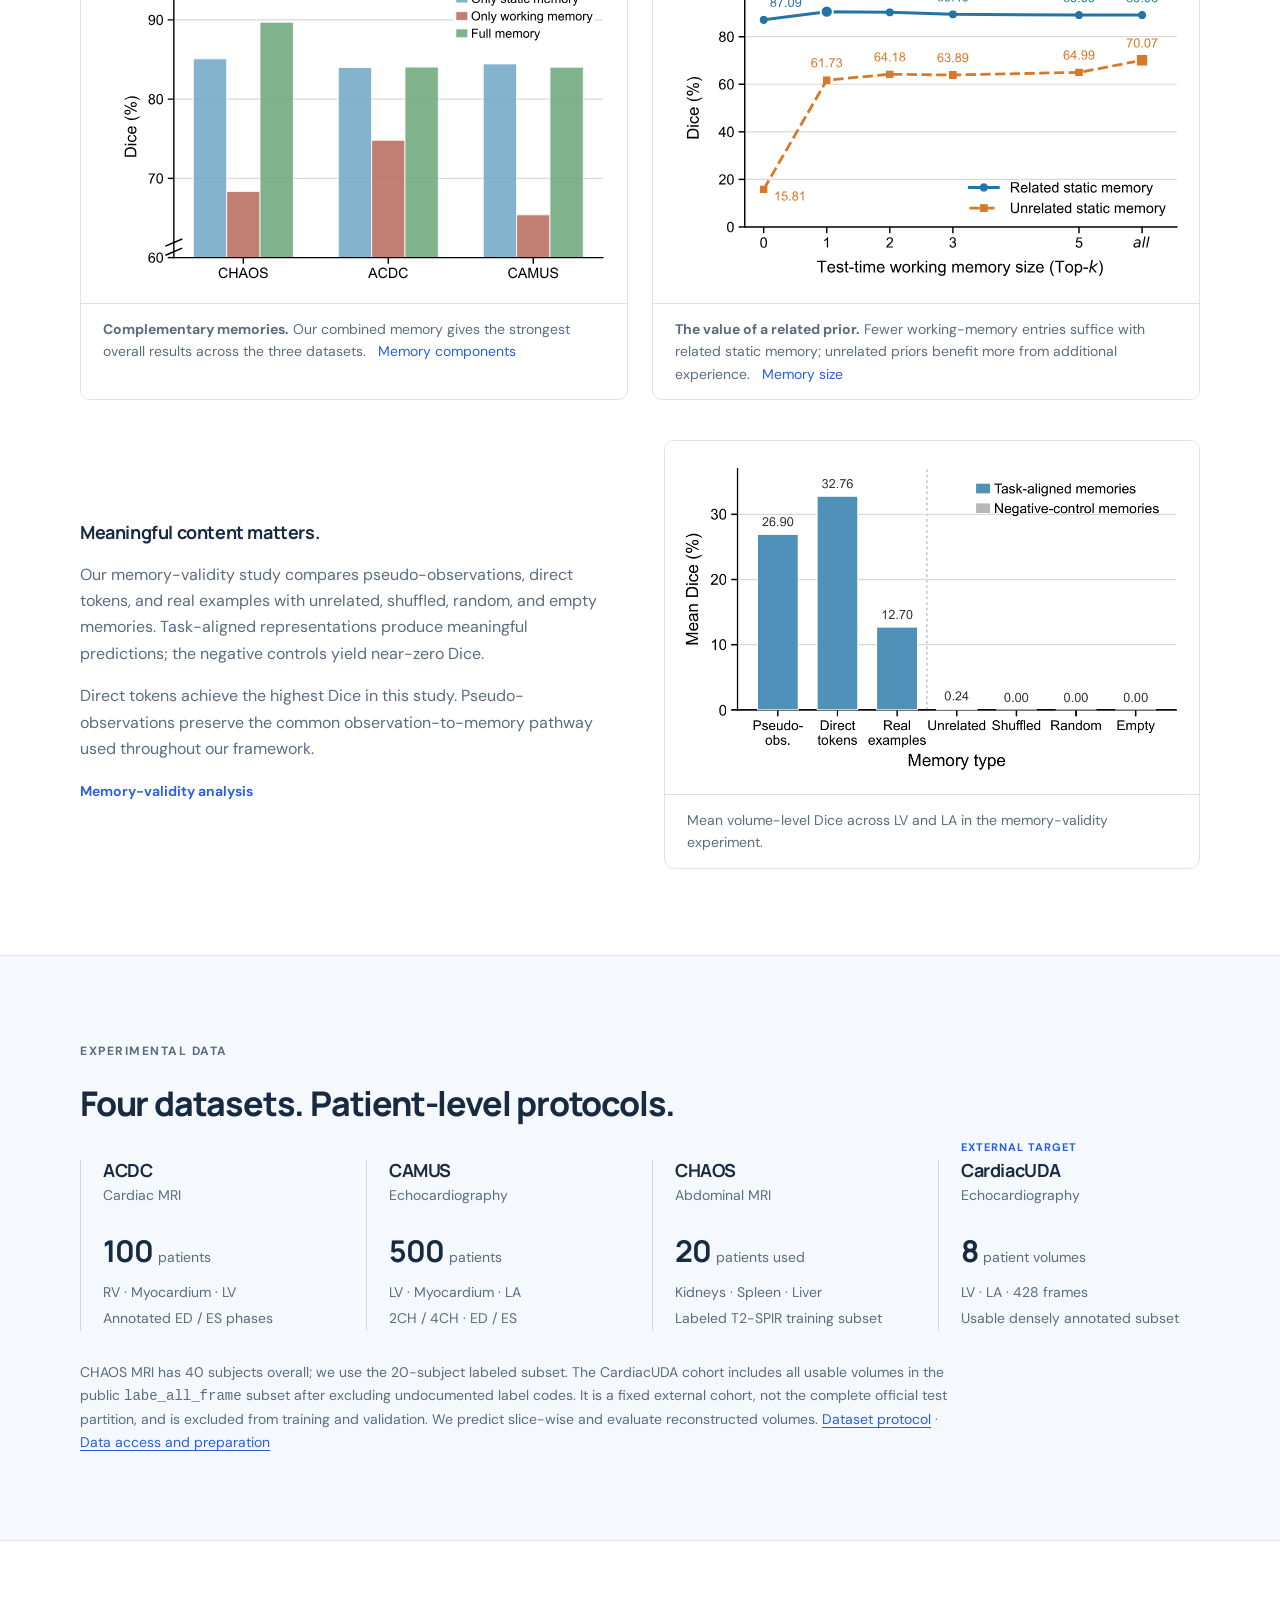
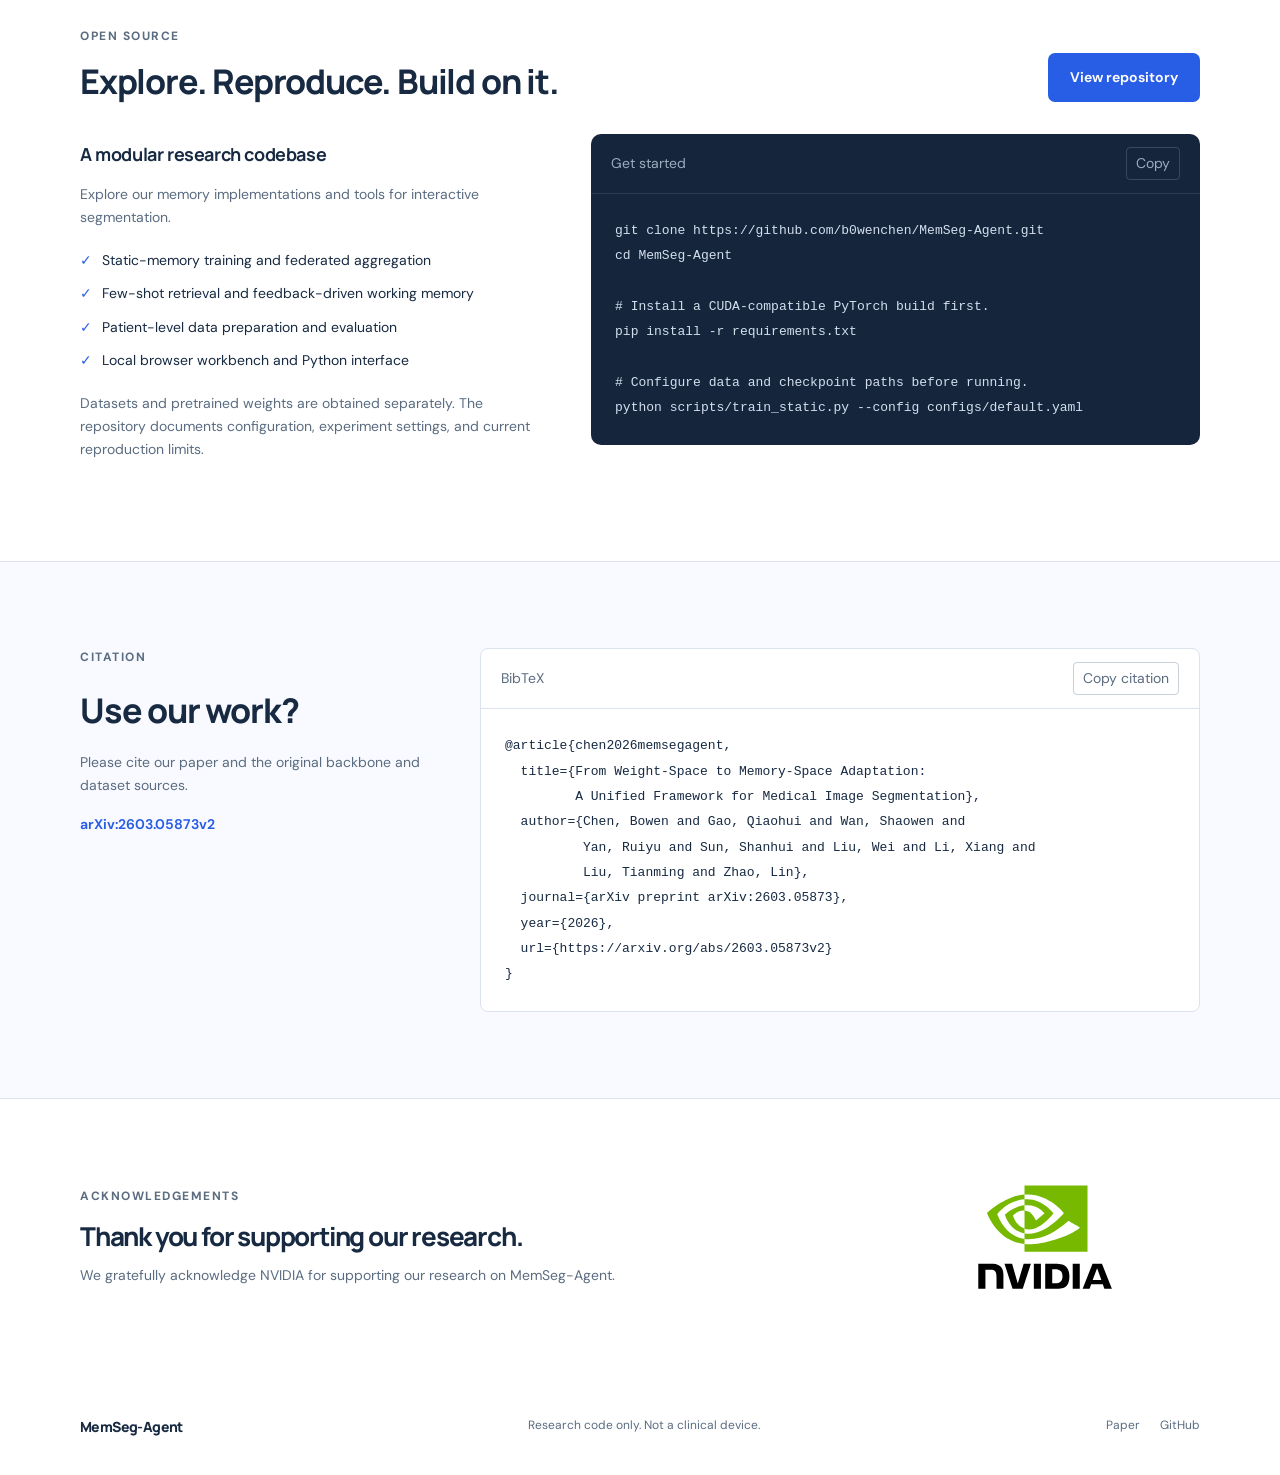
==== commit 72904ba0: "Rebuild project page around arXiv v2 results and framework" ====
--- a/docs/index.html
+++ b/docs/index.html
@@ -3,11 +3,11 @@
 <head>
   <meta charset="utf-8">
   <meta name="viewport" content="width=device-width, initial-scale=1">
-  <title>MemSeg-Agent | Adaptation in Memory Space</title>
-  <meta name="description" content="MemSeg-Agent: a memory-augmented agent for medical image segmentation. Explore our paper, method, cross-domain results, and open-source code.">
+  <title>MemSeg-Agent | From Weight-Space to Memory-Space Adaptation</title>
+  <meta name="description" content="MemSeg-Agent: a unified framework for medical image segmentation through static, few-shot, and working memory. Explore our arXiv v2 results, method, and code.">
   <meta name="theme-color" content="#f7f9fc">
-  <meta property="og:title" content="MemSeg-Agent — Adaptation in Memory Space">
-  <meta property="og:description" content="A frozen backbone. Adaptable memories. Medical image segmentation with static, few-shot, and test-time working memory.">
+  <meta property="og:title" content="MemSeg-Agent — From Weight-Space to Memory-Space Adaptation">
+  <meta property="og:description" content="A unified framework for medical image segmentation. 77.93% cross-domain Dice with a frozen backbone and feedback-driven working memory.">
   <meta property="og:type" content="website">
   <meta property="og:url" content="https://b0wenchen.github.io/MemSeg-Agent/">
   <meta property="og:image" content="https://b0wenchen.github.io/MemSeg-Agent/assets/framework.png">
@@ -22,58 +22,114 @@
     <nav class="nav container" aria-label="Main navigation">
       <a class="wordmark" href="#"><span class="mark" aria-hidden="true">m</span> MemSeg-Agent</a>
       <div class="nav-links"><a href="#method">Method</a><a href="#results">Results</a><a href="#federated">Federated learning</a><a href="#code">Code</a><a href="#citation">Cite</a></div>
-      <a class="nav-paper" href="https://arxiv.org/abs/2603.05873">Read paper <span aria-hidden="true">↗</span></a>
+      <a class="nav-paper" href="https://arxiv.org/pdf/2603.05873v2">Read paper</a>
     </nav>
   </header>
   <main id="main">
     <section class="hero container">
-      <div class="eyebrow"><span class="status-dot"></span> RESEARCH PROJECT <span class="eyebrow-divider">/</span> arXiv v2 · October 2026</div>
+      <div class="eyebrow">RESEARCH PROJECT <span class="eyebrow-divider">/</span> arXiv v2 · October 2026</div>
       <p class="project-name">MemSeg-Agent</p>
-      <h1>Shifting Adaptation from<br><span class="muted-title">Weight Space</span> to <span class="accent">Memory Space</span></h1>
-      <p class="subtitle">A Memory-Augmented Agent for Medical Image Segmentation</p>
-      <p class="hero-description">We keep the segmentation backbone frozen and adapt through memory—bringing supervised learning, few-shot support, and test-time corrections into one framework.</p>
+      <h1>From <span class="muted-title">Weight-Space</span> to <br><span class="accent">Memory-Space Adaptation</span></h1>
+      <p class="subtitle">A Unified Framework for Medical Image Segmentation</p>
+      <p class="hero-description">We turn task knowledge and deployment experience into reusable memory. One frozen foundation model supports supervised learning, few-shot inference, feedback-driven adaptation, and federated collaboration.</p>
       <p class="authors">Bowen Chen · Qiaohui Gao · Shaowen Wan · Ruiyu Yan<br>Shanhui Sun · Wei Liu · Xiang Li · Tianming Liu · Lin Zhao</p>
-      <a class="affiliations" href="https://arxiv.org/abs/2603.05873">Author affiliations and paper details <span aria-hidden="true">↗</span></a>
-      <div class="actions"><a class="button primary" href="https://arxiv.org/abs/2603.05873"><span aria-hidden="true">↗</span> Read the paper</a><a class="button secondary" href="https://github.com/b0wenchen/MemSeg-Agent"><svg aria-hidden="true" viewBox="0 0 24 24"><path d="m8 7-5 5 5 5m8-10 5 5-5 5m-3-13-2 16"/></svg> Explore the code</a></div>
-      <div class="hero-diagram" role="img" aria-label="Static, few-shot and working memory condition a frozen SAM2 backbone to produce segmentation predictions.">
-        <div class="memory-stack"><span class="tiny-label">ADAPTABLE PRIORS</span><div class="memory-token static"><i></i>Static memory <small>Learn</small></div><div class="memory-token fewshot"><i></i>Few-shot memory <small>Retrieve</small></div><div class="memory-token working"><i></i>Working memory <small>Update</small></div></div>
+      <a class="affiliations" href="https://arxiv.org/pdf/2603.05873v2">Author affiliations and paper details</a>
+      <div class="actions"><a class="button primary" href="https://arxiv.org/pdf/2603.05873v2">Read the paper</a><a class="button secondary" href="https://github.com/b0wenchen/MemSeg-Agent"><svg aria-hidden="true" viewBox="0 0 24 24"><path d="m8 7-5 5 5 5m8-10 5 5-5 5m-3-13-2 16"/></svg> Explore the code</a></div>
+      <div class="hero-diagram" role="img" aria-label="Static, few-shot, and working memories condition a frozen SAM2-family backbone to predict segmentation masks.">
+        <div class="memory-stack"><span class="tiny-label">SHARED MEMORY SPACE</span><div class="memory-token static"><i></i>Static memory <small>Learn</small></div><div class="memory-token fewshot"><i></i>Few-shot memory <small>Retrieve</small></div><div class="memory-token working"><i></i>Working memory <small>Consolidate</small></div></div>
         <span class="flow-arrow" aria-hidden="true">→</span><div class="backbone"><span class="lock" aria-hidden="true">◇</span><strong>Frozen SAM2</strong><span>Memory-conditioned segmentation</span><small>Backbone weights unchanged</small></div><span class="flow-arrow" aria-hidden="true">→</span><div class="output"><svg viewBox="0 0 120 110" aria-hidden="true"><path class="scan" d="M60 7 10 96 Q60 119 110 96Z"/><path class="organ" d="M62 32C39 42 34 65 41 81S70 91 80 74 76 35 62 32Z"/><path class="organ-line" d="M62 32C39 42 34 65 41 81S70 91 80 74 76 35 62 32Z"/></svg><strong>Prediction</strong><small>Illustrative schematic</small></div>
       </div>
-      <div class="hero-foot"><span>Frozen backbone</span><span>Composable memory</span><span>Feedback-driven adaptation</span></div>
+      <div class="hero-foot"><span>Frozen backbone</span><span>Composable memory</span><span>Reusable experience</span></div>
     </section>
+
     <section class="intro section container" id="overview">
-      <div><p class="eyebrow">THE IDEA</p><h2>Update what the model remembers.<br>Not its weights.</h2></div>
-      <div class="intro-copy"><p>Medical images change across scanners, institutions, and patient populations. Repeatedly fine-tuning a large model is not always practical.</p><p>Our framework shifts adaptation into memory. Learned static priors provide a starting point; labeled examples and corrected observations supply additional context as the task or domain changes.</p><a class="text-link" href="https://arxiv.org/html/2603.05873v2#S3">Explore the methodology <span aria-hidden="true">→</span></a></div>
+      <div><p class="eyebrow">THE IDEA</p><h2>Learning through<br>the evolution of memory.</h2></div>
+      <div class="intro-copy"><p>New scanners, institutions, and patient populations bring new segmentation challenges. We represent adaptation knowledge in an explicit memory state that can grow and change throughout deployment.</p><p>Our static, few-shot, and working memories share the native SAM2 memory interface. A read–write controller retrieves relevant experience, composes it with stable task priors, and consolidates new feedback while the backbone stays fixed.</p><a class="text-link" href="https://arxiv.org/html/2603.05873v2#S3">Explore the methodology</a></div>
     </section>
+
     <section class="section method-section" id="method">
-      <div class="container"><div class="section-heading"><div><p class="eyebrow">01 / METHOD</p><h2>One backbone. Three kinds of memory.</h2></div><p>Adaptation lives in the priors that condition the model.</p></div>
-        <figure class="paper-figure"><a href="assets/framework.png" aria-label="Open the full-resolution framework figure"><img src="assets/framework.png" alt="MemSeg-Agent framework from the paper: static, few-shot and test-time working memories compose around a frozen segmentation backbone." width="1600" loading="lazy"></a><figcaption><span>Figure 1</span> Our memory-augmented framework. <a href="https://arxiv.org/html/2603.05873v1#S3">From our paper (v1) ↗</a></figcaption></figure>
-        <div class="module-grid"><article><span class="module-number blue">01</span><h3>Supervised static memory</h3><p>Optimize compact memory tokens or pseudo-image and pseudo-mask logits while keeping SAM2 frozen.</p><a href="https://github.com/b0wenchen/MemSeg-Agent/blob/main/scripts/train_static.py">Training code ↗</a></article><article><span class="module-number violet">02</span><h3>Few-shot memory</h3><p>Encode labeled support pairs into non-parametric memory, without a new round of backbone training.</p><a href="https://github.com/b0wenchen/MemSeg-Agent/blob/main/src/memseg_agent/fewshot.py">Support encoding ↗</a></article><article><span class="module-number teal">03</span><h3>Test-time working memory</h3><p>Retrieve relevant observations and incorporate corrections through similarity-gated memory updates.</p><a href="https://github.com/b0wenchen/MemSeg-Agent/blob/main/src/memseg_agent/working_memory.py">Working-memory code ↗</a></article></div>
-        <div class="method-note"><strong>Composition &amp; collaboration</strong><p>Our controller coordinates memory use. For federated learning, clients can exchange trained static-memory tensors rather than backbone weights.</p></div>
+      <div class="container">
+        <div class="section-heading"><div><p class="eyebrow">METHOD</p><h2>One backbone. Three kinds of memory.</h2></div><p>Our default backbone is SAM2.1 Hiera-Tiny. We also evaluate static memory with frozen MedSAM2.</p></div>
+        <figure class="paper-figure"><a href="assets/framework.png" aria-label="Open the full-resolution framework diagram"><img src="assets/framework.png" alt="MemSeg-Agent framework: few-shot and correction memories, the controller and frozen segmentation pathway, and supervised or federated static-memory construction." width="1600" loading="lazy"></a><figcaption>Our framework connects memory construction, retrieval, and consolidation through a shared representation. <a href="https://arxiv.org/html/2603.05873v2#S3.F1">Framework in the paper</a></figcaption></figure>
+        <div class="module-grid">
+          <article><span class="module-number blue" aria-hidden="true">S</span><h3>Static memory</h3><p>We learn task-specific pseudo-image and pseudo-mask prototypes through the frozen observation-to-memory pathway. These memories provide a persistent supervised prior.</p><a href="https://arxiv.org/html/2603.05873v2#S3.SS3">Supervised construction</a></article>
+          <article><span class="module-number violet" aria-hidden="true">F</span><h3>Few-shot memory</h3><p>We encode labeled support examples into reusable memories. Similarity-based retrieval selects relevant examples without additional optimization.</p><a href="https://arxiv.org/html/2603.05873v2#S3.SS4">Support-based inference</a></article>
+          <article><span class="module-number teal" aria-hidden="true">W</span><h3>Working memory</h3><p>We encode corrected image–mask pairs after prediction. New observations expand memory; similar observations update an existing entry through delta consolidation.</p><a href="https://arxiv.org/html/2603.05873v2#S3.SS5">Feedback-driven adaptation</a></article>
+        </div>
+        <div class="method-note"><strong>The read–write controller</strong><p>Frozen DINOv3 features rank few-shot and working memories by cosine similarity. The controller combines retrieved entries with static memory, then appends or consolidates corrections for future cases.</p></div>
+        <div class="protocol-panel">
+          <h3>Predict first. Learn from feedback for the next case.</h3>
+          <ol class="protocol-steps"><li><strong>Retrieve &amp; predict</strong><span>Use only memories available before the current case.</span></li><li><strong>Evaluate &amp; correct</strong><span>Score the prediction, then receive a corrected annotation.</span></li><li><strong>Write &amp; continue</strong><span>Update working memory to guide subsequent cases.</span></li></ol>
+          <p>Our retrospective experiments simulate clinician corrections with ground truth when Dice &lt; 0.5. Corrections cannot improve the score of the same case. Memory novelty uses a similarity threshold of 0.95. <a href="https://arxiv.org/html/2603.05873v2#S3.SS6">Read–write policy</a></p>
+        </div>
       </div>
     </section>
+
+    <section class="section container" id="results">
+      <div class="section-heading"><div><p class="eyebrow">CROSS-DOMAIN RESULTS</p><h2>Experience closes the domain gap.</h2></div><p>Train on CAMUS. Adapt on CardiacUDA.<br>Volume-level evaluation, averaged over LV and LA.</p></div>
+      <div class="results-layout">
+        <div class="result-summary"><div class="stat-label">CARDIACUDA · MACRO-AVERAGE DICE</div><div class="big-stat">77.93<span>%</span></div><p class="stat-caption">MemSeg-Agent with working memory</p><div class="gain">+58.14 <span>percentage points over our static-only model</span></div><p class="protocol-note">Our external cohort contains 8 patient volumes and 428 annotated frames. Working memory uses the feedback protocol described above. Table 2 reports source-domain and target-domain Dice.</p><a class="text-link" href="https://arxiv.org/html/2603.05873v2#S4.T2">Source and target results · Table 2</a></div>
+        <div class="chart-panel"><div class="chart-header"><h3>Across the domain shift</h3><div class="metric-tabs" role="group" aria-label="Select evaluation domain"><button class="selected" data-metric="cardiacuda" aria-pressed="true">CardiacUDA</button><button data-metric="camus" aria-pressed="false">CAMUS</button></div></div><p class="chart-axis" id="chart-domain">Target domain · Dice (%) · Higher is better</p><div id="bars" aria-live="polite"></div><div class="chart-scale" aria-hidden="true"><span>0</span><span>25</span><span>50</span><span>75</span><span>100</span></div><noscript><p>CardiacUDA Dice: UnCLeSAM 15.57%, Lifelong nnU-Net 19.90%, MemSeg-Agent (Static-only) 19.79%, MemSeg-Agent 77.93%. Full results are in the table below.</p></noscript></div>
+      </div>
+      <details class="results-table" open><summary>Source-domain and cross-domain comparison</summary><div class="table-scroll" tabindex="0" role="region" aria-label="Source and target results"><table id="transfer-table"><caption>Table 2 · Macro-average Dice (%) over LV and LA. Values and domain changes are reproduced as reported.</caption><thead><tr><th scope="col">Method</th><th scope="col">CAMUS</th><th scope="col">CardiacUDA</th><th scope="col">Change (pp)</th></tr></thead><tbody>
+        <tr><th scope="row">UnCLeSAM</th><td data-metric="camus">82.21</td><td data-metric="cardiacuda">15.57</td><td>−66.63</td></tr>
+        <tr><th scope="row">Lifelong nnU-Net</th><td data-metric="camus">92.64</td><td data-metric="cardiacuda">19.90</td><td>−72.74</td></tr>
+        <tr class="static-row"><th scope="row">MemSeg-Agent (Static-only)</th><td data-metric="camus">90.45</td><td data-metric="cardiacuda">19.79</td><td>−70.66</td></tr>
+        <tr class="ours ours-row"><th scope="row">MemSeg-Agent</th><td data-metric="camus">90.45</td><td data-metric="cardiacuda">77.93</td><td>−12.52</td></tr>
+      </tbody></table></div></details>
+    </section>
+
+    <section class="section consolidation-section" id="consolidation">
+      <div class="container">
+        <div class="section-heading"><div><p class="eyebrow">WORKING-MEMORY CONSOLIDATION</p><h2>Retain experience.<br>Control memory growth.</h2></div><p>Delta updates preserve comparable segmentation performance with fewer stored entries.</p></div>
+        <div class="consolidation-layout"><div><p>Both append-only storage and delta consolidation improve sequential CAMUS-to-CardiacUDA adaptation. Our delta controller merges a correction into its closest memory when the two are sufficiently similar.</p><div class="memory-comparison"><div><span>APPEND ONLY</span><strong>29 / 114</strong><small>Final entries · LV / LA</small></div><div><span>DELTA CONSOLIDATION</span><strong>22 / 40</strong><small>Final entries · LV / LA</small></div></div><p class="derived-note">Across the two class-specific banks, this is 143 → 62 entries: <strong>56.6% fewer</strong>, calculated from Table 3.</p></div><figure class="paper-figure"><a href="assets/sequential-adaptation.png" aria-label="Open sequential-adaptation plot"><img src="assets/sequential-adaptation.png" alt="CHAOS-to-ACDC sequential adaptation: working plus static memory improves as corrections accumulate, while static-only predictions remain low." width="952" loading="lazy"></a><figcaption>Sequential adaptation under CHAOS → ACDC. Points show per-volume Dice; curves show trailing averages over five volumes. <a href="https://arxiv.org/html/2603.05873v2#S4.F4">Sequential experiment</a></figcaption></figure></div>
+        <div class="table-scroll" tabindex="0" role="region" aria-label="Working-memory accumulation and consolidation"><table id="consolidation-table"><caption>Table 3 · CAMUS → CardiacUDA. Dice (%) and HD95 (mm) cover the full stream; subsequent Dice covers the final five volumes. Memory counts are LV / LA.</caption><thead><tr><th scope="col" rowspan="2">Method</th><th scope="colgroup" colspan="2">LV</th><th scope="colgroup" colspan="2">LA</th><th scope="colgroup" colspan="2">Subsequent Dice</th><th scope="col" rowspan="2">Final entries</th></tr><tr><th scope="col">Dice ↑</th><th scope="col">HD95 ↓</th><th scope="col">Dice ↑</th><th scope="col">HD95 ↓</th><th scope="col">LV ↑</th><th scope="col">LA ↑</th></tr></thead><tbody>
+          <tr><th scope="row">Static only</th><td>31.16</td><td>47.91</td><td>8.42</td><td>40.13</td><td>33.06</td><td>4.79</td><td>0 / 0</td></tr>
+          <tr><th scope="row">Static + Append</th><td>83.10</td><td>11.54</td><td>73.38</td><td>6.86</td><td>82.22</td><td>69.30</td><td>29 / 114</td></tr>
+          <tr class="ours"><th scope="row">Static + Delta</th><td>82.41</td><td>11.74</td><td>73.45</td><td>8.07</td><td>81.12</td><td>69.73</td><td>22 / 40</td></tr>
+        </tbody></table></div>
+        <p class="table-note">Table 2 reports the main cross-method comparison; Table 3 separately evaluates append-only and delta memory policies. <a href="https://arxiv.org/html/2603.05873v2#S4.T3">Memory-policy results</a></p>
+      </div>
+    </section>
+
+    <section class="section container" id="supervised">
+      <div class="section-heading"><div><p class="eyebrow">SUPERVISED SEGMENTATION</p><h2>Task knowledge, stored in memory.</h2></div><p>Three datasets. Three annotation budgets. Two frozen SAM2-family backbones.</p></div>
+      <p class="section-intro">Our static memory achieves competitive segmentation under 100%, 30%, and 10% supervision. Explore the per-structure Dice and HD95 results, including our four-site federated setting at full supervision.</p>
+      <div class="results-explorer"><div class="explorer-controls"><label>Dataset<select id="supervised-dataset"><option value="CHAOS">CHAOS</option><option value="ACDC">ACDC</option><option value="CAMUS">CAMUS</option></select></label><label>Supervision<select id="supervised-budget"><option value="100%">100%</option><option value="30%">30%</option><option value="10%">10%</option></select></label><a class="text-link" href="https://arxiv.org/html/2603.05873v2#S4.T1">Complete results · Table 1</a></div><div class="table-scroll" tabindex="0" role="region" aria-label="Supervised segmentation results"><table id="supervised-table"><caption>Table 1 · CHAOS · 100% supervision. Dice (%) ↑ and HD95 (mm) ↓, reported per structure.</caption><thead><tr><th scope="col" rowspan="2">Method</th><th scope="colgroup" colspan="2">Left kidney</th><th scope="colgroup" colspan="2">Right kidney</th><th scope="colgroup" colspan="2">Spleen</th><th scope="colgroup" colspan="2">Liver</th></tr><tr><th scope="col">Dice ↑</th><th scope="col">HD95 ↓</th><th scope="col">Dice ↑</th><th scope="col">HD95 ↓</th><th scope="col">Dice ↑</th><th scope="col">HD95 ↓</th><th scope="col">Dice ↑</th><th scope="col">HD95 ↓</th></tr></thead><tbody><tr><th scope="row">U-Net</th><td>76.67</td><td>43.42</td><td>71.37</td><td>90.12</td><td>67.91</td><td>35.03</td><td>87.35</td><td>13.37</td></tr><tr><th scope="row">SwinUNETR</th><td>75.34</td><td>94.75</td><td>80.98</td><td>124.78</td><td>72.32</td><td>111.60</td><td>83.15</td><td>54.21</td></tr><tr><th scope="row">nnU-Net</th><td>89.15</td><td>14.57</td><td>84.91</td><td>15.73</td><td>82.82</td><td>11.36</td><td>89.26</td><td>10.76</td></tr><tr><th scope="row">MedSAM2 (full fine-tuning)</th><td>85.42</td><td>23.05</td><td>87.49</td><td>18.90</td><td>77.45</td><td>37.08</td><td>88.65</td><td>15.62</td></tr><tr class="ours"><th scope="row">Ours · Static (MedSAM2)</th><td>87.02</td><td>4.41</td><td>84.91</td><td>4.71</td><td>82.03</td><td>9.74</td><td>82.03</td><td>7.86</td></tr><tr class="ours"><th scope="row">Ours · Static (SAM2)</th><td>92.99</td><td>3.76</td><td>94.10</td><td>2.32</td><td>88.59</td><td>1.95</td><td>90.21</td><td>3.40</td></tr><tr class="ours"><th scope="row">Ours · Static (SAM2) · FL</th><td>92.08</td><td>3.20</td><td>93.14</td><td>1.25</td><td>90.27</td><td>2.60</td><td>91.71</td><td>2.93</td></tr></tbody></table></div><p id="supervised-status" class="sr-only" role="status"></p><noscript><p>Enable JavaScript to explore other datasets and budgets, or read the complete Table 1 in the paper.</p></noscript></div>
+      <figure class="paper-figure qualitative"><a href="assets/qualitative.png" aria-label="Open full-resolution qualitative comparisons"><img src="assets/qualitative.png" alt="Our qualitative segmentation comparisons on CHAOS, ACDC, and CAMUS at 100% and 30% supervision, with mean class Dice below each prediction." width="1600" loading="lazy"></a><figcaption>Qualitative comparisons under full and reduced supervision. Scores below predictions are average Dice over the classes shown. <a href="https://arxiv.org/html/2603.05873v2#S4.F2">Qualitative evaluation</a></figcaption></figure>
+    </section>
+
     <section class="section federated-section" id="federated">
       <div class="container">
-        <div class="section-heading"><div><p class="eyebrow">FEDERATED LEARNING</p><h2>Share memory. Not a foundation model.</h2></div><p>Lightweight communication for collaborative medical image segmentation.</p></div>
-        <div class="fl-intro"><p>Full-model federated fine-tuning repeatedly communicates a foundation model's weights. We instead keep the backbone frozen and exchange only task-specific static memory, while images and annotations remain at each site.</p><p>Our four-site FedAvg experiment achieves competitive segmentation performance with memory-only updates. See the <strong>Ours – Static Memory (SAM2) – FL</strong> row in <a href="https://arxiv.org/html/2603.05873v2#S4.T1">Table 1 (v2)</a> for Dice and HD95 across CHAOS, ACDC, and CAMUS.</p></div>
+        <div class="section-heading"><div><p class="eyebrow">FEDERATED LEARNING</p><h2>Collaborate through compact memory.</h2></div><p>Task-specific memory exchange with a shared, frozen foundation model.</p></div>
+        <div class="fl-intro"><p>In our four-site FedAvg experiment, clients optimize static-memory variables locally and the server aggregates them. Images and annotations stay at each site. Our <strong>Static Memory (SAM2) – FL</strong> results remain competitive across CHAOS, ACDC, and CAMUS.</p><p>Our paper reports a <strong>74.3× communication reduction</strong> for compact memory exchange. The payload comparison below distinguishes the encoded memory representation from the learnable pseudo-observations used to construct it.</p></div>
         <div class="fl-payloads">
-          <article class="fl-payload"><span class="tiny-label">DIRECT-TOKEN MEMORY</span><div class="fl-size">2 <span>MiB</span></div><h3>Compact memory exchange</h3><p>524,288 values, including memory tokens and their positional parameters.</p><strong class="fl-reduction">74.3× smaller payload</strong></article>
-          <article class="fl-payload"><span class="tiny-label">PSEUDO-IMAGE + MASK LOGITS</span><div class="fl-size">~4M <span>parameters</span></div><h3>Encoder-constrained memory</h3><p>4,194,304 values: a 3-channel pseudo-image and 1-channel pseudo-mask at 1024 × 1024. <strong>16 MiB in FP32.</strong></p><strong class="fl-reduction">9.3× smaller payload</strong></article>
-          <article class="fl-payload fl-baseline"><span class="tiny-label">FULL SAM2-TINY FINE-TUNING</span><div class="fl-size">148.63 <span>MiB</span></div><h3>Full-model exchange</h3><p>38,962,498 model parameters. Even the tiny backbone requires substantially more communication.</p><span class="fl-reference">FP32 reference payload</span></article>
+          <article class="fl-payload"><span class="tiny-label">COMPACT ENCODED MEMORY</span><div class="fl-size">2 <span>MiB</span></div><h3>Exchange the memory representation</h3><p>Task-specific memory in the frozen backbone’s memory space.</p><strong class="fl-reduction">74.3× smaller payload</strong></article>
+          <article class="fl-payload"><span class="tiny-label">PSEUDO-IMAGE + MASK LOGITS</span><div class="fl-size">16 <span>MiB</span></div><h3>Exchange pseudo-observation variables</h3><p>A 3-channel pseudo-image and 1-channel mask-logit map at 1024 × 1024: 4,194,304 FP32 values.</p><strong class="fl-reduction">9.3× smaller payload</strong></article>
+          <article class="fl-payload fl-baseline"><span class="tiny-label">FULL SAM2-TINY FINE-TUNING</span><div class="fl-size">148.63 <span>MiB</span></div><h3>Exchange the full backbone</h3><p>38,962,498 model parameters transmitted in FP32 for full-model communication.</p><span class="fl-reference">Full-model reference payload</span></article>
         </div>
-        <p class="fl-footnote">Payload accounting: uncompressed FP32 tensors per client, per one-way transmission; 1 MiB = 2²⁰ bytes. Ratios compare against full SAM2-tiny parameter exchange, not parameter-efficient fine-tuning. One upload plus one download doubles these sizes; total traffic also scales with clients and rounds. We exclude protocol overhead, optimizer state and one-time backbone distribution. “~4M” is a parameter count, not 4 MB; the 2 MiB compact memory is not the pseudo-observation payload.</p>
-        <div class="fl-links"><a class="button primary" href="https://arxiv.org/html/2603.05873v2#S4.T1">Competitive performance · Table 1 (v2) ↗</a><a class="text-link" href="https://github.com/b0wenchen/MemSeg-Agent/blob/main/scripts/train_federated.py">Explore the FedAvg implementation →</a></div>
+        <p class="fl-footnote">Sizes are uncompressed FP32 payloads per client, per one-way transmission; 1 MiB = 2²⁰ bytes. Memory size is not a count of trainable parameters. Directly exchanging pseudo-observation variables has the 16 MiB payload shown above; the 74.3× ratio applies to the 2 MiB encoded-memory comparison. An upload plus a download doubles each payload. We exclude protocol overhead, optimizer state, and one-time backbone distribution.</p>
+        <div class="fl-links"><a class="button primary" href="https://arxiv.org/html/2603.05873v2#S4.T1">Federated performance · Table 1</a><a class="text-link" href="https://github.com/b0wenchen/MemSeg-Agent/blob/main/scripts/train_federated.py">FedAvg implementation</a></div>
       </div>
     </section>
-    <section class="section container" id="results">
-      <div class="section-heading"><div><p class="eyebrow">02 / RESULTS</p><h2>Adapting across domains.</h2></div><p>Train on CAMUS. Test on CardiacUDA.<br>No backbone fine-tuning at test time.</p></div>
-      <div class="results-layout"><div class="result-summary"><div class="stat-label">AVERAGE DICE · LV + LA</div><div class="big-stat">77.30<span>%</span></div><p class="stat-caption">Static + working memory</p><div class="gain">+46.56 <span>percentage points over static-only</span></div><p class="protocol-note">Published v1 cross-domain results on 8 external patients / 428 frames. Working memory uses a simulated correction-feedback protocol—not label-free adaptation. See <a href="https://arxiv.org/html/2603.05873v2#S4.T3">v2, Table 3</a> for the updated evaluation.</p><a class="text-link" href="https://arxiv.org/html/2603.05873v1#S4.T1">Paper v1 · Table 1 ↗</a></div>
-      <div class="chart-panel"><div class="chart-header"><h3>Cross-domain segmentation</h3><div class="metric-tabs" role="group" aria-label="Select Dice metric"><button class="selected" data-metric="avg" aria-pressed="true">Average</button><button data-metric="lv" aria-pressed="false">LV</button><button data-metric="la" aria-pressed="false">LA</button></div></div><p class="chart-axis">Dice (%) · Higher is better</p><div id="bars" aria-live="polite"></div><div class="chart-scale" aria-hidden="true"><span>0</span><span>25</span><span>50</span><span>75</span><span>100</span></div><noscript><p>Average Dice: nnU-Net 22.65%, SwinUNETR 16.82%, U-Net 10.15%, MedSAM2 42.75%, Ours (Static) 30.74%, Ours (Static + WM) 77.30%.</p></noscript></div></div>
-      <details class="results-table"><summary>View the complete v1 cross-domain results table</summary><div class="table-scroll"><table><caption>Dice (%) from Table 1 of arXiv v1.</caption><thead><tr><th scope="col">Method</th><th scope="col">LV</th><th scope="col">LA</th><th scope="col">Average</th></tr></thead><tbody><tr><th scope="row">nnU-Net</th><td>14.65</td><td>30.64</td><td>22.65</td></tr><tr><th scope="row">SwinUNETR</th><td>33.57</td><td>0.07</td><td>16.82</td></tr><tr><th scope="row">U-Net</th><td>20.30</td><td>0.03</td><td>10.15</td></tr><tr><th scope="row">MedSAM2</th><td>47.26</td><td>38.31</td><td>42.75</td></tr><tr><th scope="row">Ours (Static)</th><td>39.75</td><td>21.72</td><td>30.74</td></tr><tr class="ours"><th scope="row">Ours (Static + WM)</th><td>81.53</td><td>73.07</td><td>77.30</td></tr></tbody></table></div></details>
-      <figure class="paper-figure qualitative"><a href="assets/qualitative.png" aria-label="Open full-resolution qualitative results"><img src="assets/qualitative.png" alt="Published qualitative comparisons on CHAOS, ACDC and CAMUS under 100% and 30% supervision; method labels and Dice scores are included in the figure." loading="lazy" width="1600"></a><figcaption><span>Figure 2</span> Qualitative static-memory results under different supervision levels. <a href="https://arxiv.org/html/2603.05873v1#S4">See v1 evaluation ↗</a></figcaption></figure>
+
+    <section class="section container" id="ablations">
+      <div class="section-heading"><div><p class="eyebrow">ABLATION STUDIES</p><h2>What makes memory useful?</h2></div><p>Task relevance, complementary memory sources, and the amount of retrieved experience.</p></div>
+      <div class="ablation-grid">
+        <figure class="paper-figure"><a href="assets/memory-components.svg" aria-label="Open memory-component ablation"><img src="assets/memory-components.svg" alt="Static-only, working-only, and full-memory Dice on CHAOS, ACDC, and CAMUS." loading="lazy" width="800"></a><figcaption><strong>Complementary memories.</strong> Our combined memory gives the strongest overall results across the three datasets. <a href="https://arxiv.org/html/2603.05873v2#S4.F3">Memory components</a></figcaption></figure>
+        <figure class="paper-figure"><a href="assets/memory-size.svg" aria-label="Open working-memory-size ablation"><img src="assets/memory-size.svg" alt="Dice versus retrieved working-memory size: related static memory needs fewer entries, while unrelated static memory benefits more from additional entries." loading="lazy" width="800"></a><figcaption><strong>The value of a related prior.</strong> Fewer working-memory entries suffice with related static memory; unrelated priors benefit more from additional experience. <a href="https://arxiv.org/html/2603.05873v2#S4.F3">Memory size</a></figcaption></figure>
+      </div>
+      <div class="validity-layout"><div><h3>Meaningful content matters.</h3><p>Our memory-validity study compares pseudo-observations, direct tokens, and real examples with unrelated, shuffled, random, and empty memories. Task-aligned representations produce meaningful predictions; the negative controls yield near-zero Dice.</p><p>Direct tokens achieve the highest Dice in this study. Pseudo-observations preserve the common observation-to-memory pathway used throughout our framework.</p><a class="text-link" href="https://arxiv.org/html/2603.05873v2#S4.F5">Memory-validity analysis</a></div><figure class="paper-figure"><a href="assets/memory-validity.png" aria-label="Open memory-validity analysis"><img src="assets/memory-validity.png" alt="Memory-validity Dice on CardiacUDA: pseudo-observations 26.90%, direct tokens 32.76%, real examples 12.70%, unrelated memory 0.24%, and shuffled, random, or empty memory 0.00%." loading="lazy" width="956"></a><figcaption>Mean volume-level Dice across LV and LA in the memory-validity experiment.</figcaption></figure></div>
     </section>
-    <section class="data-section section"><div class="container"><p class="eyebrow">EXPERIMENTAL DATA</p><h2>Four datasets. Patient-level protocols.</h2><div class="dataset-grid"><div><h3>ACDC</h3><p>Cardiac MRI</p><strong>100 <span>patients</span></strong><small>Annotated ED / ES phases</small></div><div><h3>CAMUS</h3><p>Echocardiography</p><strong>500 <span>patients</span></strong><small>2CH / 4CH · ED / ES</small></div><div><h3>CHAOS</h3><p>Abdominal MRI</p><strong>20 <span>patients used</span></strong><small>Labeled T2-SPIR training subset</small></div><div><span class="external-tag">EXTERNAL TEST</span><h3>CardiacUDA</h3><p>Echocardiography</p><strong>8 <span>patients</span></strong><small>428 annotated frames</small></div></div><p class="data-note">Counts refer to our experimental subsets. CHAOS MRI has 40 subjects overall; we use the 20-subject labeled subset. CardiacUDA is test-only. <a href="https://github.com/b0wenchen/MemSeg-Agent#data-description">Data description and access links ↗</a></p></div></section>
-    <section class="section container" id="code"><div class="section-heading"><div><p class="eyebrow">03 / OPEN SOURCE</p><h2>Explore. Reproduce. Build on it.</h2></div><a class="button primary" href="https://github.com/b0wenchen/MemSeg-Agent">View repository ↗</a></div><div class="code-layout"><div><h3>A modular research codebase</h3><p>Start with static-memory training, then explore test-time memory composition and external-domain evaluation.</p><ul class="check-list"><li>Static training in both parameterizations</li><li>Patient-level splits and preprocessing</li><li>Few-shot and working-memory evaluation</li><li>Memory-only FedAvg simulation</li></ul><p class="small-note">Datasets and pretrained weights are obtained separately. Consult the README for environment setup, experiment settings, and current reproduction limits.</p></div><div class="terminal"><div class="terminal-top"><span>Get started</span><button class="copy-button" data-copy="install-code">Copy</button></div><pre><code id="install-code">git clone https://github.com/b0wenchen/MemSeg-Agent.git
+
+    <section class="data-section section" id="data"><div class="container"><p class="eyebrow">EXPERIMENTAL DATA</p><h2>Four datasets. Patient-level protocols.</h2><div class="dataset-grid">
+      <div><h3>ACDC</h3><p>Cardiac MRI</p><strong>100 <span>patients</span></strong><small>RV · Myocardium · LV<br>Annotated ED / ES phases</small></div>
+      <div><h3>CAMUS</h3><p>Echocardiography</p><strong>500 <span>patients</span></strong><small>LV · Myocardium · LA<br>2CH / 4CH · ED / ES</small></div>
+      <div><h3>CHAOS</h3><p>Abdominal MRI</p><strong>20 <span>patients used</span></strong><small>Kidneys · Spleen · Liver<br>Labeled T2-SPIR training subset</small></div>
+      <div><span class="external-tag">EXTERNAL TARGET</span><h3>CardiacUDA</h3><p>Echocardiography</p><strong>8 <span>patient volumes</span></strong><small>LV · LA · 428 frames<br>Usable densely annotated subset</small></div>
+    </div><p class="data-note">CHAOS MRI has 40 subjects overall; we use the 20-subject labeled subset. The CardiacUDA cohort includes all usable volumes in the public <code>labe_all_frame</code> subset after excluding undocumented label codes. It is a fixed external cohort, not the complete official test partition, and is excluded from training and validation. We predict slice-wise and evaluate reconstructed volumes. <a href="https://arxiv.org/html/2603.05873v2#S4.SS1">Dataset protocol</a> · <a href="https://github.com/b0wenchen/MemSeg-Agent#data-description">Data access and preparation</a></p></div></section>
+
+    <section class="section container" id="code"><div class="section-heading"><div><p class="eyebrow">OPEN SOURCE</p><h2>Explore. Reproduce. Build on it.</h2></div><a class="button primary" href="https://github.com/b0wenchen/MemSeg-Agent">View repository</a></div><div class="code-layout"><div><h3>A modular research codebase</h3><p>Explore our memory implementations and tools for interactive segmentation.</p><ul class="check-list"><li>Static-memory training and federated aggregation</li><li>Few-shot retrieval and feedback-driven working memory</li><li>Patient-level data preparation and evaluation</li><li>Local browser workbench and Python interface</li></ul><p class="small-note">Datasets and pretrained weights are obtained separately. The repository documents configuration, experiment settings, and current reproduction limits.</p></div><div class="terminal"><div class="terminal-top"><span>Get started</span><button class="copy-button" data-copy="install-code">Copy</button></div><pre><code id="install-code">git clone https://github.com/b0wenchen/MemSeg-Agent.git
 cd MemSeg-Agent
 
 # Install a CUDA-compatible PyTorch build first.
@@ -81,23 +137,21 @@
 
 # Configure data and checkpoint paths before running.
 python scripts/train_static.py --config configs/default.yaml</code></pre></div></div></section>
-    <section class="citation-section section" id="citation"><div class="container citation-layout"><div><p class="eyebrow">04 / CITATION</p><h2>Use our work?</h2><p>Please cite our paper and the original backbone and dataset sources.</p><a class="text-link" href="https://arxiv.org/abs/2603.05873">arXiv:2603.05873 ↗</a></div><div class="citation-box"><div class="terminal-top"><span>BibTeX</span><button class="copy-button" data-copy="bibtex">Copy citation</button></div><pre><code id="bibtex">@article{chen2026memsegagent,
-  title={Shifting Adaptation from Weight Space to Memory Space:
-         A Memory-Augmented Agent for Medical Image Segmentation},
+
+    <section class="citation-section section" id="citation"><div class="container citation-layout"><div><p class="eyebrow">CITATION</p><h2>Use our work?</h2><p>Please cite our paper and the original backbone and dataset sources.</p><a class="text-link" href="https://arxiv.org/abs/2603.05873v2">arXiv:2603.05873v2</a></div><div class="citation-box"><div class="terminal-top"><span>BibTeX</span><button class="copy-button" data-copy="bibtex">Copy citation</button></div><pre><code id="bibtex">@article{chen2026memsegagent,
+  title={From Weight-Space to Memory-Space Adaptation:
+         A Unified Framework for Medical Image Segmentation},
   author={Chen, Bowen and Gao, Qiaohui and Wan, Shaowen and
           Yan, Ruiyu and Sun, Shanhui and Liu, Wei and Li, Xiang and
           Liu, Tianming and Zhao, Lin},
   journal={arXiv preprint arXiv:2603.05873},
-  year={2026}
+  year={2026},
+  url={https://arxiv.org/abs/2603.05873v2}
 }</code></pre></div></div></section>
-    <section class="acknowledgement-section" id="acknowledgements" aria-labelledby="acknowledgements-title">
-      <div class="container acknowledgement-layout">
-        <div><p class="eyebrow">ACKNOWLEDGEMENTS</p><h2 id="acknowledgements-title">Thank you for supporting our research.</h2><p>We gratefully acknowledge NVIDIA for supporting our research on MemSeg-Agent.</p></div>
-        <a class="supporter-logo" href="https://www.nvidia.com/" aria-label="NVIDIA website"><img src="assets/nvidia-logo.svg" alt="NVIDIA" width="280" height="158" loading="lazy"></a>
-      </div>
-    </section>
+    <section class="acknowledgement-section" id="acknowledgements" aria-labelledby="acknowledgements-title"><div class="container acknowledgement-layout"><div><p class="eyebrow">ACKNOWLEDGEMENTS</p><h2 id="acknowledgements-title">Thank you for supporting our research.</h2><p>We gratefully acknowledge NVIDIA for supporting our research on MemSeg-Agent.</p></div><a class="supporter-logo" href="https://www.nvidia.com/" aria-label="NVIDIA website"><img src="assets/nvidia-logo.svg" alt="NVIDIA" width="280" height="158" loading="lazy"></a></div></section>
   </main>
-  <footer class="container"><a class="wordmark" href="#">MemSeg-Agent</a><p>Research code only. Not a clinical device.</p><div><a href="https://arxiv.org/abs/2603.05873">Paper</a><a href="https://github.com/b0wenchen/MemSeg-Agent">GitHub</a></div></footer>
+  <footer class="container"><a class="wordmark" href="#">MemSeg-Agent</a><p>Research code only. Not a clinical device.</p><div><a href="https://arxiv.org/pdf/2603.05873v2">Paper</a><a href="https://github.com/b0wenchen/MemSeg-Agent">GitHub</a></div></footer>
+  <script type="application/json" id="supervised-data">{"source":"https://arxiv.org/html/2603.05873v2#S4.T1","datasets":[{"name":"CHAOS","classes":["Left kidney","Right kidney","Spleen","Liver"],"offset":0},{"name":"ACDC","classes":["Right ventricle","Myocardium","Left ventricle"],"offset":8},{"name":"CAMUS","classes":["Left ventricle","Myocardium","Left atrium"],"offset":14}],"rows":[{"budget":"100%","method":"U-Net","values":[76.67,43.42,71.37,90.12,67.91,35.03,87.35,13.37,82.03,6.54,86.83,3.05,92.18,4.28,93.36,3.03,86.97,5.0,90.48,4.53]},{"budget":"100%","method":"SwinUNETR","values":[75.34,94.75,80.98,124.78,72.32,111.6,83.15,54.21,71.06,49.87,79.67,51.16,80.69,46.57,93.32,2.91,94.76,1.62,96.22,1.64]},{"budget":"100%","method":"nnU-Net","values":[89.15,14.57,84.91,15.73,82.82,11.36,89.26,10.76,90.53,1.62,90.36,1.12,94.94,1.2,94.61,1.97,89.94,3.01,92.67,3.01]},{"budget":"100%","method":"MedSAM2 (full fine-tuning)","values":[85.42,23.05,87.49,18.9,77.45,37.08,88.65,15.62,87.89,6.27,88.03,1.37,92.05,4.13,93.62,2.34,87.75,4.05,90.39,4.59]},{"budget":"100%","method":"Ours \u00b7 Static (MedSAM2)","values":[87.02,4.41,84.91,4.71,82.03,9.74,82.03,7.86,80.09,3.7,79.75,2.83,89.29,2.88,91.05,4.3,81.37,7.68,86.89,6.34]},{"budget":"100%","method":"Ours \u00b7 Static (SAM2)","values":[92.99,3.76,94.1,2.32,88.59,1.95,90.21,3.4,85.26,2.83,84.74,1.78,91.75,2.0,92.66,3.05,85.75,4.96,90.12,4.27]},{"budget":"100%","method":"Ours \u00b7 Static (SAM2) \u00b7 FL","values":[92.08,3.2,93.14,1.25,90.27,2.6,91.71,2.93,79.54,2.98,83.03,1.7,91.39,1.6,92.34,3.14,85.43,4.97,89.67,4.88]},{"budget":"30%","method":"U-Net","values":[58.33,58.94,61.06,100.93,53.1,59.73,74.1,26.05,75.8,15.21,82.33,4.97,89.63,9.33,92.49,4.03,85.57,6.34,88.98,6.43]},{"budget":"30%","method":"SwinUNETR","values":[44.62,129.7,56.9,138.12,35.5,139.67,65.13,59.24,49.53,71.14,54.9,70.96,69.17,83.78,92.08,4.23,85.11,6.23,89.38,6.01]},{"budget":"30%","method":"nnU-Net","values":[87.69,7.58,86.2,5.72,81.5,17.23,87.41,5.59,87.75,2.87,87.32,2.8,93.37,1.6,93.64,2.52,87.8,3.99,91.61,3.96]},{"budget":"30%","method":"MedSAM2 (full fine-tuning)","values":[44.3,103.71,78.16,42.02,69.15,51.21,82.73,28.37,83.06,11.48,86.17,1.98,91.78,4.12,92.86,3.01,86.29,5.32,89.15,4.48]},{"budget":"30%","method":"Ours \u00b7 Static (MedSAM2)","values":[64.3,7.41,80.75,6.6,61.59,16.19,75.71,9.11,75.46,4.62,77.9,3.26,88.11,3.25,90.05,5.21,80.04,8.61,85.12,7.72]},{"budget":"30%","method":"Ours \u00b7 Static (SAM2)","values":[84.32,5.32,86.63,2.74,65.78,6.56,84.55,8.37,78.6,3.27,81.79,2.35,90.7,2.35,91.63,3.85,83.65,6.33,87.39,6.03]},{"budget":"10%","method":"U-Net","values":[47.59,88.74,50.74,102.75,21.3,107.76,37.83,63.64,43.2,74.2,64.59,35.93,74.51,39.44,90.87,6.4,83.02,8.86,85.98,11.78]},{"budget":"10%","method":"SwinUNETR","values":[33.07,145.09,31.54,157.03,12.15,134.64,38.79,69.2,50.04,75.02,55.01,73.91,70.4,82.64,90.51,6.25,81.93,9.55,86.73,9.89]},{"budget":"10%","method":"nnU-Net","values":[76.83,32.82,78.19,36.02,68.35,48.09,84.2,28.09,81.72,6.64,83.41,2.6,90.19,3.75,92.88,3.25,86.23,4.93,90.45,5.3]},{"budget":"10%","method":"MedSAM2 (full fine-tuning)","values":[58.96,76.46,70.25,59.99,62.21,81.03,78.53,38.85,79.81,13.54,81.61,3.41,88.76,6.24,91.85,4.12,83.46,8.75,87.57,7.23]},{"budget":"10%","method":"Ours \u00b7 Static (MedSAM2)","values":[49.92,9.8,52.9,8.44,10.61,75.65,40.58,21.42,61.61,6.51,73.33,4.1,85.23,4.78,88.69,6.11,77.58,10.5,83.08,9.14]},{"budget":"10%","method":"Ours \u00b7 Static (SAM2)","values":[66.29,10.69,80.1,5.21,56.18,11.17,65.34,15.05,72.71,6.3,78.0,3.72,87.92,5.5,90.38,4.81,81.3,8.24,85.99,7.0]}]}</script>
   <div id="copy-status" class="sr-only" role="status"></div>
 </body>
 </html>
--- a/docs/style.css
+++ b/docs/style.css
@@ -29,3 +29,44 @@
 .supporter-logo img{width:280px;height:auto}
 @media(max-width:650px){.acknowledgement-layout{flex-direction:column;align-items:flex-start;gap:16px}.acknowledgement-layout h2{font-size:24px}.supporter-logo{align-self:center}.supporter-logo img{width:240px}}
 @media(prefers-reduced-motion:reduce){html{scroll-behavior:auto}*,*::before,*::after{transition:none!important}}
+
+/* arXiv v2: connected experiment sections and accessible result exploration. */
+.eyebrow{font-size:12px;letter-spacing:1.5px}.tiny-label{font-size:12px;letter-spacing:1px}
+.affiliations,.hero-foot,.text-link,.module-grid a,.module-grid p,.method-note,.section-heading>p,.stat-label,.protocol-note,.chart-axis,.bar-label,.results-table,table,caption,figcaption,.dataset-grid p,.dataset-grid small,.data-note,.fl-intro p,.fl-payload p,.fl-reduction,.fl-reference,.fl-footnote,.code-layout p,.code-layout .small-note,.check-list,.citation-layout p:not(.eyebrow),.copy-button,.terminal-top{font-size:14px}
+.section-intro{max-width:800px;color:var(--muted);margin-bottom:28px}
+.intro-copy p,.module-grid p,.fl-intro p{font-size:16px}
+.hero-description{max-width:760px}.hero-foot{flex-wrap:wrap}.authors{font-size:15px}
+.section-heading>p{max-width:350px}.module-number{font-size:14px}
+.protocol-panel{margin-top:32px;padding:28px;background:#edf3fc;border:1px solid #d5e1f3;border-radius:10px}
+.protocol-panel h3{margin:0 0 22px}.protocol-panel>p{font-size:14px;color:var(--muted);margin:22px 0 0}
+.protocol-panel a,.table-note a,.data-note a{color:var(--blue);text-decoration:underline;text-underline-offset:3px}
+.protocol-steps{list-style:none;padding:0;margin:0;display:grid;grid-template-columns:repeat(3,1fr);gap:28px}
+.protocol-steps li{border-left:2px solid #94b3f1;padding-left:18px}.protocol-steps strong{display:block;font-size:16px}
+.protocol-steps span{display:block;color:var(--muted);font-size:14px;margin-top:8px}
+.results-layout{grid-template-columns:310px minmax(0,1fr);gap:48px}
+.chart-header{flex-direction:column;align-items:flex-start;gap:16px}.chart-header h3{font-size:18px}
+.metric-tabs button{font-size:14px;padding:7px 11px}.chart-axis{margin-top:24px}
+.bar-row{margin-bottom:24px}.bar-track{height:12px}.bar-label{gap:16px}.bar-row.ours{background:transparent}.bar-label strong{flex-shrink:0}.chart-scale{font-size:12px}
+#transfer-table th:first-child{width:46%}.table-scroll:focus-visible,select:focus-visible{outline:3px solid var(--blue);outline-offset:4px}
+.table-scroll{max-width:100%}.table-scroll table{min-width:540px}caption{padding:12px 0;line-height:1.65}th{font-weight:600}th,td{padding:12px}
+.consolidation-section{background:#f8faff;border-block:1px solid var(--line)}
+.consolidation-layout{display:grid;grid-template-columns:1fr 1fr;gap:48px;align-items:start;margin-bottom:30px}
+.consolidation-layout>div>p{color:var(--muted);margin-top:0}.consolidation-layout .paper-figure>a{padding:18px}
+.memory-comparison{display:grid;grid-template-columns:1fr 1fr;gap:18px;margin:24px 0}
+.memory-comparison>div{border:1px solid var(--line);background:white;padding:18px;border-radius:8px}
+.memory-comparison span{font-size:12px;letter-spacing:.7px;display:block}.memory-comparison strong{display:block;font-size:30px;color:var(--blue);margin:10px 0;font-family:Manrope,system-ui,sans-serif;white-space:nowrap}
+.memory-comparison small{font-size:14px;color:var(--muted)}.derived-note,.table-note{font-size:14px;color:var(--muted)}
+#consolidation-table{min-width:850px}.table-note{margin-bottom:0}.table-note a{white-space:nowrap}
+.results-explorer{padding:24px;border:1px solid var(--line);border-radius:10px}
+.explorer-controls{display:flex;align-items:flex-end;flex-wrap:wrap;gap:20px;margin-bottom:12px}
+.explorer-controls label{display:flex;flex-direction:column;gap:6px;font-size:14px;font-weight:600}
+.explorer-controls select{appearance:none;font:inherit;color:var(--ink);border:1px solid #bdcce1;border-radius:6px;padding:10px 42px 10px 14px;min-width:140px;background:linear-gradient(45deg,transparent 50%,#5b6c80 50%) calc(100% - 19px) 50%/5px 5px no-repeat,linear-gradient(135deg,#5b6c80 50%,transparent 50%) calc(100% - 14px) 50%/5px 5px no-repeat,#fff}
+.explorer-controls>a{margin-left:auto;padding-bottom:10px}
+#supervised-table{min-width:850px}#supervised-table th[scope="row"],#supervised-table th[rowspan]{min-width:225px}#supervised-table thead th:not([rowspan]){text-align:center}#supervised-table .ours{background:#f5f8ff}
+.fl-size{font-size:42px}.fl-payload .tiny-label{min-height:38px}.fl-payload h3{line-height:1.5}.fl-footnote{line-height:1.8}
+.ablation-grid{display:grid;grid-template-columns:1fr 1fr;gap:24px}.ablation-grid .paper-figure>a{padding:20px}.ablation-grid .paper-figure img{aspect-ratio:1.65;object-fit:contain}
+.validity-layout{display:grid;grid-template-columns:1fr 1fr;gap:48px;align-items:center;margin-top:40px}.validity-layout p{color:var(--muted)}.validity-layout .paper-figure>a{padding:18px}
+.dataset-grid{gap:24px}.dataset-grid small{line-height:1.8}.dataset-grid strong span{font-size:14px}.external-tag{font-size:11px}
+.code-layout>*,.citation-layout>*,.consolidation-layout>*,.validity-layout>*{min-width:0}.check-list li:before{content:'✓'}.terminal pre,.citation-box pre{font-size:13px}.citation-layout{grid-template-columns:1fr 2fr;gap:40px}
+@media(max-width:900px){.consolidation-layout,.validity-layout{gap:24px}.results-layout{gap:28px;grid-template-columns:270px minmax(0,1fr)}.memory-comparison{grid-template-columns:1fr}.fl-size{font-size:34px}.dataset-grid{grid-template-columns:1fr 1fr;row-gap:40px}.protocol-steps{gap:16px}.fl-payload .tiny-label{font-size:11px}.citation-layout{gap:24px}}
+@media(max-width:650px){.hero .eyebrow{font-size:11px;letter-spacing:.4px}.hero-description{font-size:16px}.authors{font-size:14px}.affiliations,.hero-foot{font-size:12px}.hero-foot{gap:8px 16px}.button,.nav-paper{font-size:14px}.hero-diagram .tiny-label{font-size:12px}.protocol-panel{padding:22px}.protocol-steps{grid-template-columns:1fr;gap:22px}.results-layout,.consolidation-layout,.validity-layout,.ablation-grid,.citation-layout{grid-template-columns:1fr}.chart-header{flex-direction:column;align-items:flex-start}.chart-header h3{font-size:18px}.metric-tabs button{font-size:14px;padding:8px 12px}.bar-label{font-size:14px}.memory-comparison{grid-template-columns:1fr 1fr;gap:12px}.memory-comparison>div{padding:14px}.memory-comparison strong{font-size:26px}.memory-comparison span{font-size:11px}.results-explorer{padding:16px}.explorer-controls{gap:14px}.explorer-controls select{min-width:130px}.explorer-controls>a{margin-left:0;padding-bottom:0}.fl-payload{padding:24px}.fl-size{font-size:42px}.fl-payload .tiny-label{min-height:0;font-size:12px}.fl-footnote{font-size:14px}.dataset-grid strong span{display:block}.dataset-grid small{font-size:13px}.external-tag{font-size:10px}.terminal pre,.citation-box pre{font-size:12px}.section-heading>p{max-width:100%}figcaption{font-size:14px}.table-note a{white-space:normal}}
